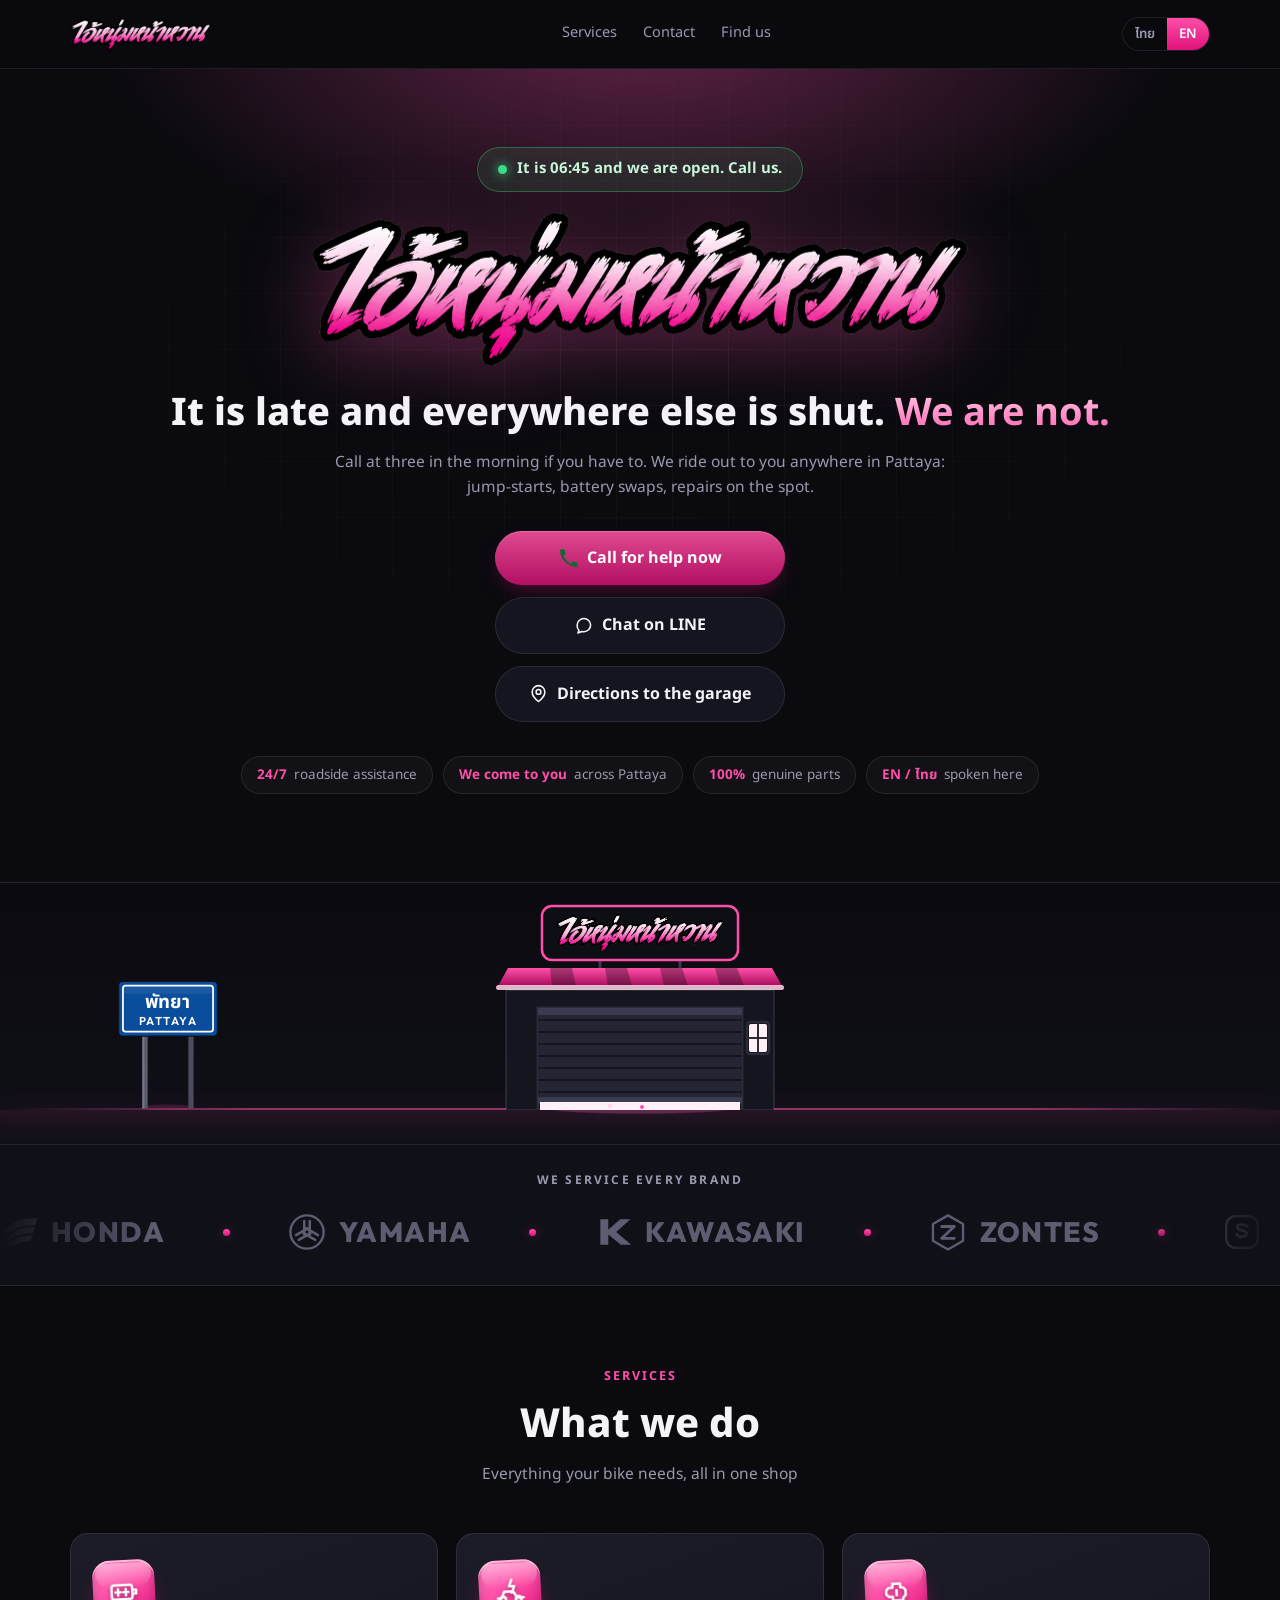
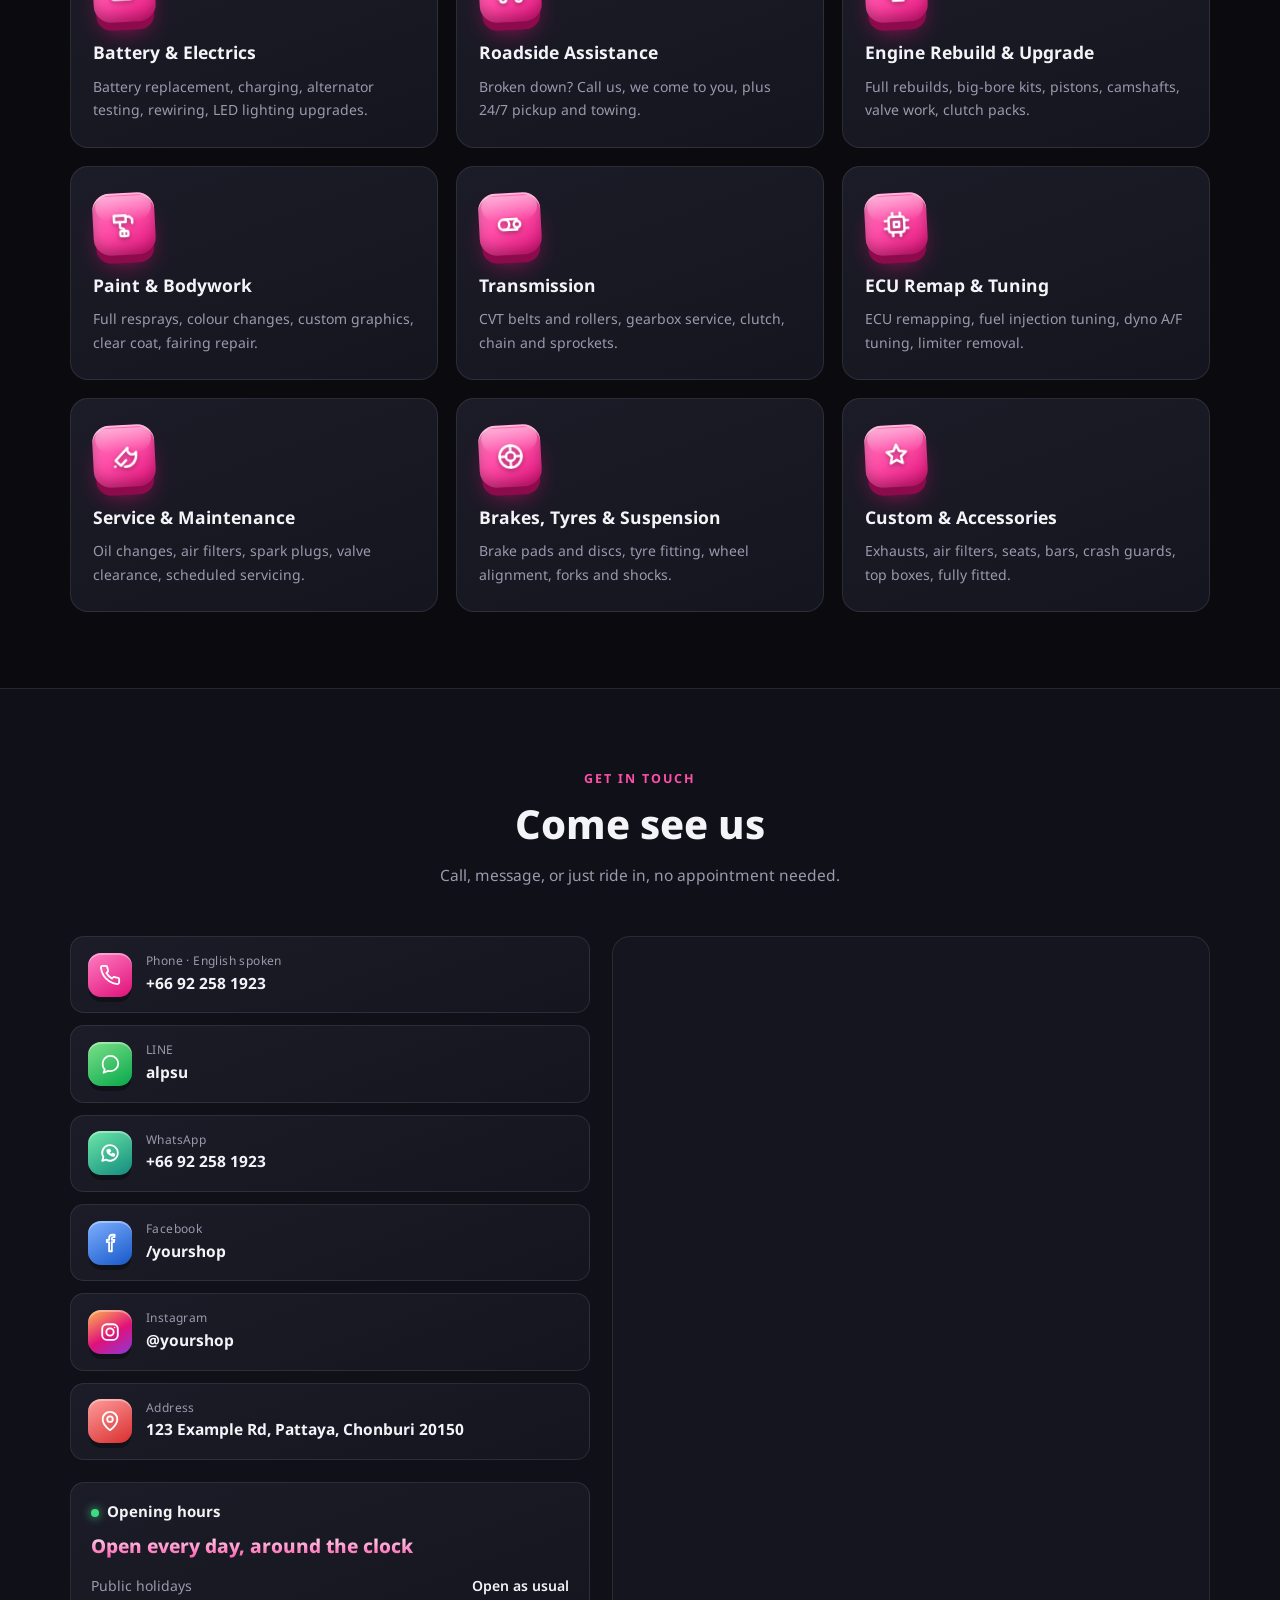
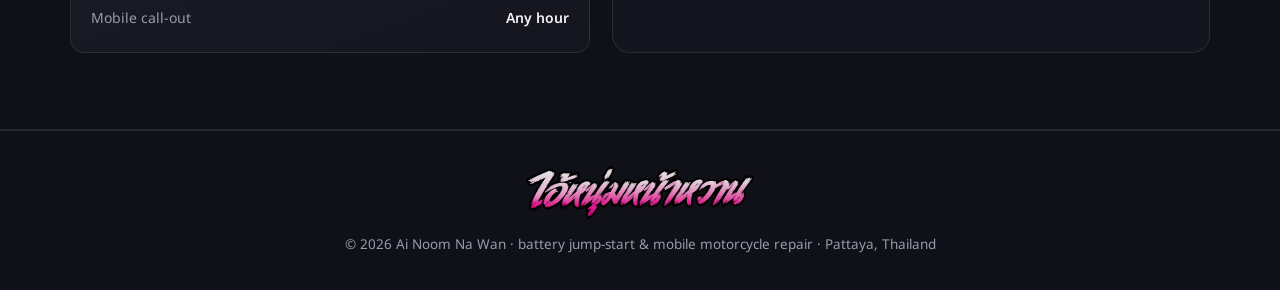
==== index.html @ a5539b98 "Match the two hero buttons and calm the pink At night the call button was 430px and the LINE button " ====
<!DOCTYPE html>
<html lang="th">
<head>
<meta charset="UTF-8" />
<meta name="viewport" content="width=device-width, initial-scale=1" />
<title>ไอ้หนุ่มหน้าหวาน | จั้มแบตเตอรี่ · ซ่อมมอเตอร์ไซค์นอกสถานที่ พัทยา</title>
<meta name="description" content="จั้มแบตเตอรี่ ซ่อมมอเตอร์ไซค์นอกสถานที่ พัทยา · เปลี่ยนแบต ช่วยเหลือฉุกเฉิน โอเวอร์ฮอลเครื่องยนต์ พ่นสี ระบบส่งกำลัง รีแมพ ECU" />
<meta name="theme-color" content="#0a0a0f" />

<!-- Link preview (LINE, Facebook, WhatsApp, Messenger). og:image must be an
     absolute URL, relative paths are ignored by every scraper. -->
<meta property="og:type" content="website" />
<meta property="og:site_name" content="ไอ้หนุ่มหน้าหวาน" />
<meta property="og:locale" content="th_TH" />
<meta property="og:locale:alternate" content="en_US" />
<meta property="og:url" content="https://pattayamotorservice.github.io/" />
<meta property="og:title" content="ไอ้หนุ่มหน้าหวาน · จั้มแบตเตอรี่ · ซ่อมมอเตอร์ไซค์นอกสถานที่ พัทยา" />
<meta property="og:description" content="แบตหมดกลางทาง? เราไปหาคุณถึงที่ ตลอด 24 ชม. จั้มแบตเตอรี่ ซ่อมเครื่อง พ่นสี ระบบส่งกำลัง รีแมพ ECU · ช่างมืออาชีพ อะไหล่แท้ ราคาตรงไปตรงมา" />
<meta property="og:image" content="https://pattayamotorservice.github.io/assets/og.png" />
<meta property="og:image:type" content="image/png" />
<meta property="og:image:width" content="1200" />
<meta property="og:image:height" content="630" />
<meta property="og:image:alt" content="ไอ้หนุ่มหน้าหวาน · จั้มแบตเตอรี่ ซ่อมมอเตอร์ไซค์นอกสถานที่ พัทยา" />

<meta name="twitter:card" content="summary_large_image" />
<meta name="twitter:title" content="ไอ้หนุ่มหน้าหวาน · จั้มแบตเตอรี่ · ซ่อมมอเตอร์ไซค์นอกสถานที่ พัทยา" />
<meta name="twitter:description" content="แบตหมดกลางทาง? เราไปหาคุณถึงที่ ตลอด 24 ชม. จั้มแบตเตอรี่ ซ่อมเครื่อง พ่นสี รีแมพ ECU" />
<meta name="twitter:image" content="https://pattayamotorservice.github.io/assets/og.png" />
<link rel="preconnect" href="https://fonts.googleapis.com" />
<link rel="preconnect" href="https://fonts.gstatic.com" crossorigin />
<link href="https://fonts.googleapis.com/css2?family=Noto+Sans+Thai:wght@400;600;800&family=Outfit:wght@400;600;800&display=swap" rel="stylesheet" />
<style>
  :root{
    --bg:#0a0a0f;
    --bg-2:#101018;
    --card:#15151f;
    --card-2:#1c1c28;
    --line:rgba(255,255,255,.09);
    --txt:#f4f4f8;
    --muted:#9a9aae;
    --pink-1:#ffd7ec;
    --pink-2:#ff4fa8;
    --pink-3:#e0117a;
    --pink-glow:rgba(255,79,168,.35);
    --r:18px;
    --max:1180px;
  }
  *{box-sizing:border-box;margin:0;padding:0}
  html{scroll-behavior:smooth}
  body{
    background:var(--bg);
    color:var(--txt);
    font-family:'Noto Sans Thai','Outfit',system-ui,sans-serif;
    line-height:1.65;
    -webkit-font-smoothing:antialiased;
    overflow-x:hidden;
  }
  .wrap{max-width:var(--max);margin:0 auto;padding:0 20px}
  a{color:inherit;text-decoration:none}
  img{max-width:100%;display:block}

  /* ---------- NAV ---------- */
  header{
    position:sticky;top:0;z-index:50;
    background:rgba(10,10,15,.78);
    backdrop-filter:blur(14px);
    border-bottom:1px solid var(--line);
  }
  .nav{display:flex;align-items:center;justify-content:space-between;gap:16px;height:68px}
  .nav-logo{display:flex;align-items:center;gap:10px;min-width:0}
  .nav-logo img{height:34px;width:auto}
  .nav-logo .fallback{
    font-weight:800;font-size:19px;letter-spacing:.5px;
    background:linear-gradient(180deg,var(--pink-1),var(--pink-3));
    -webkit-background-clip:text;background-clip:text;color:transparent;
    white-space:nowrap;
  }
  .nav-links{display:flex;align-items:center;gap:26px}
  .nav-links a{font-size:14.5px;color:var(--muted);transition:color .2s}
  .nav-links a:hover{color:var(--pink-2)}
  .lang{
    display:flex;border:1px solid var(--line);border-radius:999px;overflow:hidden;
    font-size:12.5px;font-weight:600;flex-shrink:0;
  }
  .lang button{
    background:none;border:0;color:var(--muted);padding:6px 12px;cursor:pointer;
    font-family:inherit;font-weight:600;transition:.2s;
  }
  .lang button.on{background:linear-gradient(180deg,var(--pink-2),var(--pink-3));color:#fff}
  @media(max-width:860px){.nav-links{display:none}}

  /* ---------- HERO ---------- */
  .hero{
    position:relative;overflow:hidden;
    padding:78px 0 88px;
    text-align:center;
  }
  .hero::before{
    content:"";position:absolute;inset:-20% -10% auto -10%;height:620px;
    background:radial-gradient(ellipse 50% 55% at 50% 20%,var(--pink-glow),transparent 70%);
    pointer-events:none;
  }
  .hero::after{
    content:"";position:absolute;inset:0;pointer-events:none;
    background-image:linear-gradient(var(--line) 1px,transparent 1px),linear-gradient(90deg,var(--line) 1px,transparent 1px);
    background-size:56px 56px;
    mask-image:radial-gradient(ellipse 70% 60% at 50% 35%,#000,transparent 75%);
    -webkit-mask-image:radial-gradient(ellipse 70% 60% at 50% 35%,#000,transparent 75%);
    opacity:.5;
  }
  .hero .wrap{position:relative;z-index:2}
  .hero-logo{max-width:min(660px,88vw);margin:0 auto 22px;filter:drop-shadow(0 14px 40px var(--pink-glow))}
  .hero-logo-fallback{
    font-size:clamp(38px,9vw,84px);font-weight:800;line-height:1.1;margin-bottom:18px;
    background:linear-gradient(180deg,var(--pink-1) 10%,var(--pink-2) 55%,var(--pink-3) 100%);
    -webkit-background-clip:text;background-clip:text;color:transparent;
  }
  /* Only shown between 19:00 and 07:00. It states the visitor's own clock time,
     which is the one fact that matters at 3am: everyone else is shut. */
  .livenow{
    display:none;align-items:center;gap:10px;justify-content:center;
    margin-bottom:18px;font-size:15px;font-weight:700;color:#c6f7d8;
    border:1px solid rgba(61,220,132,.34);background:rgba(61,220,132,.1);
    border-radius:999px;padding:9px 20px;
  }
  .is-night .livenow{display:inline-flex}
  /* stacked and matched, so call and LINE read as one pair rather than a
     giant button with a small one hanging off it */
  .is-night .cta-row{flex-direction:column;align-items:center}
  .is-night .cta-row .btn{
    width:100%;max-width:290px;padding:14px 22px;font-size:16px;
  }
  .is-night .cta-row .btn svg{width:19px;height:19px}
  .is-night .sub-more{display:none}
  .livenow i{
    width:9px;height:9px;border-radius:50%;background:#3ddc84;flex-shrink:0;
    box-shadow:0 0 11px #3ddc84;animation:live 1.9s ease-in-out infinite;
  }
  @keyframes live{0%,100%{opacity:1}50%{opacity:.3}}
  @media(prefers-reduced-motion:reduce){.livenow i{animation:none}}

  .tagline{
    font-size:clamp(23px,4vw,38px);color:var(--txt);font-weight:800;
    line-height:1.25;margin-bottom:12px;
  }
  .tagline b{
    background:linear-gradient(180deg,var(--pink-1),var(--pink-2));
    -webkit-background-clip:text;background-clip:text;color:transparent;
  }
  .sub{color:var(--muted);max-width:620px;margin:0 auto 30px;font-size:15.5px}
  .cta-row{display:flex;gap:12px;justify-content:center;flex-wrap:wrap}
  .btn{
    display:inline-flex;align-items:center;justify-content:center;gap:9px;
    padding:13px 24px;border-radius:999px;font-weight:700;font-size:15px;
    transition:transform .18s,box-shadow .18s;
  }
  .btn svg{width:18px;height:18px;flex-shrink:0}
  /* pulled back from the full brand pink so the button sits in the page
     instead of glaring out of it */
  .btn-primary{
    background:linear-gradient(180deg,#e04a90,#b21063);color:#fff;
    box-shadow:0 8px 22px -9px rgba(224,17,122,.5),inset 0 1px 0 rgba(255,255,255,.2);
  }
  .btn-primary:hover{transform:translateY(-2px);box-shadow:0 13px 30px -9px rgba(224,17,122,.55)}
  .btn-ghost{border:1px solid var(--line);background:var(--card);color:var(--txt)}
  .btn-ghost:hover{transform:translateY(-2px);border-color:var(--pink-2)}

  .strip{
    display:flex;gap:10px;justify-content:center;flex-wrap:wrap;
    margin-top:34px;
  }
  .chip{
    display:flex;align-items:center;gap:7px;
    border:1px solid var(--line);background:rgba(255,255,255,.03);
    border-radius:999px;padding:7px 15px;font-size:13.5px;color:var(--muted);
  }
  .chip b{color:var(--pink-2);font-weight:700}

  /* ---------- WORKSHOP SCENE ---------- */
  /* One 13s loop: broken scooter limps in slowly (0-5.5s) → shutter down, sparks
     fly (5.5-8.6s) → repaired scooter rides back out (8.8-12s) → beat → repeat. */
  .ride{
    position:relative;height:262px;overflow:hidden;
    background:linear-gradient(180deg,var(--bg),var(--bg-2));
    border-top:1px solid var(--line);
    --sc-w:230px;      /* scooter width  */
    --sc-bot:29px;     /* puts the tyres on the road line */
    --shop-w:300px;
    --sign-w:106px;
  }
  .ride::before{ /* road glow */
    content:"";position:absolute;left:0;right:0;bottom:34px;height:2px;
    background:linear-gradient(90deg,transparent,rgba(255,79,168,.55) 20%,rgba(255,79,168,.55) 80%,transparent);
    box-shadow:0 0 22px var(--pink-glow);
  }
  .ride::after{ /* asphalt haze under the road */
    content:"";position:absolute;left:0;right:0;bottom:0;height:34px;
    background:linear-gradient(180deg,rgba(255,79,168,.07),transparent);
  }

  .shop{
    position:absolute;left:50%;bottom:34px;width:var(--shop-w);
    transform:translateX(-50%);z-index:3;
  }
  /* Thai guide sign at the top of the road. Sits behind the scooters, so they
     ride past it the way you would pass a real one. */
  .roadsign{
    position:absolute;bottom:34px;left:9%;width:var(--sign-w);z-index:1;
  }
  .scoot{ /* translateX(0) == parked dead-centre, hidden behind the shopfront */
    position:absolute;left:50%;bottom:var(--sc-bot);width:var(--sc-w);
    margin-left:calc(var(--sc-w) / -2);z-index:2;will-change:transform;
  }
  .scoot-broken{animation:ride-in 13s linear infinite}
  .scoot-fixed {animation:ride-out 13s linear infinite}
  /* limps in and coasts to a stop inside, then is swapped out under the closed shutter */
  @keyframes ride-in{
    0%  {transform:translateX(-72vw);opacity:1;animation-timing-function:cubic-bezier(.25,.6,.4,1)}
    42% {transform:translateX(0);opacity:1}
    48% {transform:translateX(0);opacity:1}
    53% {transform:translateX(0);opacity:0}
    100%{transform:translateX(0);opacity:0}
  }
  @keyframes ride-out{
    0%,56%{transform:translateX(0);opacity:0}
    60%   {transform:translateX(0);opacity:1}
    68%   {transform:translateX(0);opacity:1;animation-timing-function:cubic-bezier(.5,0,.75,.5)}
    92%,100%{transform:translateX(72vw);opacity:1}
  }

  .bob{animation:bob .42s ease-in-out infinite alternate;transform-box:fill-box;transform-origin:center}
  @keyframes bob{from{transform:translateY(0)}to{transform:translateY(-2.5px)}}
  /* uneven hobble, one bad lurch per revolution, then a few smaller stumbles,
     so it never settles into a clean rhythm the way .bob does */
  .limp{animation:limp .66s ease-in-out infinite;transform-box:fill-box;transform-origin:center}
  @keyframes limp{
    0%  {transform:translate(0,0) rotate(0deg)}
    10% {transform:translate(1.5px,-5px) rotate(-2.8deg)}
    22% {transform:translate(-1px,2px)   rotate(1.6deg)}
    32% {transform:translate(.5px,-1px)  rotate(-.7deg)}
    44% {transform:translate(0,1px)      rotate(.5deg)}
    56% {transform:translate(1.5px,-4px) rotate(-2.2deg)}
    68% {transform:translate(-1.5px,2.5px) rotate(1.9deg)}
    80% {transform:translate(.5px,-1.5px)  rotate(-.9deg)}
    92% {transform:translate(-.5px,.5px) rotate(.4deg)}
    100%{transform:translate(0,0) rotate(0deg)}
  }

  .wheel{animation:spin .4s linear infinite;transform-box:fill-box;transform-origin:center}
  .wheel-lame{animation:spin 1.35s steps(7) infinite;transform-box:fill-box;transform-origin:center}
  @keyframes spin{to{transform:rotate(360deg)}}

  .speed line{animation:speed .35s linear infinite;stroke:var(--pink-2);stroke-linecap:round}
  .speed line:nth-child(2){animation-delay:.12s}
  .speed line:nth-child(3){animation-delay:.24s}
  @keyframes speed{
    0%  {opacity:0;transform:translateX(14px)}
    35% {opacity:.85}
    100%{opacity:0;transform:translateX(-26px)}
  }

  /* exhaust smoke puffs trailing behind */
  .smoke circle{
    animation:puff 1.5s ease-out infinite;
    transform-box:fill-box;transform-origin:center;opacity:0;
  }
  .smoke circle:nth-child(2){animation-delay:.25s}
  .smoke circle:nth-child(3){animation-delay:.5s}
  .smoke circle:nth-child(4){animation-delay:.75s}
  .smoke circle:nth-child(5){animation-delay:1s}
  .smoke circle:nth-child(6){animation-delay:1.25s}
  .smoke circle:nth-child(7){animation-delay:1.4s}
  @keyframes puff{
    0%  {opacity:.7;transform:translate(0,0) scale(.35)}
    55% {opacity:.4}
    100%{opacity:0;transform:translate(-62px,-24px) scale(2.6)}
  }
  /* black exhaust smoke, near-black fill with a lighter soot rim, otherwise it
     would vanish into the dark band. Delays are paired, so it coughs in bursts. */
  .smoke-black circle{
    animation:puff-black 1.3s ease-out infinite;
    transform-box:fill-box;transform-origin:center;opacity:0;
    vector-effect:non-scaling-stroke; /* keeps the rim thin as the puff swells */
  }
  .smoke-black circle:nth-child(2){animation-delay:.09s}
  .smoke-black circle:nth-child(3){animation-delay:.34s}
  .smoke-black circle:nth-child(4){animation-delay:.43s}
  .smoke-black circle:nth-child(5){animation-delay:.72s}
  .smoke-black circle:nth-child(6){animation-delay:.81s}
  .smoke-black circle:nth-child(7){animation-delay:1.05s}
  @keyframes puff-black{
    0%  {opacity:.95;transform:translate(0,0) scale(.3)}
    55% {opacity:.75}
    100%{opacity:0;transform:translate(-58px,-30px) scale(2.9)}
  }

  /* roller shutter: down while the work happens */
  .door{transform-box:fill-box;transform-origin:top;animation:door 13s linear infinite}
  @keyframes door{
    0%,39%   {transform:scaleY(0)}
    43%,64%  {transform:scaleY(1)}
    68%,100% {transform:scaleY(0)}
  }
  /* welding light leaking out while the shutter is down */
  .weld{animation:weld 13s linear infinite}
  @keyframes weld{
    0%,44%{opacity:0}
    45%{opacity:.95} 47%{opacity:.12} 49%{opacity:.85} 51%{opacity:.2}
    53%{opacity:1}   55%{opacity:.22} 57%{opacity:.8}  59%{opacity:.18}
    61%{opacity:.7}  63%,100%{opacity:0}
  }
  .spark{animation:spark .5s linear infinite;transform-box:fill-box;transform-origin:center}
  .spark:nth-child(3){animation-delay:.17s}
  .spark:nth-child(4){animation-delay:.34s}
  @keyframes spark{
    0%  {opacity:1;transform:translate(0,0) scale(1)}
    100%{opacity:0;transform:translate(-16px,-11px) scale(.3)}
  }
  /* neon shop sign: mostly lit, with the odd stutter a tired tube would have */
  .sign{animation:neon 3.6s linear infinite}
  @keyframes neon{
    0%,40%  {opacity:1;  filter:drop-shadow(0 0 9px rgba(255,79,168,.85))}
    42%     {opacity:.22;filter:drop-shadow(0 0 2px rgba(255,79,168,.2))}
    44%,52% {opacity:1;  filter:drop-shadow(0 0 9px rgba(255,79,168,.85))}
    54%     {opacity:.3; filter:drop-shadow(0 0 2px rgba(255,79,168,.25))}
    56%,85% {opacity:1;  filter:drop-shadow(0 0 9px rgba(255,79,168,.85))}
    87%     {opacity:.18;filter:drop-shadow(0 0 1px rgba(255,79,168,.15))}
    89%,100%{opacity:1;  filter:drop-shadow(0 0 9px rgba(255,79,168,.85))}
  }

  /* fresh-paint glints. The group gates them to the moment the finished bike
     appears; each star then blinks on its own offset so they never pulse in unison. */
  .sparkle{animation:sparkle-gate 13s linear infinite}
  @keyframes sparkle-gate{
    0%,58%{opacity:0}
    62%,90%{opacity:1}
    94%,100%{opacity:0}
  }
  .sparkle path{
    animation:twinkle .95s ease-in-out infinite;
    transform-box:fill-box;transform-origin:center;
  }
  .sparkle path:nth-child(2){animation-delay:.16s}
  .sparkle path:nth-child(3){animation-delay:.33s}
  .sparkle path:nth-child(4){animation-delay:.5s}
  .sparkle path:nth-child(5){animation-delay:.66s}
  .sparkle path:nth-child(6){animation-delay:.8s}
  @keyframes twinkle{
    0%,100%{opacity:.1;transform:scale(.35) rotate(-25deg)}
    45%    {opacity:1; transform:scale(1.15) rotate(0deg)}
  }

  @media(prefers-reduced-motion:reduce){
    .scoot-broken{display:none}
    .scoot-fixed{animation:none;transform:translateX(58%)}
    .bob,.limp,.wheel,.wheel-lame,.speed line,.smoke circle,.smoke-black circle,
    .spark,.sparkle,.sparkle path{animation:none}
    .sign{animation:none;filter:drop-shadow(0 0 9px rgba(255,79,168,.85))}
    .speed,.smoke,.smoke-black,.weld{display:none}
    .door{animation:none;transform:scaleY(0)}
  }
  /* Mobile: the hero was 679px tall, which pushed the workshop scene entirely
     below the fold. Tighten every vertical gap so the animation is on screen
     without scrolling. */
  @media(max-width:760px){
    .hero{padding:24px 0 20px}
    .hero-logo{max-width:min(660px,84vw);margin-bottom:9px}
    .hero-logo-fallback{margin-bottom:9px}
    .tagline{font-size:19px;line-height:1.28;margin-bottom:5px}
    .sub{font-size:13.5px;line-height:1.45;margin-bottom:13px}
    .sub-more{display:none}   /* garage line is desktop only, keeps the band in view */
    /* Two actions on one row is the whole hero. The badge already carries
       24/7 and the mobile-service promise, so the chip strip is redundant,
       and directions live in the map section further down. */
    .cta-row{gap:9px}   /* stays wrappable: nowrap would overflow a 360px phone */
    .btn{padding:12px 16px;font-size:14px;white-space:nowrap}
    .btn svg{width:16px;height:16px}
    .cta-row .btn:nth-child(3){display:none}
    .strip{display:none}
    .marquee-label{display:none}   /* the logos speak for themselves on a phone */
    .hero-badge{margin-bottom:10px;padding:5px 13px;font-size:11.5px;letter-spacing:.4px}

    .ride{height:192px;--sc-w:158px;--sc-bot:30px;--shop-w:206px;--sign-w:74px}
    .roadsign{left:14px}
    .marquee-sec{padding:18px 0 20px}
    .marquee-track{gap:40px}
  }

  /* Two service cards per row on a phone rather than one long column.
     Everything inside has to come down a size to survive a ~150px card. */
  @media(max-width:600px){
    .grid{grid-template-columns:repeat(2,1fr);gap:12px}
    .card{padding:18px 14px 16px;border-radius:14px}
    .ico{width:48px;height:48px;border-radius:13px;margin-bottom:13px}
    .ico svg{width:24px;height:24px}
    .ico::after{border-radius:11px 11px 18px 18px}
    .card h3{font-size:14.5px;line-height:1.32;margin-bottom:5px}
    .card p{font-size:12px;line-height:1.45}
    .sec-head{margin-bottom:30px}
  }

  /* ---------- BRAND MARQUEE ---------- */
  .marquee-sec{
    border-top:1px solid var(--line);border-bottom:1px solid var(--line);
    background:var(--bg-2);padding:26px 0 30px;overflow:hidden;
  }
  .marquee-label{
    text-align:center;font-size:12px;font-weight:700;letter-spacing:2.2px;
    text-transform:uppercase;color:var(--muted);margin-bottom:18px;
  }
  .marquee{
    overflow:hidden;
    mask-image:linear-gradient(90deg,transparent,#000 12%,#000 88%,transparent);
    -webkit-mask-image:linear-gradient(90deg,transparent,#000 12%,#000 88%,transparent);
  }
  .marquee-track{
    display:flex;align-items:center;gap:58px;width:max-content;
    animation:mq-scroll 30s linear infinite;
  }
  .marquee:hover .marquee-track{animation-play-state:paused}
  @keyframes mq-scroll{from{transform:translateX(0)}to{transform:translateX(-50%)}}
  .brand{
    display:flex;align-items:center;gap:13px;
    font-family:'Outfit',system-ui,sans-serif;
    font-size:clamp(19px,2.9vw,28px);font-weight:800;
    letter-spacing:1.4px;text-transform:uppercase;white-space:nowrap;
    color:#5d5d72;transition:color .25s,text-shadow .25s;
  }
  .brand:hover{color:var(--pink-2);text-shadow:0 0 22px var(--pink-glow)}
  .brand .bm{width:38px;height:38px;flex-shrink:0}      /* built-in emblem */
  .brand img{height:40px;width:auto;object-fit:contain} /* official file, if dropped in */
  .brand.has-img .bm,.brand.has-img .bt{display:none}
  .sep{width:7px;height:7px;border-radius:50%;flex-shrink:0;
    background:linear-gradient(180deg,var(--pink-2),var(--pink-3));
    box-shadow:0 0 12px var(--pink-glow);}
  @media(prefers-reduced-motion:reduce){
    .marquee-track{animation:none}
    .marquee{mask-image:none;-webkit-mask-image:none;overflow-x:auto}
  }

  /* ---------- SECTION ---------- */
  section{padding:76px 0}
  .sec-head{text-align:center;margin-bottom:46px}
  .eyebrow{
    display:inline-block;font-size:12.5px;font-weight:700;letter-spacing:2px;
    text-transform:uppercase;color:var(--pink-2);margin-bottom:12px;
  }
  h2{font-size:clamp(27px,4.2vw,40px);font-weight:800;line-height:1.25}
  .sec-head p{color:var(--muted);margin-top:12px;font-size:15.5px}

  /* ---------- SERVICE GRID ---------- */
  .grid{display:grid;grid-template-columns:repeat(3,1fr);gap:18px}
  @media(max-width:900px){.grid{grid-template-columns:repeat(2,1fr)}}

  .card{
    position:relative;
    background:linear-gradient(160deg,var(--card-2),var(--card));
    border:1px solid var(--line);
    border-radius:var(--r);
    padding:26px 22px 24px;
    transition:transform .22s,border-color .22s,box-shadow .22s;
    overflow:hidden;
  }
  .card::before{
    content:"";position:absolute;inset:0;border-radius:var(--r);
    background:radial-gradient(circle 260px at 50% -20%,rgba(255,79,168,.16),transparent 70%);
    opacity:0;transition:opacity .25s;pointer-events:none;
  }
  .card:hover{transform:translateY(-5px);border-color:rgba(255,79,168,.4);box-shadow:0 20px 45px -22px var(--pink-glow)}
  .card:hover::before{opacity:1}
  .card h3{font-size:17.5px;font-weight:700;margin-bottom:7px;position:relative}
  .card p{font-size:14px;color:var(--muted);position:relative}

  /* ---- pseudo-3D icon tile ---- */
  .ico{
    position:relative;width:62px;height:62px;margin-bottom:18px;
    border-radius:17px;
    background:linear-gradient(150deg,#ff7ec2 0%,var(--pink-2) 45%,var(--pink-3) 100%);
    box-shadow:
      0 10px 0 -2px #8d0a4d,             /* extrusion */
      0 16px 26px -10px rgba(224,17,122,.75),
      inset 0 2px 0 rgba(255,255,255,.55),
      inset 0 -6px 12px rgba(0,0,0,.25);
    display:grid;place-items:center;
    transform:rotate(-3deg);
    transition:transform .25s;
  }
  .card:hover .ico{transform:rotate(0deg) translateY(-3px)}
  .ico::after{ /* glossy top highlight */
    content:"";position:absolute;inset:3px 3px 55% 3px;border-radius:14px 14px 22px 22px;
    background:linear-gradient(180deg,rgba(255,255,255,.42),rgba(255,255,255,0));
    pointer-events:none;
  }
  .ico svg{width:31px;height:31px;stroke:#fff;stroke-width:1.9;fill:none;
    stroke-linecap:round;stroke-linejoin:round;position:relative;z-index:1;
    filter:drop-shadow(0 2px 2px rgba(0,0,0,.35));}

  /* ---------- CONTACT ---------- */
  .contact-wrap{display:grid;grid-template-columns:1fr 1.15fr;gap:22px;align-items:stretch}
  @media(max-width:900px){.contact-wrap{grid-template-columns:1fr}}

  .ch-list{display:flex;flex-direction:column;gap:12px}
  .ch{
    display:flex;align-items:center;gap:14px;
    background:linear-gradient(160deg,var(--card-2),var(--card));
    border:1px solid var(--line);border-radius:14px;padding:15px 17px;
    transition:transform .2s,border-color .2s;
  }
  .ch:hover{transform:translateX(4px);border-color:rgba(255,79,168,.45)}
  .ch-ico{
    width:44px;height:44px;border-radius:13px;flex-shrink:0;display:grid;place-items:center;
    box-shadow:0 6px 0 -1px rgba(0,0,0,.35),inset 0 2px 0 rgba(255,255,255,.35);
  }
  .ch-ico svg{width:22px;height:22px;stroke:#fff;stroke-width:2;fill:none;stroke-linecap:round;stroke-linejoin:round}
  /* Thailand runs on LINE, not WhatsApp, and a wa.me link to a number that is
     not registered just errors out. So the card is Thai-side hidden. */
  html[lang="th"] .ch-wa-row{display:none}
  .ch-tel{background:linear-gradient(150deg,#ff7ec2,var(--pink-3))}
  .ch-line{background:linear-gradient(150deg,#7ee08a,#06a84a)}
  .ch-wa{background:linear-gradient(150deg,#6ee7a8,#128c7e)}
  .ch-fb{background:linear-gradient(150deg,#7fb0ff,#1657c8)}
  .ch-ig{background:linear-gradient(150deg,#ffb84f,#e0117a 55%,#8a3ad8)}
  .ch-map{background:linear-gradient(150deg,#ff9d9d,#d92e2e)}
  .ch-txt{min-width:0}
  .ch-txt .k{font-size:12px;color:var(--muted);letter-spacing:.4px}
  .ch-txt .v{font-size:15.5px;font-weight:700;word-break:break-word}

  .map-box{
    border:1px solid var(--line);border-radius:var(--r);overflow:hidden;
    min-height:400px;background:var(--card);position:relative;
  }
  .map-box iframe{width:100%;height:100%;min-height:400px;border:0;filter:grayscale(.25) contrast(1.05)}

  .hours{
    margin-top:22px;background:linear-gradient(160deg,var(--card-2),var(--card));
    border:1px solid var(--line);border-radius:14px;padding:18px 20px;
  }
  .hours h4{font-size:15px;font-weight:700;margin-bottom:10px;display:flex;align-items:center;gap:8px}
  .hours h4 .dot{width:8px;height:8px;border-radius:50%;flex-shrink:0;
    background:#3ddc84;box-shadow:0 0 10px #3ddc84}
  .hours-big{
    font-size:19px;font-weight:800;line-height:1.3;margin:2px 0 11px;
    background:linear-gradient(180deg,var(--pink-1),var(--pink-2));
    -webkit-background-clip:text;background-clip:text;color:transparent;
  }
  .hours-row{display:flex;justify-content:space-between;gap:14px;font-size:14px;color:var(--muted);padding:4px 0}
  .hours-row b{color:var(--txt);font-weight:600}

  /* ---------- FOOTER ---------- */
  footer{border-top:1px solid var(--line);padding:34px 0;text-align:center;background:var(--bg-2)}
  footer .fl{max-width:230px;margin:0 auto 14px;opacity:.9}
  footer p{color:var(--muted);font-size:13.5px}

  /* floating call button (mobile) */
  .fab{
    position:fixed;right:16px;bottom:16px;z-index:60;display:none;
    width:56px;height:56px;border-radius:50%;
    background:linear-gradient(180deg,var(--pink-2),var(--pink-3));
    box-shadow:0 10px 26px -6px var(--pink-glow),inset 0 1px 0 rgba(255,255,255,.35);
    place-items:center;
  }
  .fab svg{width:24px;height:24px;stroke:#fff;stroke-width:2;fill:none;stroke-linecap:round;stroke-linejoin:round}
  @media(max-width:860px){.fab{display:grid}}

  /* reveal */
  .rv{opacity:0;transform:translateY(22px);transition:opacity .6s ease,transform .6s ease}
  .rv.in{opacity:1;transform:none}
  @media(prefers-reduced-motion:reduce){.rv{opacity:1;transform:none;transition:none}}
</style>
</head>
<body>

<!-- ============ NAV ============ -->
<header>
  <div class="wrap nav">
    <a class="nav-logo" href="#top">
      <img src="assets/logo.png" alt="Logo" onerror="this.style.display='none';this.nextElementSibling.style.display='block'" />
      <span class="fallback" style="display:none">ไอ้หนุ่มหน้าหวาน</span>
    </a>
    <nav class="nav-links">
      <a href="#services" data-th="บริการของเรา" data-en="Services">บริการของเรา</a>
      <a href="#contact"  data-th="ติดต่อเรา"   data-en="Contact">ติดต่อเรา</a>
      <a href="#map"      data-th="แผนที่"      data-en="Find us">แผนที่</a>
    </nav>
    <div class="lang">
      <button id="btn-th" class="on" onclick="setLang('th')">ไทย</button>
      <button id="btn-en" onclick="setLang('en')">EN</button>
    </div>
  </div>
</header>

<!-- ============ HERO ============ -->
<div class="hero" id="top">
  <div class="wrap">
    <div class="livenow"><i></i><span id="livenow-txt"></span></div>

    <img class="hero-logo" src="assets/logo.png" alt="Shop logo"
         onerror="this.style.display='none';document.getElementById('logo-fb').style.display='block'" />
    <div class="hero-logo-fallback" id="logo-fb" style="display:none">ไอ้หนุ่มหน้าหวาน</div>

    <p class="tagline"
       data-th="แบตหมด? รถเสียกลางทาง? <b>อย่าเข็น เราไปหาคุณเอง</b>"
       data-en="Dead battery? Broken down? <b>Don't push it, we come to you</b>"
       data-th-night="ดึกแล้ว ร้านอื่นปิดหมด <b>แต่เราไม่ปิด</b>"
       data-en-night="It is late and everywhere else is shut. <b>We are not.</b>">
       แบตหมด? รถเสียกลางทาง? <b>อย่าเข็น เราไปหาคุณเอง</b></p>

    <p class="sub"><span
       data-th="บริการนอกสถานที่ทั่วพัทยา จั้มแบตเตอรี่ เปลี่ยนแบต ซ่อมเครื่องถึงที่"
       data-en="Mobile service across Pattaya: battery jump-starts, battery swaps and on-the-spot repairs."
       data-th-night="ตีสามก็โทรได้ เราออกไปหาคุณทั่วพัทยา จั้มแบตเตอรี่ เปลี่ยนแบต ซ่อมถึงที่"
       data-en-night="Call at three in the morning if you have to. We ride out to you anywhere in Pattaya: jump-starts, battery swaps, repairs on the spot."
       >บริการนอกสถานที่ทั่วพัทยา จั้มแบตเตอรี่ เปลี่ยนแบต ซ่อมเครื่องถึงที่</span><span class="sub-more"
       data-th=" · หรือขับเข้ามาที่อู่เราก็ได้ งานหนักทำที่อู่ ตั้งแต่ยกเครื่อง พ่นสี ไปจนถึงรีแมพ ECU"
       data-en=" Or ride into our garage for the heavy work, from engine rebuilds and paint to ECU remapping."
       > · หรือขับเข้ามาที่อู่เราก็ได้ งานหนักทำที่อู่ ตั้งแต่ยกเครื่อง พ่นสี ไปจนถึงรีแมพ ECU</span></p>

    <div class="cta-row">
      <a class="btn btn-primary" href="tel:+66928237281"
         data-href-th="tel:+66928237281" data-href-en="tel:+66922581923">
        <svg viewBox="0 0 24 24" fill="#0c6b34"><path d="M7.4 11.3c1.6 3.1 4.2 5.7 7.3 7.3l2.4-2.4c.3-.3.8-.4 1.2-.3 1.3.4 2.6.7 4 .7.6 0 1.1.5 1.1 1.1v3.9c0 .6-.5 1.1-1.1 1.1C11.1 22.7 1.3 12.9 1.3 1.7 1.3 1.1 1.8.6 2.4.6h3.9c.6 0 1.1.5 1.1 1.1 0 1.4.2 2.7.7 4 .1.4 0 .9-.3 1.2L5.4 9.3Z"/></svg>
        <span data-th="โทรเรียกช่างด่วน" data-en="Call for help now">โทรเรียกช่างด่วน</span>
      </a>
      <a class="btn btn-ghost" href="https://line.me/ti/p/X2dEWk382U" target="_blank" rel="noopener"
         data-href-th="https://line.me/ti/p/X2dEWk382U" data-href-en="https://line.me/ti/p/~alpsu">
        <svg viewBox="0 0 24 24" fill="none" stroke="currentColor" stroke-width="2" stroke-linecap="round" stroke-linejoin="round"><path d="M21 11.5a8.4 8.4 0 0 1-8.5 8.3 9.6 9.6 0 0 1-2.5-.3L5 21.5l1.2-3.5A8.2 8.2 0 0 1 4 11.5C4 6.9 7.8 3.2 12.5 3.2S21 6.9 21 11.5Z"/></svg>
        <span data-th="แชทผ่าน LINE" data-en="Chat on LINE">แชทผ่าน LINE</span>
      </a>
      <a class="btn btn-ghost" href="#map">
        <svg viewBox="0 0 24 24" fill="none" stroke="currentColor" stroke-width="2" stroke-linecap="round" stroke-linejoin="round"><path d="M20 10c0 6-8 12-8 12s-8-6-8-12a8 8 0 1 1 16 0Z"/><circle cx="12" cy="10" r="3"/></svg>
        <span data-th="เส้นทางไปอู่" data-en="Directions to the garage">เส้นทางไปอู่</span>
      </a>
    </div>

    <div class="strip">
      <div class="chip"><b>24/7</b><span data-th="ช่วยเหลือฉุกเฉิน" data-en="roadside assistance">ช่วยเหลือฉุกเฉิน</span></div>
      <div class="chip"><b data-th="ถึงที่คุณ" data-en="We come to you">ถึงที่คุณ</b><span data-th="ทั่วพัทยา" data-en="across Pattaya">ทั่วพัทยา</span></div>
      <div class="chip"><b>100%</b><span data-th="อะไหล่แท้" data-en="genuine parts">อะไหล่แท้</span></div>
      <div class="chip"><b>EN / ไทย</b><span data-th="พูดได้ทั้งสองภาษา" data-en="spoken here">พูดได้ทั้งสองภาษา</span></div>
    </div>
  </div>
</div>

<!-- ============ RIDING BIKE ============ -->
<div class="ride" aria-hidden="true">

  <svg width="0" height="0" style="position:absolute" xmlns="http://www.w3.org/2000/svg">
    <defs>
      <linearGradient id="bikePink" x1="0" y1="0" x2="0" y2="1">
        <stop offset="0%"   stop-color="#ffd7ec"/>
        <stop offset="45%"  stop-color="#ff4fa8"/>
        <stop offset="100%" stop-color="#c8106e"/>
      </linearGradient>
      <linearGradient id="helmetPink" x1="0" y1="0" x2="0" y2="1">
        <stop offset="0%"   stop-color="#ffe3f2"/>
        <stop offset="100%" stop-color="#e0117a"/>
      </linearGradient>
      <linearGradient id="awn" x1="0" y1="0" x2="0" y2="1">
        <stop offset="0%"   stop-color="#ff4fa8"/>
        <stop offset="100%" stop-color="#a80c5c"/>
      </linearGradient>
    </defs>
  </svg>

  <!-- ======== Thai place-name sign: blue panel, white keyline, Thai over
       roman, on twin posts. Same layout the real ones use. ======== -->
  <svg class="roadsign" viewBox="0 0 120 152" fill="none" xmlns="http://www.w3.org/2000/svg">
    <ellipse cx="60" cy="149" rx="30" ry="3.5" fill="#ff4fa8" opacity=".16"/>
    <rect x="31" y="60" width="6" height="90" rx="1.5" fill="#5a5a6e"/>
    <rect x="83" y="60" width="6" height="90" rx="1.5" fill="#4b4b5d"/>
    <rect x="31" y="60" width="2.2" height="90" fill="#767689"/>

    <rect x="4" y="6" width="112" height="62" rx="5" fill="#0a4d9c"/>
    <rect x="4" y="6" width="112" height="62" rx="5" fill="none" stroke="#12121a" stroke-width="1.5"/>
    <rect x="9" y="11" width="102" height="52" rx="3" fill="none" stroke="#ffffff" stroke-width="2"/>
    <path d="M9 11h102v9H9z" fill="#ffffff" opacity=".07"/>

    <text x="60" y="36" text-anchor="middle" fill="#ffffff"
          font-family="'Noto Sans Thai',sans-serif" font-size="21" font-weight="700">พัทยา</text>
    <text x="60" y="55" text-anchor="middle" fill="#ffffff"
          font-family="Outfit,sans-serif" font-size="13" font-weight="600" letter-spacing="1.6">PATTAYA</text>
  </svg>

  <!-- ======== 1. limps in: dead battery, no fender, coughing smoke ======== -->
  <svg class="scoot scoot-broken" viewBox="0 0 240 140" fill="none" xmlns="http://www.w3.org/2000/svg">
    <g class="smoke-black" fill="#2c2c37" stroke="#5c5c76" stroke-width="2">
      <circle cx="38" cy="112" r="12"/>
      <circle cx="33" cy="106" r="10"/>
      <circle cx="42" cy="117" r="9"/>
      <circle cx="30" cy="112" r="11.5"/>
      <circle cx="37" cy="107" r="9.5"/>
      <circle cx="35" cy="116" r="10.5"/>
      <circle cx="40" cy="109" r="8.5"/>
    </g>

    <g class="limp">
      <ellipse cx="120" cy="134" rx="86" ry="4" fill="#8d8494" opacity=".14"/>

      <circle cx="54" cy="107" r="23" stroke="#2c2c3b" stroke-width="9"/>
      <g class="wheel-lame">
        <circle cx="54" cy="107" r="14" stroke="#6d6d84" stroke-width="3"/>
        <g stroke="#5a5a70" stroke-width="3" stroke-linecap="round">
          <line x1="54" y1="107" x2="54" y2="94"/>
          <line x1="54" y1="107" x2="66.4" y2="111"/>
          <line x1="54" y1="107" x2="61.6" y2="117.5"/>
          <line x1="54" y1="107" x2="46.4" y2="117.5"/>
          <line x1="54" y1="107" x2="41.6" y2="111"/>
        </g>
        <circle cx="54" cy="107" r="3.6" fill="#6d6d84"/>
      </g>

      <circle cx="190" cy="107" r="23" stroke="#2c2c3b" stroke-width="9"/>
      <g class="wheel-lame">
        <circle cx="190" cy="107" r="14" stroke="#6d6d84" stroke-width="3"/>
        <g stroke="#5a5a70" stroke-width="3" stroke-linecap="round">
          <line x1="190" y1="107" x2="190" y2="94"/>
          <line x1="190" y1="107" x2="202.4" y2="111"/>
          <line x1="190" y1="107" x2="197.6" y2="117.5"/>
          <line x1="190" y1="107" x2="182.4" y2="117.5"/>
          <line x1="190" y1="107" x2="177.6" y2="111"/>
        </g>
        <circle cx="190" cy="107" r="3.6" fill="#6d6d84"/>
      </g>

      <path d="M60 112 C62 92 92 88 112 97 L114 112 Z" fill="#22222e"/>
      <!-- rear shock has given up, so the tail sits low -->
      <path d="M64 106 L86 90" stroke="#44445a" stroke-width="5" stroke-linecap="round"/>
      <!-- exhaust hanging off its bracket -->
      <path d="M64 122 L114 109" stroke="#2c2c39" stroke-width="7" stroke-linecap="round"/>
      <circle cx="63" cy="122" r="4" fill="#3d3d4e"/>

      <path d="M190 107 L180 64" stroke="#44445a" stroke-width="6" stroke-linecap="round"/>
      <!-- front fender: gone -->

      <path d="M38 94 C31 81, 36 66, 55 62 L98 58 L120 70 L121 96 L100 104 L56 104 Z" fill="#4a4a5c"/>
      <path d="M34 69 L54 62" stroke="#3b3b4c" stroke-width="3.5" stroke-linecap="round"/>
      <path d="M48 64 L80 56 L84 65 L122 62 L127 73 L52 76 Z" fill="#1a1a24"/>
      <path d="M104 100 L154 100 L157 109 L102 109 Z" fill="#20202c"/>
      <path d="M157 101 L161 78 C163 62, 171 52, 181 46 L194 52 L201 68 L197 88 L182 97 L167 101 Z"
            fill="#4a4a5c"/>
      <!-- windscreen cracked, headlight dead -->
      <path d="M181 46 L192 32 L201 42 L197 54 Z" fill="#ffffff" opacity=".08"/>
      <path d="M190 61 L201 69 L197 79 L187 73 Z" fill="#2a2a36"/>
      <path d="M190 65 L198 76 M197 66 L191 77" stroke="#5a5a70" stroke-width="1.6"/>

      <!-- bent bars, mirror hanging down -->
      <path d="M170 46 L192 47" stroke="#22222f" stroke-width="6" stroke-linecap="round"/>
      <path d="M190 47 L199 58" stroke="#3b3b4c" stroke-width="3" stroke-linecap="round"/>
      <ellipse cx="201" cy="61" rx="5.5" ry="3.5" fill="#44445a" transform="rotate(40 201 61)"/>

      <!-- rider slumped over the bars -->
      <path d="M126 100 L146 84 L100 70" stroke="#3a3a52" stroke-width="12"
            stroke-linecap="round" stroke-linejoin="round"/>
      <path d="M118 102 L131 99" stroke="#14141d" stroke-width="7" stroke-linecap="round"/>
      <path d="M100 70 L112 48" stroke="#3a3a52" stroke-width="17" stroke-linecap="round"/>
      <path d="M111 49 L119 41" stroke="#3a3a52" stroke-width="10" stroke-linecap="round"/>
      <path d="M112 51 L141 59 L170 46" stroke="#22222f" stroke-width="8"
            stroke-linecap="round" stroke-linejoin="round"/>
      <circle cx="172" cy="46" r="4.5" fill="#5a5a70"/>
      <g transform="rotate(16 123 34)">
        <rect x="109" y="20" width="29" height="28" rx="13.5" fill="#6a6a80"/>
        <path d="M129 25 C138 28 140 35 138 43 L128 44 Z" fill="#12121a" opacity=".9"/>
      </g>
    </g>
  </svg>

  <!-- ======== 2. rides back out: sorted, shiny, running clean ======== -->
  <svg class="scoot scoot-fixed" viewBox="0 0 240 140" fill="none" xmlns="http://www.w3.org/2000/svg">

    <!-- speed lines trailing behind -->
    <g class="speed" stroke-width="3" opacity=".85">
      <line x1="2" y1="52" x2="30" y2="52"/>
      <line x1="0" y1="70" x2="24" y2="70"/>
      <line x1="6" y1="86" x2="28" y2="86"/>
    </g>

    <!-- exhaust smoke -->
    <g class="smoke" fill="#dccbda">
      <circle cx="38" cy="112" r="10"/>
      <circle cx="35" cy="107" r="8.5"/>
      <circle cx="40" cy="116" r="8"/>
      <circle cx="33" cy="113" r="9.5"/>
      <circle cx="37" cy="109" r="7.5"/>
      <circle cx="36" cy="115" r="9"/>
    </g>

    <g class="bob">
      <ellipse cx="120" cy="134" rx="92" ry="4.5" fill="#ff4fa8" opacity=".2"/>

      <!-- ---- 14in wheels on five-spoke alloys ---- -->
      <circle cx="54" cy="107" r="23" stroke="#2c2c3b" stroke-width="9"/>
      <g class="wheel">
        <circle cx="54" cy="107" r="14" stroke="url(#bikePink)" stroke-width="3"/>
        <g stroke="#7d7d94" stroke-width="3" stroke-linecap="round">
          <line x1="54" y1="107" x2="54" y2="94"/>
          <line x1="54" y1="107" x2="66.4" y2="111"/>
          <line x1="54" y1="107" x2="61.6" y2="117.5"/>
          <line x1="54" y1="107" x2="46.4" y2="117.5"/>
          <line x1="54" y1="107" x2="41.6" y2="111"/>
        </g>
        <circle cx="54" cy="107" r="3.6" fill="#ff4fa8"/>
      </g>

      <circle cx="190" cy="107" r="23" stroke="#2c2c3b" stroke-width="9"/>
      <g class="wheel">
        <circle cx="190" cy="107" r="14" stroke="url(#bikePink)" stroke-width="3"/>
        <g stroke="#7d7d94" stroke-width="3" stroke-linecap="round">
          <line x1="190" y1="107" x2="190" y2="94"/>
          <line x1="190" y1="107" x2="202.4" y2="111"/>
          <line x1="190" y1="107" x2="197.6" y2="117.5"/>
          <line x1="190" y1="107" x2="182.4" y2="117.5"/>
          <line x1="190" y1="107" x2="177.6" y2="111"/>
        </g>
        <circle cx="190" cy="107" r="3.6" fill="#ff4fa8"/>
      </g>

      <!-- ---- CVT case, exposed rear shock, exhaust ---- -->
      <path d="M60 112 C62 92 92 88 112 97 L114 112 Z" fill="#22222e"/>
      <path d="M64 104 L88 82" stroke="#4a4a5c" stroke-width="5" stroke-linecap="round"/>
      <g stroke="#6f6f88" stroke-width="2.4" stroke-linecap="round">
        <line x1="68" y1="102" x2="74" y2="98"/>
        <line x1="72" y1="98" x2="78" y2="94"/>
        <line x1="76" y1="94" x2="82" y2="90"/>
      </g>
      <path d="M68 116 L114 109" stroke="#2c2c39" stroke-width="7" stroke-linecap="round"/>
      <circle cx="67" cy="116" r="4" fill="#3d3d4e"/>

      <!-- ---- front fork + hugging fender ---- -->
      <path d="M190 107 L180 64" stroke="#54546e" stroke-width="6" stroke-linecap="round"/>
      <path d="M170 95 C173 79 185 73 202 77" stroke="url(#bikePink)"
            stroke-width="4.5" stroke-linecap="round"/>

      <!-- ---- bodywork: long tail, stepped seat, flat board, sharp shield ---- -->
      <path d="M38 94 C31 81, 36 66, 55 62 L98 58 L120 70 L121 96 L100 104 L56 104 Z"
            fill="url(#bikePink)"/>
      <path d="M34 69 L54 62" stroke="#4a4a5c" stroke-width="3.5" stroke-linecap="round"/>
      <path d="M48 64 L80 56 L84 65 L122 62 L127 73 L52 76 Z" fill="#1a1a24"/>
      <path d="M104 100 L154 100 L157 109 L102 109 Z" fill="#20202c"/>
      <path d="M157 101 L161 78 C163 62, 171 52, 181 46 L194 52 L201 68 L197 88 L182 97 L167 101 Z"
            fill="url(#bikePink)"/>
      <path d="M181 46 L192 32 L201 42 L197 54 Z" fill="#ffffff" opacity=".28"/>
      <path d="M190 61 L201 69 L197 79 L187 73 Z" fill="#fff3fa" opacity=".95"/>

      <!-- fresh paint, straight out of the booth -->
      <path d="M54 66 C60 62 72 60 97 60 L103 63 C76 63 62 65 58 71 Z" fill="#fff" opacity=".26"/>
      <path d="M164 80 C166 65 173 55 182 50 L186 53 C177 58 170 68 168 81 Z" fill="#fff" opacity=".22"/>

      <!-- ---- bar, mirror ---- -->
      <path d="M170 46 L193 41" stroke="#22222f" stroke-width="6" stroke-linecap="round"/>
      <path d="M189 42 L197 27" stroke="#3b3b4c" stroke-width="3" stroke-linecap="round"/>
      <ellipse cx="199" cy="25" rx="5.5" ry="3.5" fill="#54546e"
               transform="rotate(-25 199 25)"/>

      <!-- ---- rider ---- -->
      <path d="M126 100 L146 84 L100 66" stroke="#3a3a52" stroke-width="12"
            stroke-linecap="round" stroke-linejoin="round"/>
      <path d="M118 102 L131 99" stroke="#14141d" stroke-width="7" stroke-linecap="round"/>
      <path d="M100 66 L110 42" stroke="#3a3a52" stroke-width="17" stroke-linecap="round"/>
      <path d="M103 62 L111 45" stroke="url(#bikePink)" stroke-width="3.5" stroke-linecap="round"/>
      <path d="M109 43 L116 34" stroke="#3a3a52" stroke-width="10" stroke-linecap="round"/>
      <path d="M110 45 L140 56 L170 46" stroke="#22222f" stroke-width="8"
            stroke-linecap="round" stroke-linejoin="round"/>
      <circle cx="172" cy="46" r="4.5" fill="#ff4fa8"/>
      <g transform="rotate(8 120 27)">
        <rect x="106" y="13" width="29" height="28" rx="13.5" fill="url(#helmetPink)"/>
        <path d="M126 18 C135 21 137 28 135 36 L125 37 Z" fill="#12121a" opacity=".9"/>
        <path d="M111 20 L124 16" stroke="#ffffff" stroke-width="2.5"
              stroke-linecap="round" opacity=".6"/>
      </g>
    </g>

    <!-- glints, painted last so they sit on top of the bodywork -->
    <g class="sparkle" fill="#fffafd">
      <path d="M56 60.5 L57.5 64.5 L61.5 66 L57.5 67.5 L56 71.5 L54.5 67.5 L50.5 66 L54.5 64.5 Z"/>
      <path d="M98 54.5 L99.5 58.5 L103.5 60 L99.5 61.5 L98 65.5 L96.5 61.5 L92.5 60 L96.5 58.5 Z"/>
      <path d="M170 40.5 L171.5 44.5 L175.5 46 L171.5 47.5 L170 51.5 L168.5 47.5 L164.5 46 L168.5 44.5 Z"/>
      <path d="M184 64.5 L185.5 68.5 L189.5 70 L185.5 71.5 L184 75.5 L182.5 71.5 L178.5 70 L182.5 68.5 Z"/>
      <path d="M78 90.5 L79.5 94.5 L83.5 96 L79.5 97.5 L78 101.5 L76.5 97.5 L72.5 96 L76.5 94.5 Z"/>
      <path d="M146 92.5 L147.5 96.5 L151.5 98 L147.5 99.5 L146 103.5 L144.5 99.5 L140.5 98 L144.5 96.5 Z"/>
    </g>
  </svg>

  <!-- ======== 3. the workshop itself ======== -->
  <svg class="shop" viewBox="0 -28 300 208" fill="none" xmlns="http://www.w3.org/2000/svg">
    <!-- hanging sign: the shop logo in a flickering neon frame -->
    <path d="M110 30 V42 M190 30 V42" stroke="#3b3b4c" stroke-width="3"/>
    <g class="sign">
      <rect x="52" y="-24" width="196" height="54" rx="10" fill="#0e0e15"
            stroke="#ff4fa8" stroke-width="2.5"/>
      <image href="assets/logo.png" x="65" y="-17.5" width="170" height="41"
             preserveAspectRatio="xMidYMid meet"/>
    </g>

    <!-- awning -->
    <path d="M8 56 L292 56 L282 38 L18 38 Z" fill="url(#awn)"/>
    <g fill="#0d0d14" opacity=".33">
      <path d="M62 56 L86 56 L82 38 L60 38 Z"/>
      <path d="M118 56 L142 56 L137 38 L115 38 Z"/>
      <path d="M174 56 L198 56 L192 38 L170 38 Z"/>
      <path d="M230 56 L254 56 L247 38 L225 38 Z"/>
    </g>
    <rect x="6" y="55" width="288" height="5" rx="2.5" fill="#ffd7ec" opacity=".85"/>

    <!-- facade: evenodd punches the doorway out, so a bike parked behind shows through -->
    <path fill="#15151f" fill-rule="evenodd"
          d="M16 60H284V180H16Z M48 78H252V180H48Z"/>
    <rect x="16" y="60" width="268" height="120" fill="none"
          stroke="rgba(255,255,255,.09)" stroke-width="2"/>

    <!-- doorway: dim glass, so the bike inside reads as parked in a dark garage
         (the surrounding facade is opaque and hides the ends that stick out) -->
    <rect x="48" y="78" width="204" height="102" fill="#08080c" opacity=".38"/>
    <rect x="48" y="78" width="204" height="102" stroke="#2b2b3a" stroke-width="3"/>

    <!-- roller shutter -->
    <g class="door">
      <rect x="48" y="78" width="204" height="96" fill="#242433"/>
      <g stroke="#15151f" stroke-width="2">
        <path d="M48 90h204M48 102h204M48 114h204M48 126h204M48 138h204M48 150h204M48 162h204"/>
      </g>
      <rect x="48" y="78" width="204" height="7" fill="#3a3a52"/>
      <rect x="48" y="167" width="204" height="7" fill="#3a3a52"/>
    </g>

    <!-- welding flashes leaking out while the shutter is down -->
    <g class="weld">
      <rect x="50" y="172" width="200" height="8" fill="#fff0f8"/>
      <circle class="spark" cx="120" cy="176" r="2.4" fill="#ffd7ec"/>
      <circle class="spark" cx="152" cy="177" r="2"   fill="#ff4fa8"/>
      <circle class="spark" cx="182" cy="175" r="2.6" fill="#fff0f8"/>
      <rect x="259" y="94" width="18" height="28" rx="2" fill="#fff0f8"/>
    </g>

    <!-- window -->
    <rect x="257" y="92" width="22" height="32" rx="3" fill="none"
          stroke="#2b2b3a" stroke-width="2.5"/>
    <path d="M268 92 V124 M257 108 H279" stroke="#2b2b3a" stroke-width="2"/>
  </svg>
</div>

<!-- ============ BRAND MARQUEE ============ -->

<!-- emblem shapes, defined once and reused by <use> below -->
<svg style="display:none" xmlns="http://www.w3.org/2000/svg">
  <symbol id="bm-honda" viewBox="0 0 48 48">
    <g fill="currentColor">
      <path d="M1 27C11 13 27 5 47 7l-3 9C29 15 16 20 7 30Z"/>
      <path d="M4 35C14 23 28 16 44 18l-3 8C29 25 18 29 10 37Z"/>
      <path d="M8 42C17 32 28 27 41 29l-3 7c-9-1-17 2-24 8Z"/>
    </g>
  </symbol>
  <symbol id="bm-yamaha" viewBox="0 0 48 48">
    <circle cx="24" cy="24" r="21" fill="none" stroke="currentColor" stroke-width="3"/>
    <g fill="none" stroke="currentColor" stroke-width="3.2" stroke-linecap="round">
      <g><path d="M20.5 27V10"/><path d="M27.5 27V10"/></g>
      <g transform="rotate(120 24 24)"><path d="M20.5 27V10"/><path d="M27.5 27V10"/></g>
      <g transform="rotate(240 24 24)"><path d="M20.5 27V10"/><path d="M27.5 27V10"/></g>
    </g>
  </symbol>
  <symbol id="bm-kawasaki" viewBox="0 0 48 48">
    <path fill="currentColor" d="M8 8h10v13L33 8h13L28 24l19 16H34L18 27v13H8Z"/>
  </symbol>
  <symbol id="bm-zontes" viewBox="0 0 48 48">
    <path d="M24 3 43 14v21L24 46 5 35V14Z" fill="none" stroke="currentColor" stroke-width="3"
          stroke-linejoin="round"/>
    <path d="M16 17h16L16 32h16" fill="none" stroke="currentColor" stroke-width="3.6"
          stroke-linecap="round" stroke-linejoin="round"/>
  </symbol>
  <symbol id="bm-sym" viewBox="0 0 48 48">
    <rect x="4" y="4" width="40" height="40" rx="12" fill="none" stroke="currentColor" stroke-width="3"/>
    <path d="M31 17c-3-3-13-4-13 1s12 3 12 8-10 5-13 1" fill="none" stroke="currentColor"
          stroke-width="3.4" stroke-linecap="round"/>
  </symbol>
  <symbol id="bm-vespa" viewBox="0 0 48 48">
    <path d="M24 4 42 11v16c0 10-8 15-18 18C14 42 6 37 6 27V11Z" fill="none"
          stroke="currentColor" stroke-width="3" stroke-linejoin="round"/>
    <path d="M16 17 24 33 32 17" fill="none" stroke="currentColor" stroke-width="4"
          stroke-linecap="round" stroke-linejoin="round"/>
  </symbol>
</svg>

<div class="marquee-sec">
  <div class="marquee-label" data-th="เราดูแลทุกยี่ห้อ" data-en="We service every brand">เราดูแลทุกยี่ห้อ</div>
  <div class="marquee">
    <div class="marquee-track" id="mq-track">
      <!-- half A -->
      <span class="brand"><img src="assets/brands/honda.png"    alt="" onerror="this.remove()" onload="this.parentNode.classList.add('has-img')"><svg class="bm"><use href="#bm-honda"/></svg><span class="bt">Honda</span></span><span class="sep"></span>
      <span class="brand"><img src="assets/brands/yamaha.png"   alt="" onerror="this.remove()" onload="this.parentNode.classList.add('has-img')"><svg class="bm"><use href="#bm-yamaha"/></svg><span class="bt">Yamaha</span></span><span class="sep"></span>
      <span class="brand"><img src="assets/brands/kawasaki.png" alt="" onerror="this.remove()" onload="this.parentNode.classList.add('has-img')"><svg class="bm"><use href="#bm-kawasaki"/></svg><span class="bt">Kawasaki</span></span><span class="sep"></span>
      <span class="brand"><img src="assets/brands/zontes.png"   alt="" onerror="this.remove()" onload="this.parentNode.classList.add('has-img')"><svg class="bm"><use href="#bm-zontes"/></svg><span class="bt">Zontes</span></span><span class="sep"></span>
      <span class="brand"><img src="assets/brands/sym.png"      alt="" onerror="this.remove()" onload="this.parentNode.classList.add('has-img')"><svg class="bm"><use href="#bm-sym"/></svg><span class="bt">SYM</span></span><span class="sep"></span>
      <span class="brand"><img src="assets/brands/vespa.png"    alt="" onerror="this.remove()" onload="this.parentNode.classList.add('has-img')"><svg class="bm"><use href="#bm-vespa"/></svg><span class="bt">Vespa</span></span><span class="sep"></span>
      <!-- half B (identical, keeps the -50% loop seamless) -->
      <span class="brand"><img src="assets/brands/honda.png"    alt="" onerror="this.remove()" onload="this.parentNode.classList.add('has-img')"><svg class="bm"><use href="#bm-honda"/></svg><span class="bt">Honda</span></span><span class="sep"></span>
      <span class="brand"><img src="assets/brands/yamaha.png"   alt="" onerror="this.remove()" onload="this.parentNode.classList.add('has-img')"><svg class="bm"><use href="#bm-yamaha"/></svg><span class="bt">Yamaha</span></span><span class="sep"></span>
      <span class="brand"><img src="assets/brands/kawasaki.png" alt="" onerror="this.remove()" onload="this.parentNode.classList.add('has-img')"><svg class="bm"><use href="#bm-kawasaki"/></svg><span class="bt">Kawasaki</span></span><span class="sep"></span>
      <span class="brand"><img src="assets/brands/zontes.png"   alt="" onerror="this.remove()" onload="this.parentNode.classList.add('has-img')"><svg class="bm"><use href="#bm-zontes"/></svg><span class="bt">Zontes</span></span><span class="sep"></span>
      <span class="brand"><img src="assets/brands/sym.png"      alt="" onerror="this.remove()" onload="this.parentNode.classList.add('has-img')"><svg class="bm"><use href="#bm-sym"/></svg><span class="bt">SYM</span></span><span class="sep"></span>
      <span class="brand"><img src="assets/brands/vespa.png"    alt="" onerror="this.remove()" onload="this.parentNode.classList.add('has-img')"><svg class="bm"><use href="#bm-vespa"/></svg><span class="bt">Vespa</span></span><span class="sep"></span>
    </div>
  </div>
</div>

<!-- ============ SERVICES ============ -->
<section id="services">
  <div class="wrap">
    <div class="sec-head rv">
      <span class="eyebrow" data-th="บริการ" data-en="Services">บริการ</span>
      <h2 data-th="งานที่เรารับทำ" data-en="What we do">งานที่เรารับทำ</h2>
      <p data-th="ทุกอย่างที่มอเตอร์ไซค์ของคุณต้องการ · ในร้านเดียว" data-en="Everything your bike needs, all in one shop">ทุกอย่างที่มอเตอร์ไซค์ของคุณต้องการ · ในร้านเดียว</p>
    </div>

    <div class="grid">

      <!-- Battery -->
      <div class="card rv">
        <div class="ico"><svg viewBox="0 0 24 24"><rect x="2" y="7" width="16" height="11" rx="2"/><path d="M18 11h3v3h-3"/><path d="M7 10v5M5 12.5h4M13 10v5M11 12.5h4"/></svg></div>
        <h3 data-th="แบตเตอรี่ &amp; ระบบไฟ" data-en="Battery &amp; Electrics">แบตเตอรี่ &amp; ระบบไฟ</h3>
        <p data-th="เปลี่ยนแบต ชาร์จ ตรวจไดชาร์จ เดินสายไฟใหม่ ไฟหน้า-ไฟท้าย LED" data-en="Battery replacement, charging, alternator testing, rewiring, LED lighting upgrades.">เปลี่ยนแบต ชาร์จ ตรวจไดชาร์จ เดินสายไฟใหม่ ไฟหน้า-ไฟท้าย LED</p>
      </div>

      <!-- Roadside -->
      <div class="card rv">
        <div class="ico"><svg viewBox="0 0 24 24"><path d="M2 17h3l2-5h7l3 5h5"/><circle cx="6" cy="18" r="2.2"/><circle cx="18" cy="18" r="2.2"/><path d="M13 3l-2 5h4l-2 5"/></svg></div>
        <h3 data-th="ช่วยเหลือฉุกเฉินริมทาง" data-en="Roadside Assistance">ช่วยเหลือฉุกเฉินริมทาง</h3>
        <p data-th="รถเสียกลางทาง โทรหาเรา · ออกไปช่วยถึงที่ พร้อมรถลากตลอด 24 ชม." data-en="Broken down? Call us, we come to you, plus 24/7 pickup and towing.">รถเสียกลางทาง โทรหาเรา · ออกไปช่วยถึงที่ พร้อมรถลากตลอด 24 ชม.</p>
      </div>

      <!-- Engine -->
      <div class="card rv">
        <div class="ico"><svg viewBox="0 0 24 24"><path d="M6 9h3V6h6v3h2l2 2v4l-2 2v2H9v-3H6l-2-2v-3l2-2Z"/><path d="M12 11v4"/></svg></div>
        <h3 data-th="โอเวอร์ฮอล &amp; อัพเกรดเครื่อง" data-en="Engine Rebuild &amp; Upgrade">โอเวอร์ฮอล &amp; อัพเกรดเครื่อง</h3>
        <p data-th="ยกเครื่อง เปลี่ยนลูกสูบ โมดิฟายเพิ่มซีซี แคมชาฟท์ วาล์ว ชุดคลัตช์" data-en="Full rebuilds, big-bore kits, pistons, camshafts, valve work, clutch packs.">ยกเครื่อง เปลี่ยนลูกสูบ โมดิฟายเพิ่มซีซี แคมชาฟท์ วาล์ว ชุดคลัตช์</p>
      </div>

      <!-- Paint -->
      <div class="card rv">
        <div class="ico"><svg viewBox="0 0 24 24"><path d="M4 5h9v5H4z"/><path d="M13 6h3l2 2v3"/><path d="M8.5 10v3.5A1.5 1.5 0 0 0 10 15h0a1.5 1.5 0 0 1 1.5 1.5V21"/><rect x="8.5" y="17" width="6" height="4" rx="1"/></svg></div>
        <h3 data-th="พ่นสี &amp; งานบอดี้" data-en="Paint &amp; Bodywork">พ่นสี &amp; งานบอดี้</h3>
        <p data-th="พ่นสีทั้งคัน เปลี่ยนสี แต่งลาย เคลียร์โค้ท ซ่อมแฟริ่งแตก" data-en="Full resprays, colour changes, custom graphics, clear coat, fairing repair.">พ่นสีทั้งคัน เปลี่ยนสี แต่งลาย เคลียร์โค้ท ซ่อมแฟริ่งแตก</p>
      </div>

      <!-- Transmission -->
      <div class="card rv">
        <div class="ico"><svg viewBox="0 0 24 24"><circle cx="7" cy="12" r="4"/><circle cx="17" cy="12" r="2.5"/><path d="M7 8h10M7 16h10"/></svg></div>
        <h3 data-th="ระบบส่งกำลัง / เกียร์" data-en="Transmission">ระบบส่งกำลัง / เกียร์</h3>
        <p data-th="ชุดสายพาน CVT เม็ดตุ้มถ่วง ชุดเกียร์ คลัตช์ โซ่-สเตอร์" data-en="CVT belts and rollers, gearbox service, clutch, chain and sprockets.">ชุดสายพาน CVT เม็ดตุ้มถ่วง ชุดเกียร์ คลัตช์ โซ่-สเตอร์</p>
      </div>

      <!-- Remap -->
      <div class="card rv">
        <div class="ico"><svg viewBox="0 0 24 24"><rect x="6" y="6" width="12" height="12" rx="2"/><path d="M10 10h4v4h-4z"/><path d="M9 3v3M15 3v3M9 18v3M15 18v3M3 9h3M3 15h3M18 9h3M18 15h3"/></svg></div>
        <h3 data-th="รีแมพ ECU &amp; จูนนิ่ง" data-en="ECU Remap &amp; Tuning">รีแมพ ECU &amp; จูนนิ่ง</h3>
        <p data-th="จูนกล่อง ECU จูนหัวฉีด ปรับ A/F บนไดโน ปลดลิมิเตอร์ กล่องแต่ง" data-en="ECU remapping, fuel injection tuning, dyno A/F tuning, limiter removal.">จูนกล่อง ECU จูนหัวฉีด ปรับ A/F บนไดโน ปลดลิมิเตอร์ กล่องแต่ง</p>
      </div>

      <!-- Service -->
      <div class="card rv">
        <div class="ico"><svg viewBox="0 0 24 24"><path d="M14.5 5.5a4 4 0 0 0 5 5L21 9v2.5a8.5 8.5 0 0 1-8.5 8.5H12"/><path d="M14.5 5.5 9 11l-4 4 4 4 4-4"/><path d="M4.5 19.5h.01"/></svg></div>
        <h3 data-th="เช็คระยะ &amp; บำรุงรักษา" data-en="Service &amp; Maintenance">เช็คระยะ &amp; บำรุงรักษา</h3>
        <p data-th="เปลี่ยนถ่ายน้ำมันเครื่อง กรองอากาศ หัวเทียน ตั้งวาล์ว เช็คตามระยะ" data-en="Oil changes, air filters, spark plugs, valve clearance, scheduled servicing.">เปลี่ยนถ่ายน้ำมันเครื่อง กรองอากาศ หัวเทียน ตั้งวาล์ว เช็คตามระยะ</p>
      </div>

      <!-- Brakes / tyres -->
      <div class="card rv">
        <div class="ico"><svg viewBox="0 0 24 24"><circle cx="12" cy="12" r="8.5"/><circle cx="12" cy="12" r="3.5"/><path d="M12 3.5v5M12 15.5v5M3.5 12h5M15.5 12h5"/></svg></div>
        <h3 data-th="เบรก ยาง &amp; ช่วงล่าง" data-en="Brakes, Tyres &amp; Suspension">เบรก ยาง &amp; ช่วงล่าง</h3>
        <p data-th="ผ้าเบรก จานเบรก เปลี่ยนยาง ตั้งศูนย์ล้อ โช้คหน้า-หลัง ลูกปืน" data-en="Brake pads and discs, tyre fitting, wheel alignment, forks and shocks.">ผ้าเบรก จานเบรก เปลี่ยนยาง ตั้งศูนย์ล้อ โช้คหน้า-หลัง ลูกปืน</p>
      </div>

      <!-- Custom / accessories -->
      <div class="card rv">
        <div class="ico"><svg viewBox="0 0 24 24"><path d="M12 3l2.2 4.8 5.3.6-4 3.6 1.1 5.2L12 14.6 7.4 17.2l1.1-5.2-4-3.6 5.3-.6L12 3Z"/></svg></div>
        <h3 data-th="แต่งรถ &amp; อุปกรณ์เสริม" data-en="Custom &amp; Accessories">แต่งรถ &amp; อุปกรณ์เสริม</h3>
        <p data-th="ท่อแต่ง กรองแต่ง เบาะ แฮนด์ กันล้ม กล่องท้าย ติดตั้งครบวงจร" data-en="Exhausts, air filters, seats, bars, crash guards, top boxes, fully fitted.">ท่อแต่ง กรองแต่ง เบาะ แฮนด์ กันล้ม กล่องท้าย ติดตั้งครบวงจร</p>
      </div>

    </div>
  </div>
</section>

<!-- ============ CONTACT + MAP ============ -->
<section id="contact" style="background:var(--bg-2);border-top:1px solid var(--line);border-bottom:1px solid var(--line)">
  <div class="wrap">
    <div class="sec-head rv">
      <span class="eyebrow" data-th="ติดต่อ" data-en="Get in touch">ติดต่อ</span>
      <h2 data-th="แวะมาหาเราได้เลย" data-en="Come see us">แวะมาหาเราได้เลย</h2>
      <p data-th="โทร แชท หรือขับมาที่ร้านได้เลย · ไม่ต้องนัดล่วงหน้า" data-en="Call, message, or just ride in, no appointment needed.">โทร แชท หรือขับมาที่ร้านได้เลย · ไม่ต้องนัดล่วงหน้า</p>
    </div>

    <div class="contact-wrap">
      <div>
        <div class="ch-list rv">
          <a class="ch" href="tel:+66928237281"
             data-href-th="tel:+66928237281" data-href-en="tel:+66922581923">
            <div class="ch-ico ch-tel"><svg viewBox="0 0 24 24"><path d="M22 16.9v3a2 2 0 0 1-2.2 2 19.8 19.8 0 0 1-8.6-3.1 19.5 19.5 0 0 1-6-6A19.8 19.8 0 0 1 2.1 4.2 2 2 0 0 1 4.1 2h3a2 2 0 0 1 2 1.7c.1 1 .4 2 .7 2.9a2 2 0 0 1-.5 2.1L8.1 9.9a16 16 0 0 0 6 6l1.2-1.2a2 2 0 0 1 2.1-.5c.9.3 1.9.6 2.9.7a2 2 0 0 1 1.7 2Z"/></svg></div>
            <div class="ch-txt">
              <div class="k" data-th="โทรศัพท์ · พูดภาษาไทย" data-en="Phone · English spoken">โทรศัพท์ · พูดภาษาไทย</div>
              <div class="v" data-th="092 823 7281" data-en="+66 92 258 1923">092 823 7281</div>
            </div>
          </a>

          <a class="ch" href="https://line.me/ti/p/X2dEWk382U" target="_blank" rel="noopener"
             data-href-th="https://line.me/ti/p/X2dEWk382U" data-href-en="https://line.me/ti/p/~alpsu">
            <div class="ch-ico ch-line"><svg viewBox="0 0 24 24"><path d="M21 11.5a8.4 8.4 0 0 1-8.5 8.3 9.6 9.6 0 0 1-2.5-.3L5 21.5l1.2-3.5A8.2 8.2 0 0 1 4 11.5C4 6.9 7.8 3.2 12.5 3.2S21 6.9 21 11.5Z"/></svg></div>
            <div class="ch-txt">
              <div class="k">LINE</div>
              <div class="v" data-th="เพิ่มเพื่อน" data-en="alpsu">เพิ่มเพื่อน</div>
            </div>
          </a>

          <a class="ch ch-wa-row" href="https://wa.me/66928237281" target="_blank" rel="noopener"
             data-href-th="https://wa.me/66928237281" data-href-en="https://wa.me/66922581923">
            <div class="ch-ico ch-wa"><svg viewBox="0 0 24 24"><path d="M20.5 11.8A8.5 8.5 0 0 1 7.7 19.2L3.5 20.5l1.3-4.1a8.5 8.5 0 1 1 15.7-4.6Z"/><path d="M9 9.2c.3 2.4 2.4 4.5 4.8 4.8l1-1.3 1.9.8-.4 1.6c-2.9.5-6.9-3.5-6.4-6.4l1.6-.4.8 1.9L9 9.2Z"/></svg></div>
            <div class="ch-txt">
              <div class="k">WhatsApp</div>
              <div class="v" data-th="092 823 7281" data-en="+66 92 258 1923">092 823 7281</div>
            </div>
          </a>

          <a class="ch" href="https://facebook.com/yourshop" target="_blank" rel="noopener">
            <div class="ch-ico ch-fb"><svg viewBox="0 0 24 24"><path d="M14 8.5V7a1.5 1.5 0 0 1 1.5-1.5H17V3h-2.2A4 4 0 0 0 11 7v1.5H8.5V11H11v10h3V11h2.3l.5-2.5H14Z"/></svg></div>
            <div class="ch-txt"><div class="k">Facebook</div><div class="v">/yourshop</div></div>
          </a>

          <a class="ch" href="https://instagram.com/yourshop" target="_blank" rel="noopener">
            <div class="ch-ico ch-ig"><svg viewBox="0 0 24 24"><rect x="3.5" y="3.5" width="17" height="17" rx="5"/><circle cx="12" cy="12" r="4"/><circle cx="17" cy="7" r=".8" fill="#fff" stroke="none"/></svg></div>
            <div class="ch-txt"><div class="k">Instagram</div><div class="v">@yourshop</div></div>
          </a>

          <a class="ch" href="https://maps.google.com/?q=YOUR+SHOP+NAME+Pattaya" target="_blank" rel="noopener">
            <div class="ch-ico ch-map"><svg viewBox="0 0 24 24"><path d="M20 10c0 6-8 12-8 12s-8-6-8-12a8 8 0 1 1 16 0Z"/><circle cx="12" cy="10" r="3"/></svg></div>
            <div class="ch-txt"><div class="k" data-th="ที่อยู่" data-en="Address">ที่อยู่</div><div class="v" data-th="123 ถนนตัวอย่าง พัทยา ชลบุรี 20150" data-en="123 Example Rd, Pattaya, Chonburi 20150">123 ถนนตัวอย่าง พัทยา ชลบุรี 20150</div></div>
          </a>
        </div>

        <div class="hours rv">
          <h4><span class="dot"></span><span data-th="เวลาทำการ" data-en="Opening hours">เวลาทำการ</span></h4>
          <div class="hours-big"
               data-th="เปิดทุกวัน ตลอด 24 ชั่วโมง"
               data-en="Open every day, around the clock">เปิดทุกวัน ตลอด 24 ชั่วโมง</div>
          <div class="hours-row"><span data-th="วันหยุดนักขัตฤกษ์" data-en="Public holidays">วันหยุดนักขัตฤกษ์</span><b data-th="เปิดปกติ" data-en="Open as usual">เปิดปกติ</b></div>
          <div class="hours-row"><span data-th="ออกนอกสถานที่" data-en="Mobile call-out">ออกนอกสถานที่</span><b data-th="ตลอด 24 ชม." data-en="Any hour">ตลอด 24 ชม.</b></div>
        </div>
      </div>

      <div class="map-box rv" id="map">
        <iframe
          src="https://www.google.com/maps?q=Pattaya%20Chonburi%20Thailand&output=embed"
          loading="lazy" referrerpolicy="no-referrer-when-downgrade"
          title="Shop location"></iframe>
      </div>
    </div>
  </div>
</section>

<!-- ============ FOOTER ============ -->
<footer>
  <div class="wrap">
    <img class="fl" src="assets/logo.png" alt="" onerror="this.style.display='none'" />
    <p data-th="© 2026 ไอ้หนุ่มหน้าหวาน · จั้มแบตเตอรี่ · ซ่อมมอเตอร์ไซค์นอกสถานที่ · พัทยา ประเทศไทย"
       data-en="© 2026 Ai Noom Na Wan · battery jump-start &amp; mobile motorcycle repair · Pattaya, Thailand">© 2026 ไอ้หนุ่มหน้าหวาน · จั้มแบตเตอรี่ · ซ่อมมอเตอร์ไซค์นอกสถานที่ · พัทยา ประเทศไทย</p>
  </div>
</footer>

<a class="fab" href="tel:+66928237281" aria-label="Call"
   data-href-th="tel:+66928237281" data-href-en="tel:+66922581923">
  <svg viewBox="0 0 24 24"><path d="M22 16.9v3a2 2 0 0 1-2.2 2 19.8 19.8 0 0 1-8.6-3.1 19.5 19.5 0 0 1-6-6A19.8 19.8 0 0 1 2.1 4.2 2 2 0 0 1 4.1 2h3a2 2 0 0 1 2 1.7c.1 1 .4 2 .7 2.9a2 2 0 0 1-.5 2.1L8.1 9.9a16 16 0 0 0 6 6l1.2-1.2a2 2 0 0 1 2.1-.5c.9.3 1.9.6 2.9.7a2 2 0 0 1 1.7 2Z"/></svg>
</a>

<script>
  /* 19:00 to 07:00 counts as night. Set before any copy is written, because
     copy lookups fall back through the night variant first.
     ?night and ?day force either mode, so the night page can be checked at
     any hour without waiting for it to get dark. */
  (function(){
    var q = location.search;
    if (/[?&]day(=|&|$)/.test(q)) return;
    var h = new Date().getHours();
    if (/[?&]night(=|&|$)/.test(q) || h >= 19 || h < 7) {
      document.documentElement.classList.add('is-night');
    }
  })();

  function isNight(){ return document.documentElement.classList.contains('is-night'); }

  function paintLive(){
    var el = document.getElementById('livenow-txt');
    if (!el || !isNight()) return;
    var d = new Date();
    var hh = ('0' + d.getHours()).slice(-2), mm = ('0' + d.getMinutes()).slice(-2);
    el.textContent = document.documentElement.lang === 'th'
      ? 'ตอนนี้ ' + hh + ':' + mm + ' น. เราเปิดอยู่ โทรได้เลย'
      : 'It is ' + hh + ':' + mm + ' and we are open. Call us.';
  }

  function setLang(l, remember){
    document.documentElement.lang = l;
    var night = isNight();
    document.querySelectorAll('[data-th]').forEach(function(el){
      var v = night ? el.getAttribute('data-' + l + '-night') : null;
      if (v === null) v = el.getAttribute('data-' + l);
      if (v !== null) el.innerHTML = v;
    });
    // Thai and English calls go to different people, so the links themselves
    // have to switch with the language, not just the text.
    document.querySelectorAll('[data-href-th]').forEach(function(el){
      var h = el.getAttribute('data-href-' + l);
      if (h !== null) el.setAttribute('href', h);
    });
    document.getElementById('btn-th').classList.toggle('on', l === 'th');
    document.getElementById('btn-en').classList.toggle('on', l === 'en');
    paintLive();
    /* only an explicit click is remembered, so auto-detection never sticks */
    if (remember !== false) { try { localStorage.setItem('lang', l); } catch (e) {} }
  }
  /* Thai stays the default. But a visitor whose browser is not Thai is almost
     certainly a foreigner, and the Thai and English numbers ring different
     people, so send them to English on their first visit. An explicit click is
     stored and always wins over detection. */
  (function(){
    var saved = null;
    try { saved = localStorage.getItem('lang'); } catch (e) {}
    if (saved === 'en' || saved === 'th') {
      if (saved === 'en') setLang('en');
      return;
    }
    var langs = (navigator.languages && navigator.languages.length)
      ? navigator.languages : [navigator.language || ''];
    var wantsThai = langs.some(function(x){
      return String(x).toLowerCase().indexOf('th') === 0;
    });
    if (!wantsThai) setLang('en', false);
    else setLang('th', false);   /* paints the clock even when Thai is the default */
  })();

  /* keep the clock honest for anyone who leaves the page open */
  setInterval(paintLive, 30000);

  var io = new IntersectionObserver(function(entries){
    entries.forEach(function(e){ if (e.isIntersecting){ e.target.classList.add('in'); io.unobserve(e.target); } });
  }, { threshold: 0.12 });
  document.querySelectorAll('.rv').forEach(function(el, i){
    el.style.transitionDelay = (i % 3) * 0.08 + 's';
    io.observe(el);
  });
</script>
</body>
</html>
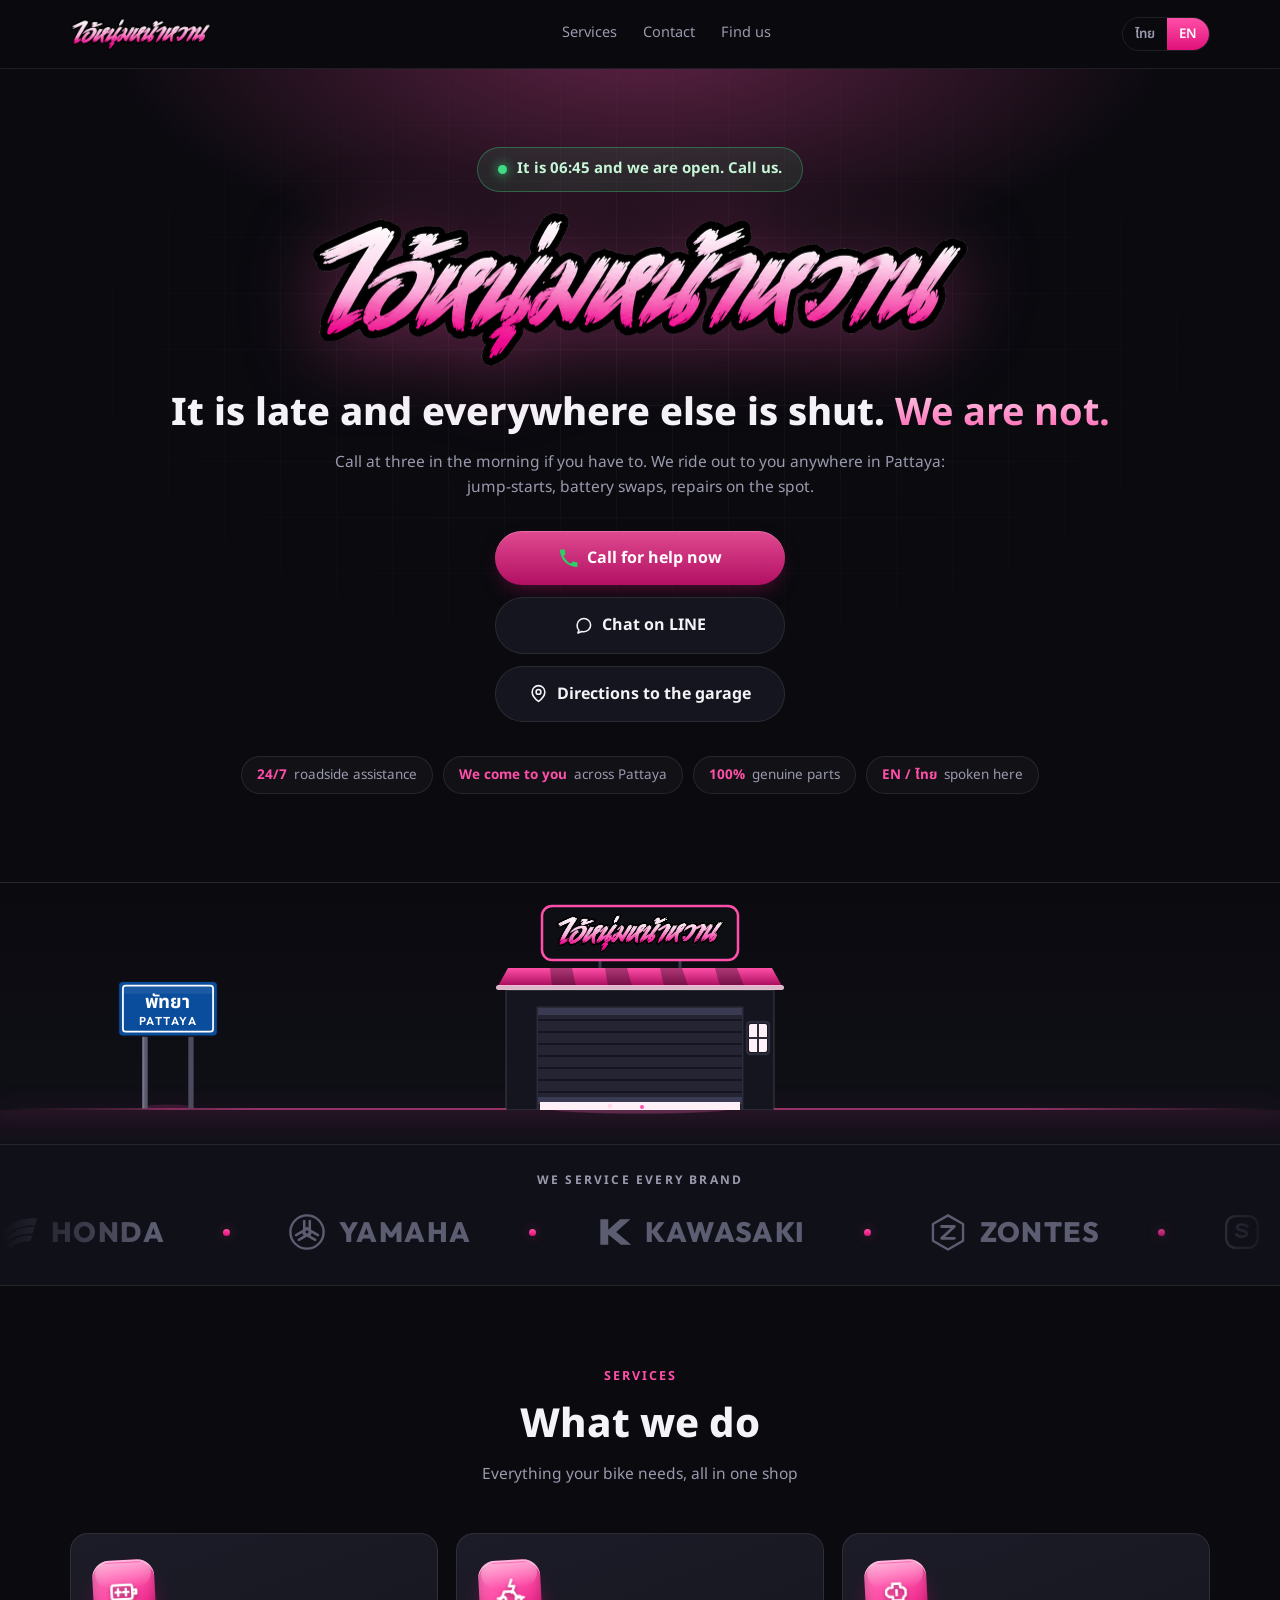
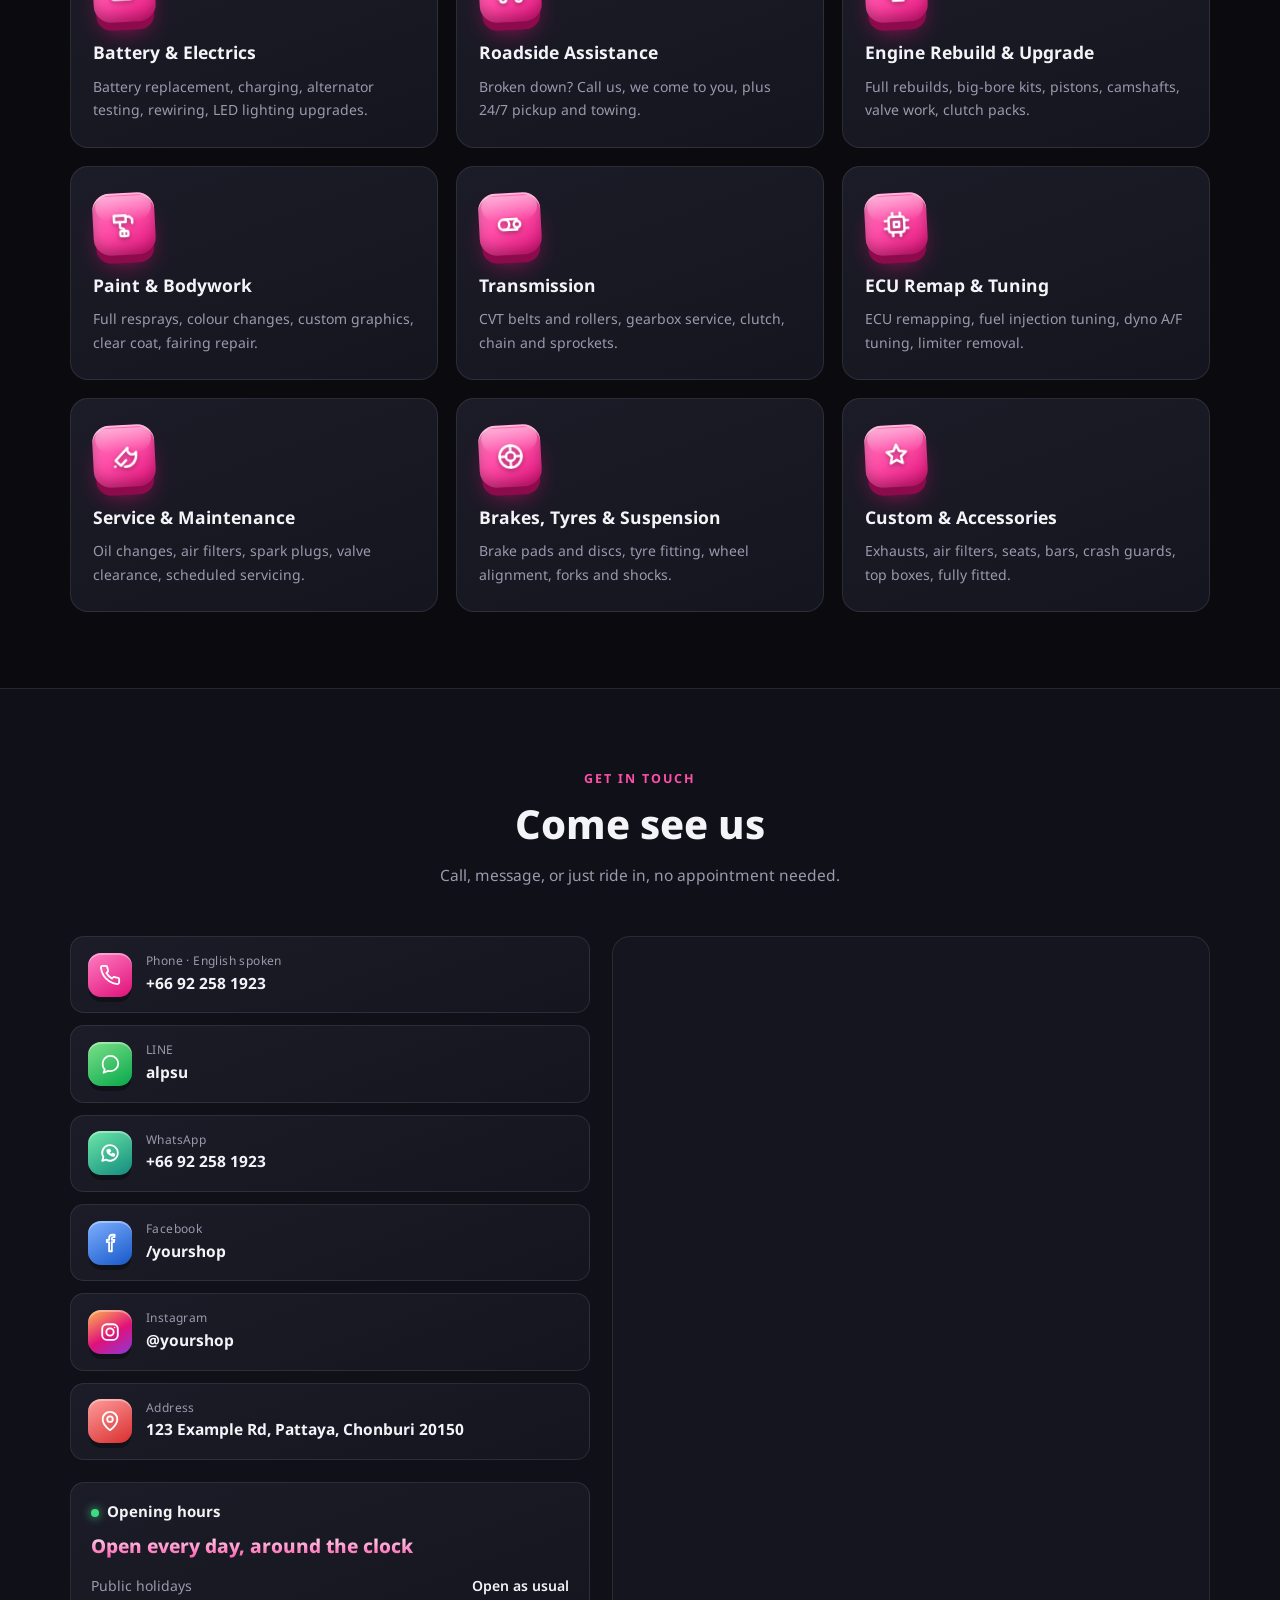
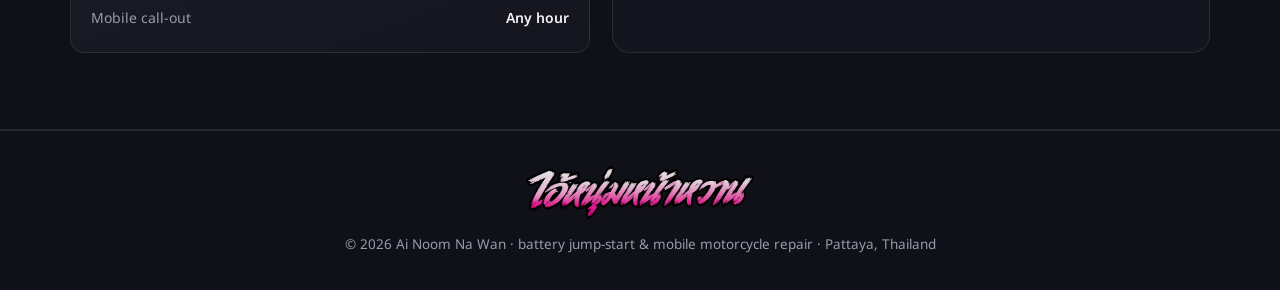
==== commit 41cabfec: "Brighten the phone glyph Dark green on the calmed pink sat too close in value and read as a smudge. " ====
--- a/index.html
+++ b/index.html
@@ -618,7 +618,7 @@
     <div class="cta-row">
       <a class="btn btn-primary" href="tel:+66928237281"
          data-href-th="tel:+66928237281" data-href-en="tel:+66922581923">
-        <svg viewBox="0 0 24 24" fill="#0c6b34"><path d="M7.4 11.3c1.6 3.1 4.2 5.7 7.3 7.3l2.4-2.4c.3-.3.8-.4 1.2-.3 1.3.4 2.6.7 4 .7.6 0 1.1.5 1.1 1.1v3.9c0 .6-.5 1.1-1.1 1.1C11.1 22.7 1.3 12.9 1.3 1.7 1.3 1.1 1.8.6 2.4.6h3.9c.6 0 1.1.5 1.1 1.1 0 1.4.2 2.7.7 4 .1.4 0 .9-.3 1.2L5.4 9.3Z"/></svg>
+        <svg viewBox="0 0 24 24" fill="#25d366"><path d="M7.4 11.3c1.6 3.1 4.2 5.7 7.3 7.3l2.4-2.4c.3-.3.8-.4 1.2-.3 1.3.4 2.6.7 4 .7.6 0 1.1.5 1.1 1.1v3.9c0 .6-.5 1.1-1.1 1.1C11.1 22.7 1.3 12.9 1.3 1.7 1.3 1.1 1.8.6 2.4.6h3.9c.6 0 1.1.5 1.1 1.1 0 1.4.2 2.7.7 4 .1.4 0 .9-.3 1.2L5.4 9.3Z"/></svg>
         <span data-th="โทรเรียกช่างด่วน" data-en="Call for help now">โทรเรียกช่างด่วน</span>
       </a>
       <a class="btn btn-ghost" href="https://line.me/ti/p/X2dEWk382U" target="_blank" rel="noopener"
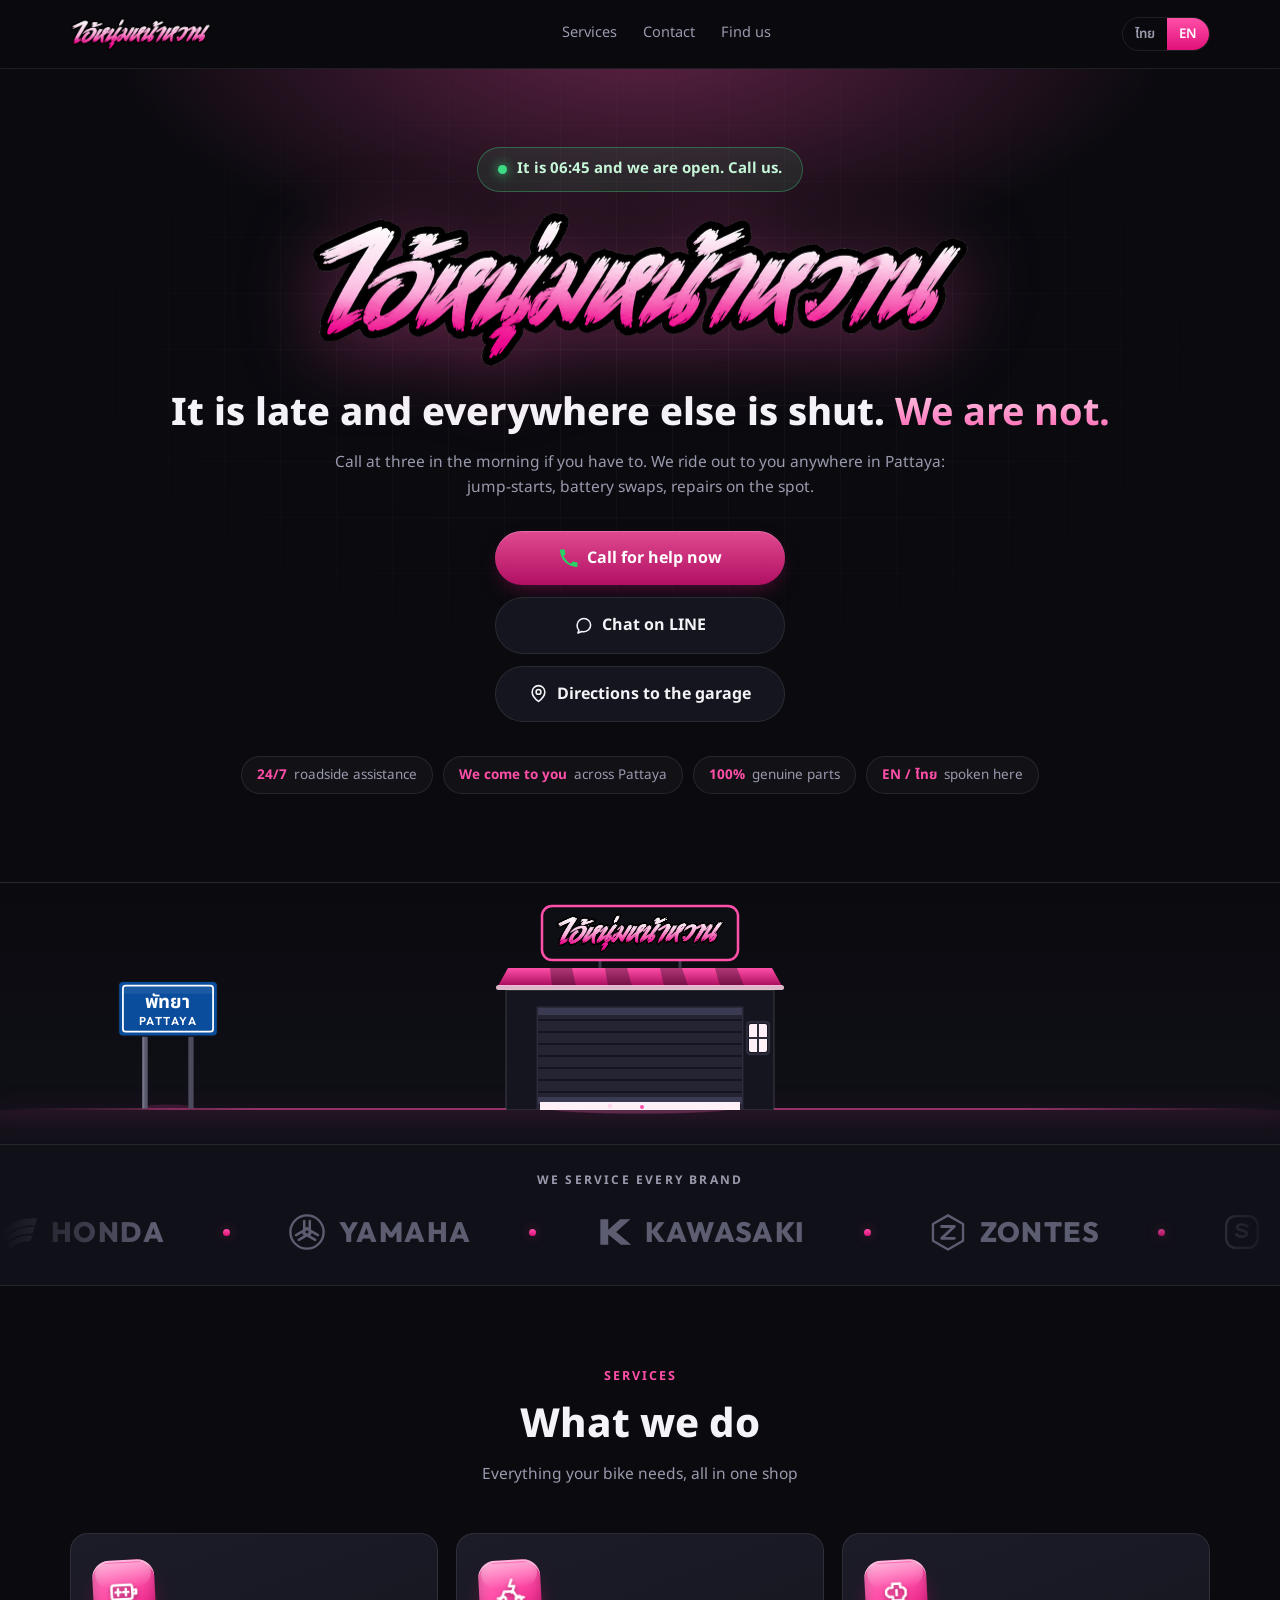
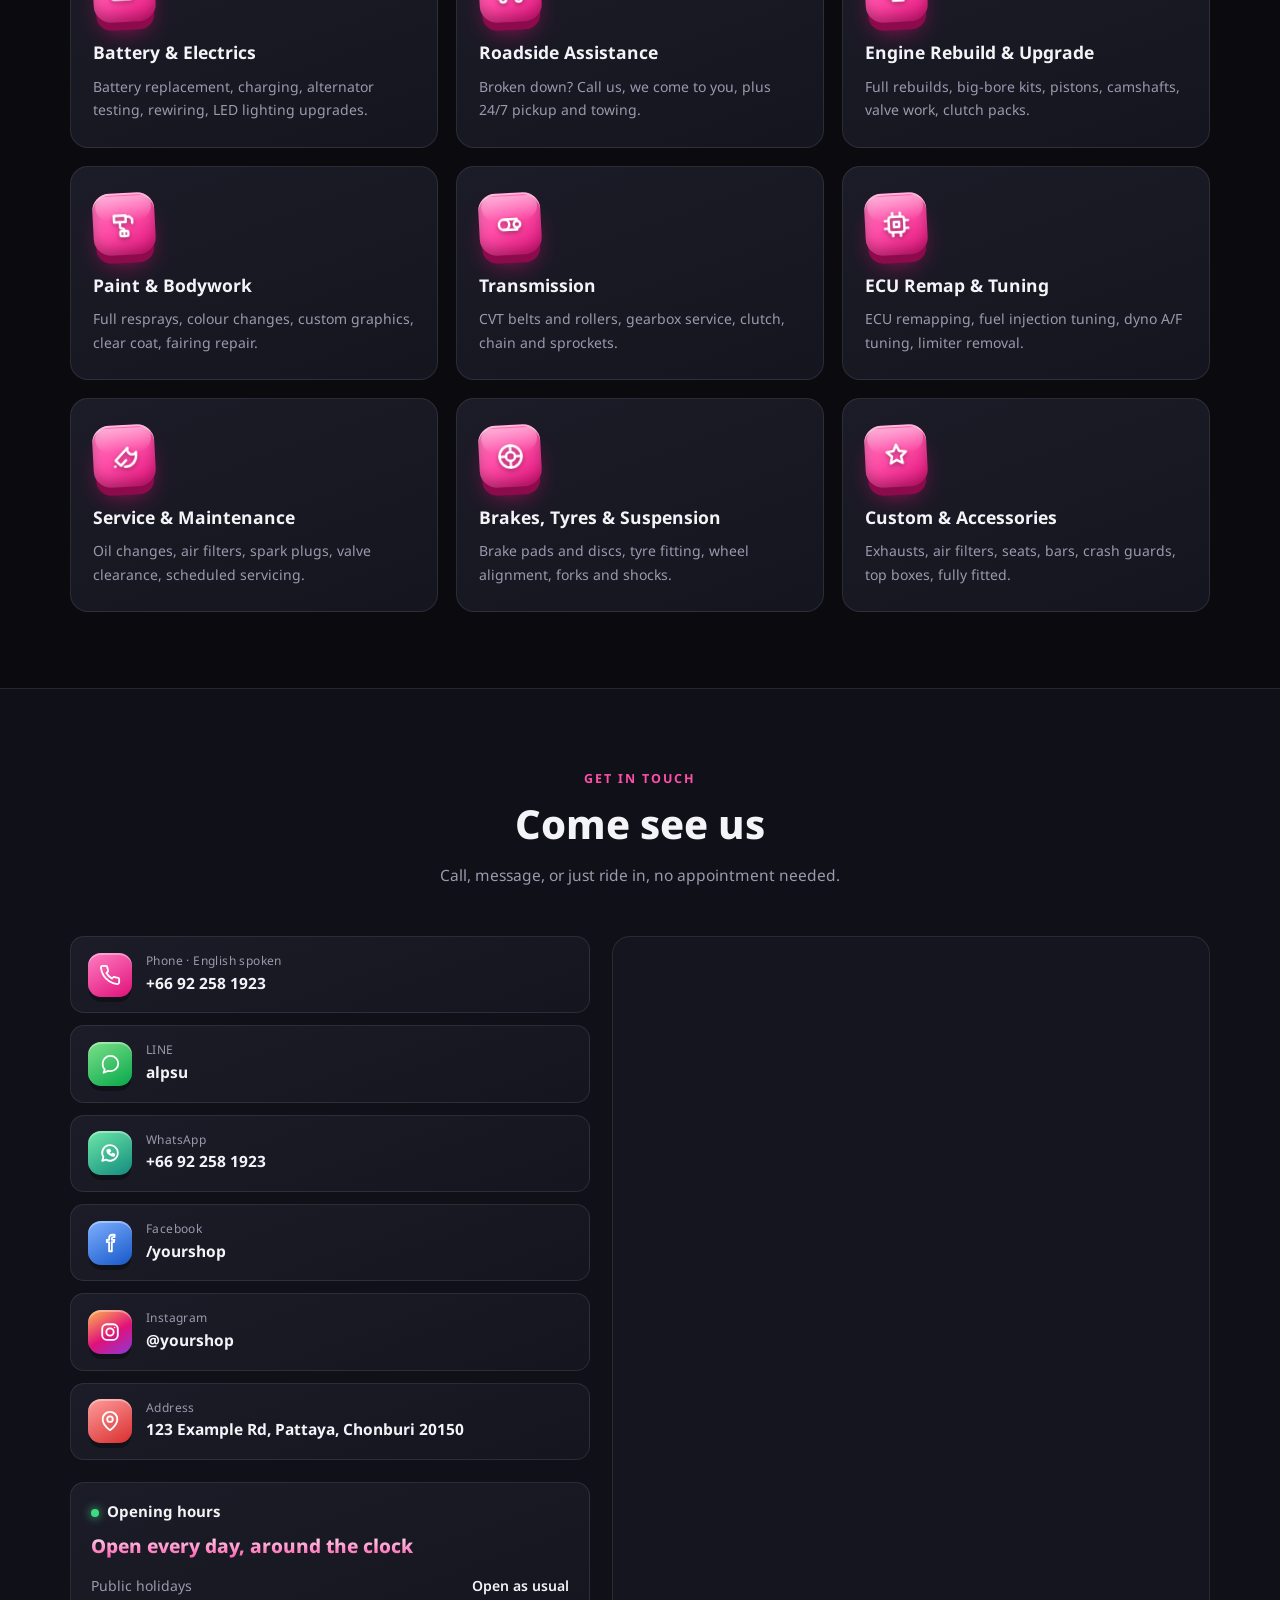
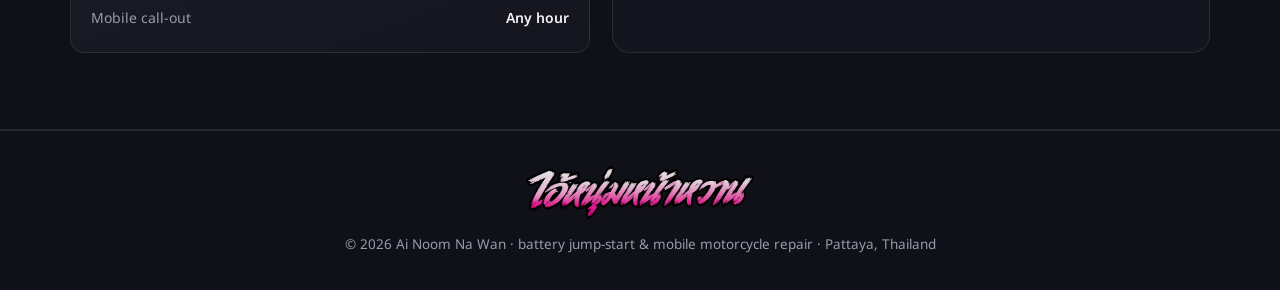
==== commit df4c8aea: "Fix the SEO items that were real An audit turned up a mix of genuine findings and false ones. These " ====
--- a/index.html
+++ b/index.html
@@ -3,7 +3,8 @@
 <head>
 <meta charset="UTF-8" />
 <meta name="viewport" content="width=device-width, initial-scale=1" />
-<title>ไอ้หนุ่มหน้าหวาน | จั้มแบตเตอรี่ · ซ่อมมอเตอร์ไซค์นอกสถานที่ พัทยา</title>
+<title>ซ่อมมอเตอร์ไซค์นอกสถานที่ พัทยา 24 ชม. | ไอ้หนุ่มหน้าหวาน</title>
+<link rel="canonical" href="https://pattayamotorservice.github.io/" />
 <meta name="description" content="จั้มแบตเตอรี่ ซ่อมมอเตอร์ไซค์นอกสถานที่ พัทยา · เปลี่ยนแบต ช่วยเหลือฉุกเฉิน โอเวอร์ฮอลเครื่องยนต์ พ่นสี ระบบส่งกำลัง รีแมพ ECU" />
 <meta name="theme-color" content="#0a0a0f" />
 
@@ -26,6 +27,46 @@
 <meta name="twitter:title" content="ไอ้หนุ่มหน้าหวาน · จั้มแบตเตอรี่ · ซ่อมมอเตอร์ไซค์นอกสถานที่ พัทยา" />
 <meta name="twitter:description" content="แบตหมดกลางทาง? เราไปหาคุณถึงที่ ตลอด 24 ชม. จั้มแบตเตอรี่ ซ่อมเครื่อง พ่นสี รีแมพ ECU" />
 <meta name="twitter:image" content="https://pattayamotorservice.github.io/assets/og.png" />
+
+<!-- Lets Google render the address, hours and phone straight into the search
+     result instead of a plain blue link. streetAddress is left out until the
+     real one is confirmed; a wrong address here would be worse than none. -->
+<script type="application/ld+json">
+{
+  "@context": "https://schema.org",
+  "@type": "AutoRepair",
+  "@id": "https://pattayamotorservice.github.io/#business",
+  "name": "ไอ้หนุ่มหน้าหวาน",
+  "alternateName": "Ai Noom Na Wan Motorcycle Service",
+  "description": "จั้มแบตเตอรี่ ซ่อมมอเตอร์ไซค์นอกสถานที่ พัทยา เปิดตลอด 24 ชั่วโมง",
+  "url": "https://pattayamotorservice.github.io/",
+  "image": "https://pattayamotorservice.github.io/assets/og.png",
+  "logo": "https://pattayamotorservice.github.io/assets/logo.png",
+  "telephone": "+66928237281",
+  "priceRange": "$$",
+  "currenciesAccepted": "THB",
+  "address": {
+    "@type": "PostalAddress",
+    "addressLocality": "Pattaya",
+    "addressRegion": "Chon Buri",
+    "addressCountry": "TH"
+  },
+  "areaServed": { "@type": "City", "name": "Pattaya" },
+  "openingHoursSpecification": [{
+    "@type": "OpeningHoursSpecification",
+    "dayOfWeek": ["Monday","Tuesday","Wednesday","Thursday","Friday","Saturday","Sunday"],
+    "opens": "00:00",
+    "closes": "23:59"
+  }],
+  "makesOffer": [
+    { "@type": "Offer", "itemOffered": { "@type": "Service", "name": "จั้มแบตเตอรี่นอกสถานที่" } },
+    { "@type": "Offer", "itemOffered": { "@type": "Service", "name": "ช่วยเหลือฉุกเฉินริมทาง 24 ชม." } },
+    { "@type": "Offer", "itemOffered": { "@type": "Service", "name": "ซ่อมและโอเวอร์ฮอลเครื่องยนต์" } },
+    { "@type": "Offer", "itemOffered": { "@type": "Service", "name": "พ่นสีและงานบอดี้" } },
+    { "@type": "Offer", "itemOffered": { "@type": "Service", "name": "รีแมพ ECU และจูนนิ่ง" } }
+  ]
+}
+</script>
 <link rel="preconnect" href="https://fonts.googleapis.com" />
 <link rel="preconnect" href="https://fonts.gstatic.com" crossorigin />
 <link href="https://fonts.googleapis.com/css2?family=Noto+Sans+Thai:wght@400;600;800&family=Outfit:wght@400;600;800&display=swap" rel="stylesheet" />
@@ -598,12 +639,12 @@
          onerror="this.style.display='none';document.getElementById('logo-fb').style.display='block'" />
     <div class="hero-logo-fallback" id="logo-fb" style="display:none">ไอ้หนุ่มหน้าหวาน</div>
 
-    <p class="tagline"
+    <h1 class="tagline"
        data-th="แบตหมด? รถเสียกลางทาง? <b>อย่าเข็น เราไปหาคุณเอง</b>"
        data-en="Dead battery? Broken down? <b>Don't push it, we come to you</b>"
        data-th-night="ดึกแล้ว ร้านอื่นปิดหมด <b>แต่เราไม่ปิด</b>"
        data-en-night="It is late and everywhere else is shut. <b>We are not.</b>">
-       แบตหมด? รถเสียกลางทาง? <b>อย่าเข็น เราไปหาคุณเอง</b></p>
+       แบตหมด? รถเสียกลางทาง? <b>อย่าเข็น เราไปหาคุณเอง</b></h1>
 
     <p class="sub"><span
        data-th="บริการนอกสถานที่ทั่วพัทยา จั้มแบตเตอรี่ เปลี่ยนแบต ซ่อมเครื่องถึงที่"
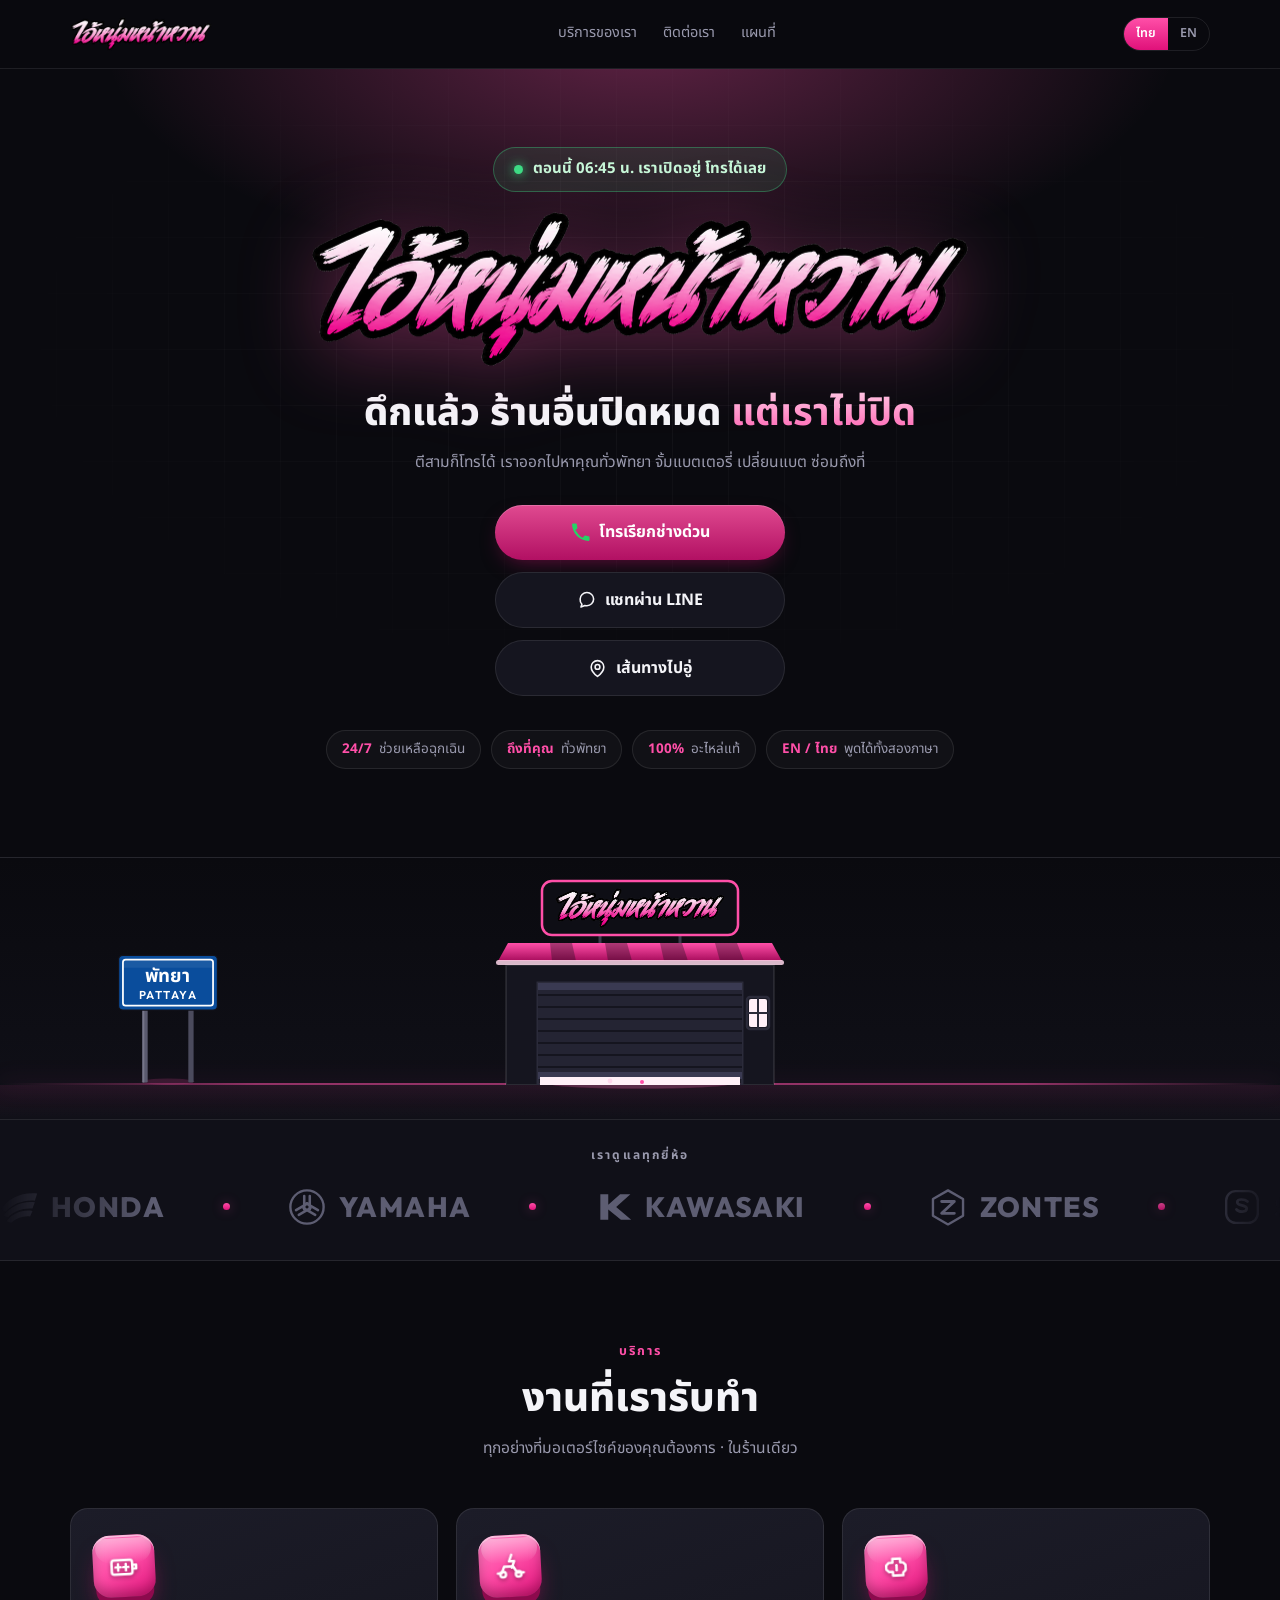
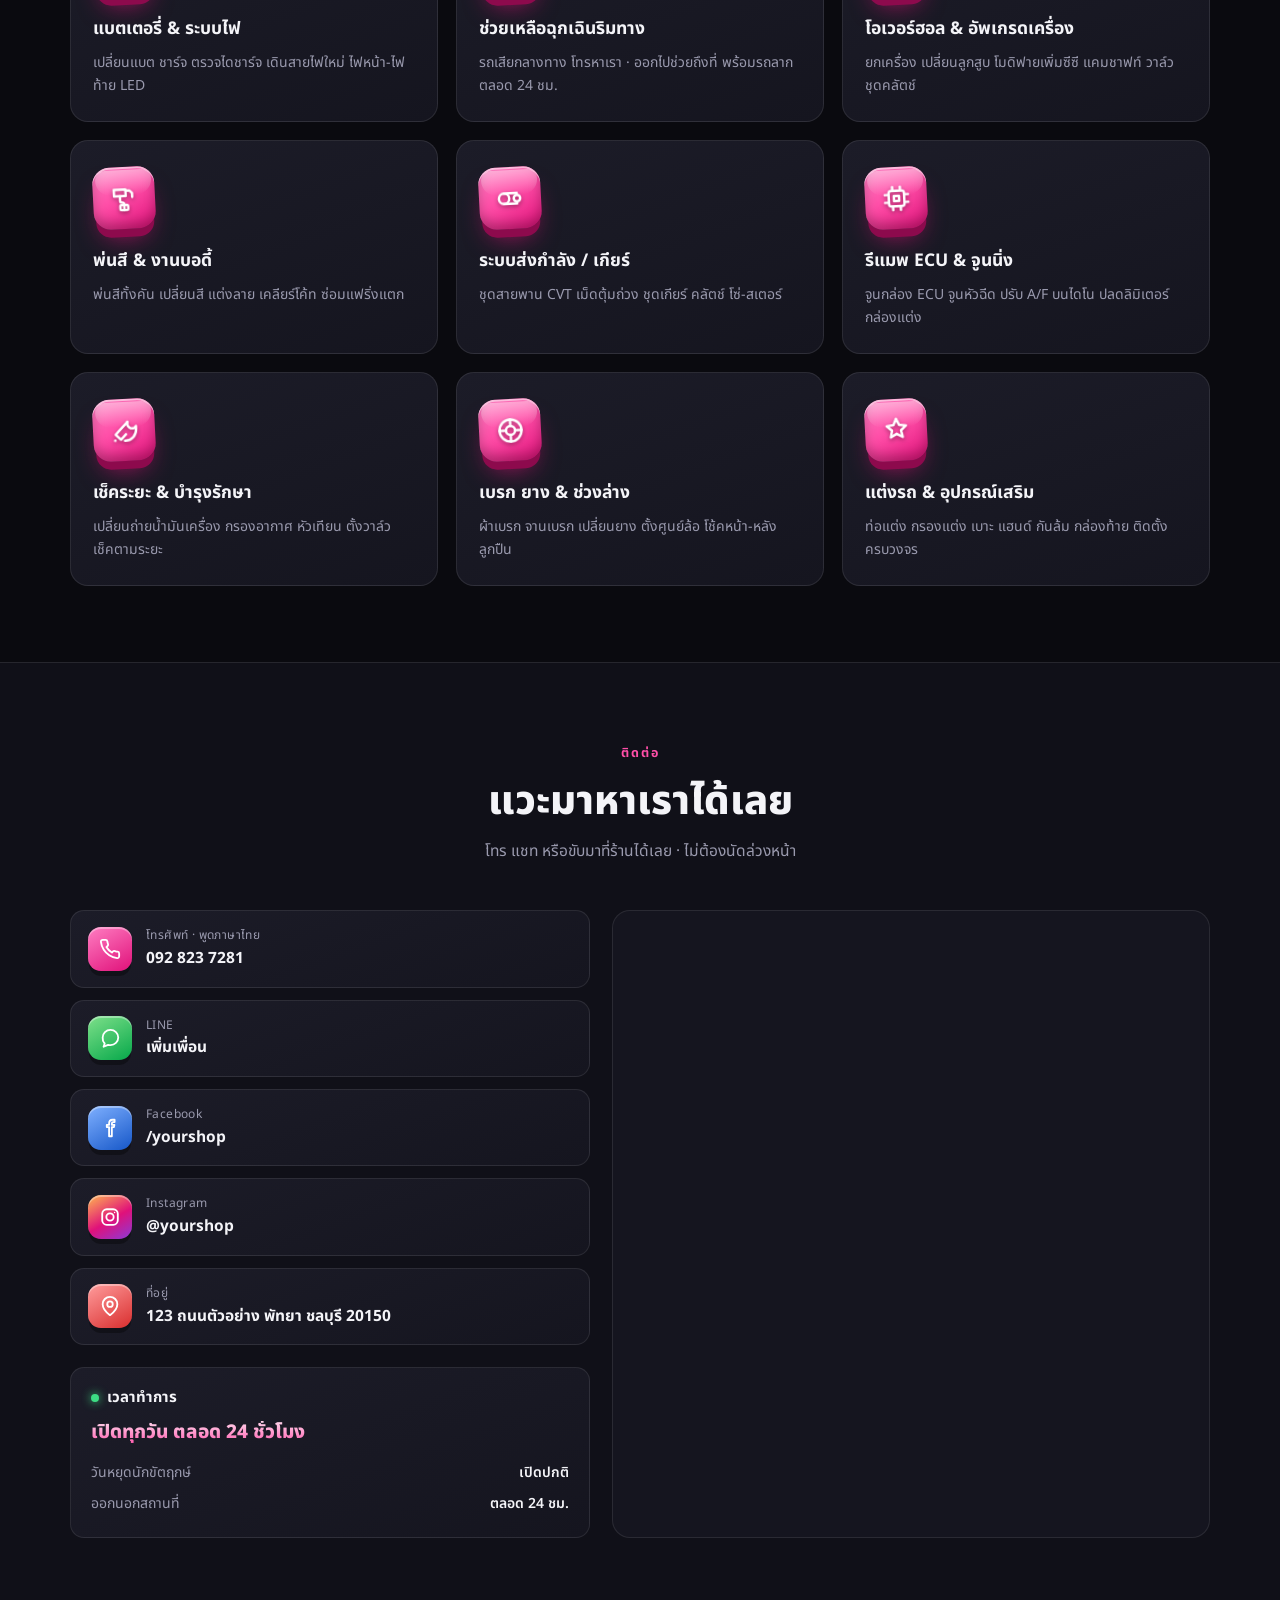
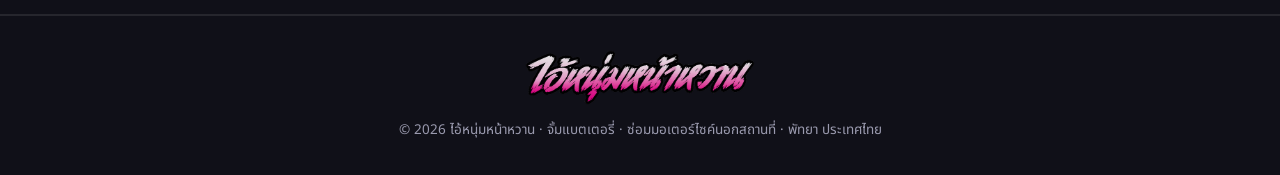
==== commit 9d07ac25: "Split the site into a real Thai page and a real English page The English copy only ever existed insi" ====
--- a/index.html
+++ b/index.html
@@ -5,6 +5,9 @@
 <meta name="viewport" content="width=device-width, initial-scale=1" />
 <title>ซ่อมมอเตอร์ไซค์นอกสถานที่ พัทยา 24 ชม. | ไอ้หนุ่มหน้าหวาน</title>
 <link rel="canonical" href="https://pattayamotorservice.github.io/" />
+<link rel="alternate" hreflang="th" href="https://pattayamotorservice.github.io/" />
+<link rel="alternate" hreflang="en" href="https://pattayamotorservice.github.io/en/" />
+<link rel="alternate" hreflang="x-default" href="https://pattayamotorservice.github.io/" />
 <meta name="description" content="จั้มแบตเตอรี่ ซ่อมมอเตอร์ไซค์นอกสถานที่ พัทยา · เปลี่ยนแบต ช่วยเหลือฉุกเฉิน โอเวอร์ฮอลเครื่องยนต์ พ่นสี ระบบส่งกำลัง รีแมพ ECU" />
 <meta name="theme-color" content="#0a0a0f" />
 
@@ -70,544 +73,7 @@
 <link rel="preconnect" href="https://fonts.googleapis.com" />
 <link rel="preconnect" href="https://fonts.gstatic.com" crossorigin />
 <link href="https://fonts.googleapis.com/css2?family=Noto+Sans+Thai:wght@400;600;800&family=Outfit:wght@400;600;800&display=swap" rel="stylesheet" />
-<style>
-  :root{
-    --bg:#0a0a0f;
-    --bg-2:#101018;
-    --card:#15151f;
-    --card-2:#1c1c28;
-    --line:rgba(255,255,255,.09);
-    --txt:#f4f4f8;
-    --muted:#9a9aae;
-    --pink-1:#ffd7ec;
-    --pink-2:#ff4fa8;
-    --pink-3:#e0117a;
-    --pink-glow:rgba(255,79,168,.35);
-    --r:18px;
-    --max:1180px;
-  }
-  *{box-sizing:border-box;margin:0;padding:0}
-  html{scroll-behavior:smooth}
-  body{
-    background:var(--bg);
-    color:var(--txt);
-    font-family:'Noto Sans Thai','Outfit',system-ui,sans-serif;
-    line-height:1.65;
-    -webkit-font-smoothing:antialiased;
-    overflow-x:hidden;
-  }
-  .wrap{max-width:var(--max);margin:0 auto;padding:0 20px}
-  a{color:inherit;text-decoration:none}
-  img{max-width:100%;display:block}
-
-  /* ---------- NAV ---------- */
-  header{
-    position:sticky;top:0;z-index:50;
-    background:rgba(10,10,15,.78);
-    backdrop-filter:blur(14px);
-    border-bottom:1px solid var(--line);
-  }
-  .nav{display:flex;align-items:center;justify-content:space-between;gap:16px;height:68px}
-  .nav-logo{display:flex;align-items:center;gap:10px;min-width:0}
-  .nav-logo img{height:34px;width:auto}
-  .nav-logo .fallback{
-    font-weight:800;font-size:19px;letter-spacing:.5px;
-    background:linear-gradient(180deg,var(--pink-1),var(--pink-3));
-    -webkit-background-clip:text;background-clip:text;color:transparent;
-    white-space:nowrap;
-  }
-  .nav-links{display:flex;align-items:center;gap:26px}
-  .nav-links a{font-size:14.5px;color:var(--muted);transition:color .2s}
-  .nav-links a:hover{color:var(--pink-2)}
-  .lang{
-    display:flex;border:1px solid var(--line);border-radius:999px;overflow:hidden;
-    font-size:12.5px;font-weight:600;flex-shrink:0;
-  }
-  .lang button{
-    background:none;border:0;color:var(--muted);padding:6px 12px;cursor:pointer;
-    font-family:inherit;font-weight:600;transition:.2s;
-  }
-  .lang button.on{background:linear-gradient(180deg,var(--pink-2),var(--pink-3));color:#fff}
-  @media(max-width:860px){.nav-links{display:none}}
-
-  /* ---------- HERO ---------- */
-  .hero{
-    position:relative;overflow:hidden;
-    padding:78px 0 88px;
-    text-align:center;
-  }
-  .hero::before{
-    content:"";position:absolute;inset:-20% -10% auto -10%;height:620px;
-    background:radial-gradient(ellipse 50% 55% at 50% 20%,var(--pink-glow),transparent 70%);
-    pointer-events:none;
-  }
-  .hero::after{
-    content:"";position:absolute;inset:0;pointer-events:none;
-    background-image:linear-gradient(var(--line) 1px,transparent 1px),linear-gradient(90deg,var(--line) 1px,transparent 1px);
-    background-size:56px 56px;
-    mask-image:radial-gradient(ellipse 70% 60% at 50% 35%,#000,transparent 75%);
-    -webkit-mask-image:radial-gradient(ellipse 70% 60% at 50% 35%,#000,transparent 75%);
-    opacity:.5;
-  }
-  .hero .wrap{position:relative;z-index:2}
-  .hero-logo{max-width:min(660px,88vw);margin:0 auto 22px;filter:drop-shadow(0 14px 40px var(--pink-glow))}
-  .hero-logo-fallback{
-    font-size:clamp(38px,9vw,84px);font-weight:800;line-height:1.1;margin-bottom:18px;
-    background:linear-gradient(180deg,var(--pink-1) 10%,var(--pink-2) 55%,var(--pink-3) 100%);
-    -webkit-background-clip:text;background-clip:text;color:transparent;
-  }
-  /* Only shown between 19:00 and 07:00. It states the visitor's own clock time,
-     which is the one fact that matters at 3am: everyone else is shut. */
-  .livenow{
-    display:none;align-items:center;gap:10px;justify-content:center;
-    margin-bottom:18px;font-size:15px;font-weight:700;color:#c6f7d8;
-    border:1px solid rgba(61,220,132,.34);background:rgba(61,220,132,.1);
-    border-radius:999px;padding:9px 20px;
-  }
-  .is-night .livenow{display:inline-flex}
-  /* stacked and matched, so call and LINE read as one pair rather than a
-     giant button with a small one hanging off it */
-  .is-night .cta-row{flex-direction:column;align-items:center}
-  .is-night .cta-row .btn{
-    width:100%;max-width:290px;padding:14px 22px;font-size:16px;
-  }
-  .is-night .cta-row .btn svg{width:19px;height:19px}
-  .is-night .sub-more{display:none}
-  .livenow i{
-    width:9px;height:9px;border-radius:50%;background:#3ddc84;flex-shrink:0;
-    box-shadow:0 0 11px #3ddc84;animation:live 1.9s ease-in-out infinite;
-  }
-  @keyframes live{0%,100%{opacity:1}50%{opacity:.3}}
-  @media(prefers-reduced-motion:reduce){.livenow i{animation:none}}
-
-  .tagline{
-    font-size:clamp(23px,4vw,38px);color:var(--txt);font-weight:800;
-    line-height:1.25;margin-bottom:12px;
-  }
-  .tagline b{
-    background:linear-gradient(180deg,var(--pink-1),var(--pink-2));
-    -webkit-background-clip:text;background-clip:text;color:transparent;
-  }
-  .sub{color:var(--muted);max-width:620px;margin:0 auto 30px;font-size:15.5px}
-  .cta-row{display:flex;gap:12px;justify-content:center;flex-wrap:wrap}
-  .btn{
-    display:inline-flex;align-items:center;justify-content:center;gap:9px;
-    padding:13px 24px;border-radius:999px;font-weight:700;font-size:15px;
-    transition:transform .18s,box-shadow .18s;
-  }
-  .btn svg{width:18px;height:18px;flex-shrink:0}
-  /* pulled back from the full brand pink so the button sits in the page
-     instead of glaring out of it */
-  .btn-primary{
-    background:linear-gradient(180deg,#e04a90,#b21063);color:#fff;
-    box-shadow:0 8px 22px -9px rgba(224,17,122,.5),inset 0 1px 0 rgba(255,255,255,.2);
-  }
-  .btn-primary:hover{transform:translateY(-2px);box-shadow:0 13px 30px -9px rgba(224,17,122,.55)}
-  .btn-ghost{border:1px solid var(--line);background:var(--card);color:var(--txt)}
-  .btn-ghost:hover{transform:translateY(-2px);border-color:var(--pink-2)}
-
-  .strip{
-    display:flex;gap:10px;justify-content:center;flex-wrap:wrap;
-    margin-top:34px;
-  }
-  .chip{
-    display:flex;align-items:center;gap:7px;
-    border:1px solid var(--line);background:rgba(255,255,255,.03);
-    border-radius:999px;padding:7px 15px;font-size:13.5px;color:var(--muted);
-  }
-  .chip b{color:var(--pink-2);font-weight:700}
-
-  /* ---------- WORKSHOP SCENE ---------- */
-  /* One 13s loop: broken scooter limps in slowly (0-5.5s) → shutter down, sparks
-     fly (5.5-8.6s) → repaired scooter rides back out (8.8-12s) → beat → repeat. */
-  .ride{
-    position:relative;height:262px;overflow:hidden;
-    background:linear-gradient(180deg,var(--bg),var(--bg-2));
-    border-top:1px solid var(--line);
-    --sc-w:230px;      /* scooter width  */
-    --sc-bot:29px;     /* puts the tyres on the road line */
-    --shop-w:300px;
-    --sign-w:106px;
-  }
-  .ride::before{ /* road glow */
-    content:"";position:absolute;left:0;right:0;bottom:34px;height:2px;
-    background:linear-gradient(90deg,transparent,rgba(255,79,168,.55) 20%,rgba(255,79,168,.55) 80%,transparent);
-    box-shadow:0 0 22px var(--pink-glow);
-  }
-  .ride::after{ /* asphalt haze under the road */
-    content:"";position:absolute;left:0;right:0;bottom:0;height:34px;
-    background:linear-gradient(180deg,rgba(255,79,168,.07),transparent);
-  }
-
-  .shop{
-    position:absolute;left:50%;bottom:34px;width:var(--shop-w);
-    transform:translateX(-50%);z-index:3;
-  }
-  /* Thai guide sign at the top of the road. Sits behind the scooters, so they
-     ride past it the way you would pass a real one. */
-  .roadsign{
-    position:absolute;bottom:34px;left:9%;width:var(--sign-w);z-index:1;
-  }
-  .scoot{ /* translateX(0) == parked dead-centre, hidden behind the shopfront */
-    position:absolute;left:50%;bottom:var(--sc-bot);width:var(--sc-w);
-    margin-left:calc(var(--sc-w) / -2);z-index:2;will-change:transform;
-  }
-  .scoot-broken{animation:ride-in 13s linear infinite}
-  .scoot-fixed {animation:ride-out 13s linear infinite}
-  /* limps in and coasts to a stop inside, then is swapped out under the closed shutter */
-  @keyframes ride-in{
-    0%  {transform:translateX(-72vw);opacity:1;animation-timing-function:cubic-bezier(.25,.6,.4,1)}
-    42% {transform:translateX(0);opacity:1}
-    48% {transform:translateX(0);opacity:1}
-    53% {transform:translateX(0);opacity:0}
-    100%{transform:translateX(0);opacity:0}
-  }
-  @keyframes ride-out{
-    0%,56%{transform:translateX(0);opacity:0}
-    60%   {transform:translateX(0);opacity:1}
-    68%   {transform:translateX(0);opacity:1;animation-timing-function:cubic-bezier(.5,0,.75,.5)}
-    92%,100%{transform:translateX(72vw);opacity:1}
-  }
-
-  .bob{animation:bob .42s ease-in-out infinite alternate;transform-box:fill-box;transform-origin:center}
-  @keyframes bob{from{transform:translateY(0)}to{transform:translateY(-2.5px)}}
-  /* uneven hobble, one bad lurch per revolution, then a few smaller stumbles,
-     so it never settles into a clean rhythm the way .bob does */
-  .limp{animation:limp .66s ease-in-out infinite;transform-box:fill-box;transform-origin:center}
-  @keyframes limp{
-    0%  {transform:translate(0,0) rotate(0deg)}
-    10% {transform:translate(1.5px,-5px) rotate(-2.8deg)}
-    22% {transform:translate(-1px,2px)   rotate(1.6deg)}
-    32% {transform:translate(.5px,-1px)  rotate(-.7deg)}
-    44% {transform:translate(0,1px)      rotate(.5deg)}
-    56% {transform:translate(1.5px,-4px) rotate(-2.2deg)}
-    68% {transform:translate(-1.5px,2.5px) rotate(1.9deg)}
-    80% {transform:translate(.5px,-1.5px)  rotate(-.9deg)}
-    92% {transform:translate(-.5px,.5px) rotate(.4deg)}
-    100%{transform:translate(0,0) rotate(0deg)}
-  }
-
-  .wheel{animation:spin .4s linear infinite;transform-box:fill-box;transform-origin:center}
-  .wheel-lame{animation:spin 1.35s steps(7) infinite;transform-box:fill-box;transform-origin:center}
-  @keyframes spin{to{transform:rotate(360deg)}}
-
-  .speed line{animation:speed .35s linear infinite;stroke:var(--pink-2);stroke-linecap:round}
-  .speed line:nth-child(2){animation-delay:.12s}
-  .speed line:nth-child(3){animation-delay:.24s}
-  @keyframes speed{
-    0%  {opacity:0;transform:translateX(14px)}
-    35% {opacity:.85}
-    100%{opacity:0;transform:translateX(-26px)}
-  }
-
-  /* exhaust smoke puffs trailing behind */
-  .smoke circle{
-    animation:puff 1.5s ease-out infinite;
-    transform-box:fill-box;transform-origin:center;opacity:0;
-  }
-  .smoke circle:nth-child(2){animation-delay:.25s}
-  .smoke circle:nth-child(3){animation-delay:.5s}
-  .smoke circle:nth-child(4){animation-delay:.75s}
-  .smoke circle:nth-child(5){animation-delay:1s}
-  .smoke circle:nth-child(6){animation-delay:1.25s}
-  .smoke circle:nth-child(7){animation-delay:1.4s}
-  @keyframes puff{
-    0%  {opacity:.7;transform:translate(0,0) scale(.35)}
-    55% {opacity:.4}
-    100%{opacity:0;transform:translate(-62px,-24px) scale(2.6)}
-  }
-  /* black exhaust smoke, near-black fill with a lighter soot rim, otherwise it
-     would vanish into the dark band. Delays are paired, so it coughs in bursts. */
-  .smoke-black circle{
-    animation:puff-black 1.3s ease-out infinite;
-    transform-box:fill-box;transform-origin:center;opacity:0;
-    vector-effect:non-scaling-stroke; /* keeps the rim thin as the puff swells */
-  }
-  .smoke-black circle:nth-child(2){animation-delay:.09s}
-  .smoke-black circle:nth-child(3){animation-delay:.34s}
-  .smoke-black circle:nth-child(4){animation-delay:.43s}
-  .smoke-black circle:nth-child(5){animation-delay:.72s}
-  .smoke-black circle:nth-child(6){animation-delay:.81s}
-  .smoke-black circle:nth-child(7){animation-delay:1.05s}
-  @keyframes puff-black{
-    0%  {opacity:.95;transform:translate(0,0) scale(.3)}
-    55% {opacity:.75}
-    100%{opacity:0;transform:translate(-58px,-30px) scale(2.9)}
-  }
-
-  /* roller shutter: down while the work happens */
-  .door{transform-box:fill-box;transform-origin:top;animation:door 13s linear infinite}
-  @keyframes door{
-    0%,39%   {transform:scaleY(0)}
-    43%,64%  {transform:scaleY(1)}
-    68%,100% {transform:scaleY(0)}
-  }
-  /* welding light leaking out while the shutter is down */
-  .weld{animation:weld 13s linear infinite}
-  @keyframes weld{
-    0%,44%{opacity:0}
-    45%{opacity:.95} 47%{opacity:.12} 49%{opacity:.85} 51%{opacity:.2}
-    53%{opacity:1}   55%{opacity:.22} 57%{opacity:.8}  59%{opacity:.18}
-    61%{opacity:.7}  63%,100%{opacity:0}
-  }
-  .spark{animation:spark .5s linear infinite;transform-box:fill-box;transform-origin:center}
-  .spark:nth-child(3){animation-delay:.17s}
-  .spark:nth-child(4){animation-delay:.34s}
-  @keyframes spark{
-    0%  {opacity:1;transform:translate(0,0) scale(1)}
-    100%{opacity:0;transform:translate(-16px,-11px) scale(.3)}
-  }
-  /* neon shop sign: mostly lit, with the odd stutter a tired tube would have */
-  .sign{animation:neon 3.6s linear infinite}
-  @keyframes neon{
-    0%,40%  {opacity:1;  filter:drop-shadow(0 0 9px rgba(255,79,168,.85))}
-    42%     {opacity:.22;filter:drop-shadow(0 0 2px rgba(255,79,168,.2))}
-    44%,52% {opacity:1;  filter:drop-shadow(0 0 9px rgba(255,79,168,.85))}
-    54%     {opacity:.3; filter:drop-shadow(0 0 2px rgba(255,79,168,.25))}
-    56%,85% {opacity:1;  filter:drop-shadow(0 0 9px rgba(255,79,168,.85))}
-    87%     {opacity:.18;filter:drop-shadow(0 0 1px rgba(255,79,168,.15))}
-    89%,100%{opacity:1;  filter:drop-shadow(0 0 9px rgba(255,79,168,.85))}
-  }
-
-  /* fresh-paint glints. The group gates them to the moment the finished bike
-     appears; each star then blinks on its own offset so they never pulse in unison. */
-  .sparkle{animation:sparkle-gate 13s linear infinite}
-  @keyframes sparkle-gate{
-    0%,58%{opacity:0}
-    62%,90%{opacity:1}
-    94%,100%{opacity:0}
-  }
-  .sparkle path{
-    animation:twinkle .95s ease-in-out infinite;
-    transform-box:fill-box;transform-origin:center;
-  }
-  .sparkle path:nth-child(2){animation-delay:.16s}
-  .sparkle path:nth-child(3){animation-delay:.33s}
-  .sparkle path:nth-child(4){animation-delay:.5s}
-  .sparkle path:nth-child(5){animation-delay:.66s}
-  .sparkle path:nth-child(6){animation-delay:.8s}
-  @keyframes twinkle{
-    0%,100%{opacity:.1;transform:scale(.35) rotate(-25deg)}
-    45%    {opacity:1; transform:scale(1.15) rotate(0deg)}
-  }
-
-  @media(prefers-reduced-motion:reduce){
-    .scoot-broken{display:none}
-    .scoot-fixed{animation:none;transform:translateX(58%)}
-    .bob,.limp,.wheel,.wheel-lame,.speed line,.smoke circle,.smoke-black circle,
-    .spark,.sparkle,.sparkle path{animation:none}
-    .sign{animation:none;filter:drop-shadow(0 0 9px rgba(255,79,168,.85))}
-    .speed,.smoke,.smoke-black,.weld{display:none}
-    .door{animation:none;transform:scaleY(0)}
-  }
-  /* Mobile: the hero was 679px tall, which pushed the workshop scene entirely
-     below the fold. Tighten every vertical gap so the animation is on screen
-     without scrolling. */
-  @media(max-width:760px){
-    .hero{padding:24px 0 20px}
-    .hero-logo{max-width:min(660px,84vw);margin-bottom:9px}
-    .hero-logo-fallback{margin-bottom:9px}
-    .tagline{font-size:19px;line-height:1.28;margin-bottom:5px}
-    .sub{font-size:13.5px;line-height:1.45;margin-bottom:13px}
-    .sub-more{display:none}   /* garage line is desktop only, keeps the band in view */
-    /* Two actions on one row is the whole hero. The badge already carries
-       24/7 and the mobile-service promise, so the chip strip is redundant,
-       and directions live in the map section further down. */
-    .cta-row{gap:9px}   /* stays wrappable: nowrap would overflow a 360px phone */
-    .btn{padding:12px 16px;font-size:14px;white-space:nowrap}
-    .btn svg{width:16px;height:16px}
-    .cta-row .btn:nth-child(3){display:none}
-    .strip{display:none}
-    .marquee-label{display:none}   /* the logos speak for themselves on a phone */
-    .hero-badge{margin-bottom:10px;padding:5px 13px;font-size:11.5px;letter-spacing:.4px}
-
-    .ride{height:192px;--sc-w:158px;--sc-bot:30px;--shop-w:206px;--sign-w:74px}
-    .roadsign{left:14px}
-    .marquee-sec{padding:18px 0 20px}
-    .marquee-track{gap:40px}
-  }
-
-  /* Two service cards per row on a phone rather than one long column.
-     Everything inside has to come down a size to survive a ~150px card. */
-  @media(max-width:600px){
-    .grid{grid-template-columns:repeat(2,1fr);gap:12px}
-    .card{padding:18px 14px 16px;border-radius:14px}
-    .ico{width:48px;height:48px;border-radius:13px;margin-bottom:13px}
-    .ico svg{width:24px;height:24px}
-    .ico::after{border-radius:11px 11px 18px 18px}
-    .card h3{font-size:14.5px;line-height:1.32;margin-bottom:5px}
-    .card p{font-size:12px;line-height:1.45}
-    .sec-head{margin-bottom:30px}
-  }
-
-  /* ---------- BRAND MARQUEE ---------- */
-  .marquee-sec{
-    border-top:1px solid var(--line);border-bottom:1px solid var(--line);
-    background:var(--bg-2);padding:26px 0 30px;overflow:hidden;
-  }
-  .marquee-label{
-    text-align:center;font-size:12px;font-weight:700;letter-spacing:2.2px;
-    text-transform:uppercase;color:var(--muted);margin-bottom:18px;
-  }
-  .marquee{
-    overflow:hidden;
-    mask-image:linear-gradient(90deg,transparent,#000 12%,#000 88%,transparent);
-    -webkit-mask-image:linear-gradient(90deg,transparent,#000 12%,#000 88%,transparent);
-  }
-  .marquee-track{
-    display:flex;align-items:center;gap:58px;width:max-content;
-    animation:mq-scroll 30s linear infinite;
-  }
-  .marquee:hover .marquee-track{animation-play-state:paused}
-  @keyframes mq-scroll{from{transform:translateX(0)}to{transform:translateX(-50%)}}
-  .brand{
-    display:flex;align-items:center;gap:13px;
-    font-family:'Outfit',system-ui,sans-serif;
-    font-size:clamp(19px,2.9vw,28px);font-weight:800;
-    letter-spacing:1.4px;text-transform:uppercase;white-space:nowrap;
-    color:#5d5d72;transition:color .25s,text-shadow .25s;
-  }
-  .brand:hover{color:var(--pink-2);text-shadow:0 0 22px var(--pink-glow)}
-  .brand .bm{width:38px;height:38px;flex-shrink:0}      /* built-in emblem */
-  .brand img{height:40px;width:auto;object-fit:contain} /* official file, if dropped in */
-  .brand.has-img .bm,.brand.has-img .bt{display:none}
-  .sep{width:7px;height:7px;border-radius:50%;flex-shrink:0;
-    background:linear-gradient(180deg,var(--pink-2),var(--pink-3));
-    box-shadow:0 0 12px var(--pink-glow);}
-  @media(prefers-reduced-motion:reduce){
-    .marquee-track{animation:none}
-    .marquee{mask-image:none;-webkit-mask-image:none;overflow-x:auto}
-  }
-
-  /* ---------- SECTION ---------- */
-  section{padding:76px 0}
-  .sec-head{text-align:center;margin-bottom:46px}
-  .eyebrow{
-    display:inline-block;font-size:12.5px;font-weight:700;letter-spacing:2px;
-    text-transform:uppercase;color:var(--pink-2);margin-bottom:12px;
-  }
-  h2{font-size:clamp(27px,4.2vw,40px);font-weight:800;line-height:1.25}
-  .sec-head p{color:var(--muted);margin-top:12px;font-size:15.5px}
-
-  /* ---------- SERVICE GRID ---------- */
-  .grid{display:grid;grid-template-columns:repeat(3,1fr);gap:18px}
-  @media(max-width:900px){.grid{grid-template-columns:repeat(2,1fr)}}
-
-  .card{
-    position:relative;
-    background:linear-gradient(160deg,var(--card-2),var(--card));
-    border:1px solid var(--line);
-    border-radius:var(--r);
-    padding:26px 22px 24px;
-    transition:transform .22s,border-color .22s,box-shadow .22s;
-    overflow:hidden;
-  }
-  .card::before{
-    content:"";position:absolute;inset:0;border-radius:var(--r);
-    background:radial-gradient(circle 260px at 50% -20%,rgba(255,79,168,.16),transparent 70%);
-    opacity:0;transition:opacity .25s;pointer-events:none;
-  }
-  .card:hover{transform:translateY(-5px);border-color:rgba(255,79,168,.4);box-shadow:0 20px 45px -22px var(--pink-glow)}
-  .card:hover::before{opacity:1}
-  .card h3{font-size:17.5px;font-weight:700;margin-bottom:7px;position:relative}
-  .card p{font-size:14px;color:var(--muted);position:relative}
-
-  /* ---- pseudo-3D icon tile ---- */
-  .ico{
-    position:relative;width:62px;height:62px;margin-bottom:18px;
-    border-radius:17px;
-    background:linear-gradient(150deg,#ff7ec2 0%,var(--pink-2) 45%,var(--pink-3) 100%);
-    box-shadow:
-      0 10px 0 -2px #8d0a4d,             /* extrusion */
-      0 16px 26px -10px rgba(224,17,122,.75),
-      inset 0 2px 0 rgba(255,255,255,.55),
-      inset 0 -6px 12px rgba(0,0,0,.25);
-    display:grid;place-items:center;
-    transform:rotate(-3deg);
-    transition:transform .25s;
-  }
-  .card:hover .ico{transform:rotate(0deg) translateY(-3px)}
-  .ico::after{ /* glossy top highlight */
-    content:"";position:absolute;inset:3px 3px 55% 3px;border-radius:14px 14px 22px 22px;
-    background:linear-gradient(180deg,rgba(255,255,255,.42),rgba(255,255,255,0));
-    pointer-events:none;
-  }
-  .ico svg{width:31px;height:31px;stroke:#fff;stroke-width:1.9;fill:none;
-    stroke-linecap:round;stroke-linejoin:round;position:relative;z-index:1;
-    filter:drop-shadow(0 2px 2px rgba(0,0,0,.35));}
-
-  /* ---------- CONTACT ---------- */
-  .contact-wrap{display:grid;grid-template-columns:1fr 1.15fr;gap:22px;align-items:stretch}
-  @media(max-width:900px){.contact-wrap{grid-template-columns:1fr}}
-
-  .ch-list{display:flex;flex-direction:column;gap:12px}
-  .ch{
-    display:flex;align-items:center;gap:14px;
-    background:linear-gradient(160deg,var(--card-2),var(--card));
-    border:1px solid var(--line);border-radius:14px;padding:15px 17px;
-    transition:transform .2s,border-color .2s;
-  }
-  .ch:hover{transform:translateX(4px);border-color:rgba(255,79,168,.45)}
-  .ch-ico{
-    width:44px;height:44px;border-radius:13px;flex-shrink:0;display:grid;place-items:center;
-    box-shadow:0 6px 0 -1px rgba(0,0,0,.35),inset 0 2px 0 rgba(255,255,255,.35);
-  }
-  .ch-ico svg{width:22px;height:22px;stroke:#fff;stroke-width:2;fill:none;stroke-linecap:round;stroke-linejoin:round}
-  /* Thailand runs on LINE, not WhatsApp, and a wa.me link to a number that is
-     not registered just errors out. So the card is Thai-side hidden. */
-  html[lang="th"] .ch-wa-row{display:none}
-  .ch-tel{background:linear-gradient(150deg,#ff7ec2,var(--pink-3))}
-  .ch-line{background:linear-gradient(150deg,#7ee08a,#06a84a)}
-  .ch-wa{background:linear-gradient(150deg,#6ee7a8,#128c7e)}
-  .ch-fb{background:linear-gradient(150deg,#7fb0ff,#1657c8)}
-  .ch-ig{background:linear-gradient(150deg,#ffb84f,#e0117a 55%,#8a3ad8)}
-  .ch-map{background:linear-gradient(150deg,#ff9d9d,#d92e2e)}
-  .ch-txt{min-width:0}
-  .ch-txt .k{font-size:12px;color:var(--muted);letter-spacing:.4px}
-  .ch-txt .v{font-size:15.5px;font-weight:700;word-break:break-word}
-
-  .map-box{
-    border:1px solid var(--line);border-radius:var(--r);overflow:hidden;
-    min-height:400px;background:var(--card);position:relative;
-  }
-  .map-box iframe{width:100%;height:100%;min-height:400px;border:0;filter:grayscale(.25) contrast(1.05)}
-
-  .hours{
-    margin-top:22px;background:linear-gradient(160deg,var(--card-2),var(--card));
-    border:1px solid var(--line);border-radius:14px;padding:18px 20px;
-  }
-  .hours h4{font-size:15px;font-weight:700;margin-bottom:10px;display:flex;align-items:center;gap:8px}
-  .hours h4 .dot{width:8px;height:8px;border-radius:50%;flex-shrink:0;
-    background:#3ddc84;box-shadow:0 0 10px #3ddc84}
-  .hours-big{
-    font-size:19px;font-weight:800;line-height:1.3;margin:2px 0 11px;
-    background:linear-gradient(180deg,var(--pink-1),var(--pink-2));
-    -webkit-background-clip:text;background-clip:text;color:transparent;
-  }
-  .hours-row{display:flex;justify-content:space-between;gap:14px;font-size:14px;color:var(--muted);padding:4px 0}
-  .hours-row b{color:var(--txt);font-weight:600}
-
-  /* ---------- FOOTER ---------- */
-  footer{border-top:1px solid var(--line);padding:34px 0;text-align:center;background:var(--bg-2)}
-  footer .fl{max-width:230px;margin:0 auto 14px;opacity:.9}
-  footer p{color:var(--muted);font-size:13.5px}
-
-  /* floating call button (mobile) */
-  .fab{
-    position:fixed;right:16px;bottom:16px;z-index:60;display:none;
-    width:56px;height:56px;border-radius:50%;
-    background:linear-gradient(180deg,var(--pink-2),var(--pink-3));
-    box-shadow:0 10px 26px -6px var(--pink-glow),inset 0 1px 0 rgba(255,255,255,.35);
-    place-items:center;
-  }
-  .fab svg{width:24px;height:24px;stroke:#fff;stroke-width:2;fill:none;stroke-linecap:round;stroke-linejoin:round}
-  @media(max-width:860px){.fab{display:grid}}
-
-  /* reveal */
-  .rv{opacity:0;transform:translateY(22px);transition:opacity .6s ease,transform .6s ease}
-  .rv.in{opacity:1;transform:none}
-  @media(prefers-reduced-motion:reduce){.rv{opacity:1;transform:none;transition:none}}
-</style>
+<link rel="stylesheet" href="/assets/style.css" />
 </head>
 <body>
 
@@ -619,14 +85,11 @@
       <span class="fallback" style="display:none">ไอ้หนุ่มหน้าหวาน</span>
     </a>
     <nav class="nav-links">
-      <a href="#services" data-th="บริการของเรา" data-en="Services">บริการของเรา</a>
-      <a href="#contact"  data-th="ติดต่อเรา"   data-en="Contact">ติดต่อเรา</a>
-      <a href="#map"      data-th="แผนที่"      data-en="Find us">แผนที่</a>
+      <a href="#services">บริการของเรา</a>
+      <a href="#contact">ติดต่อเรา</a>
+      <a href="#map">แผนที่</a>
     </nav>
-    <div class="lang">
-      <button id="btn-th" class="on" onclick="setLang('th')">ไทย</button>
-      <button id="btn-en" onclick="setLang('en')">EN</button>
-    </div>
+    <div class="lang"><a href="/" class="on" hreflang="th">ไทย</a><a href="/en/" hreflang="en">EN</a></div>
   </div>
 </header>
 
@@ -639,45 +102,33 @@
          onerror="this.style.display='none';document.getElementById('logo-fb').style.display='block'" />
     <div class="hero-logo-fallback" id="logo-fb" style="display:none">ไอ้หนุ่มหน้าหวาน</div>
 
-    <h1 class="tagline"
-       data-th="แบตหมด? รถเสียกลางทาง? <b>อย่าเข็น เราไปหาคุณเอง</b>"
-       data-en="Dead battery? Broken down? <b>Don't push it, we come to you</b>"
-       data-th-night="ดึกแล้ว ร้านอื่นปิดหมด <b>แต่เราไม่ปิด</b>"
-       data-en-night="It is late and everywhere else is shut. <b>We are not.</b>">
+    <h1 class="tagline" data-night="ดึกแล้ว ร้านอื่นปิดหมด <b>แต่เราไม่ปิด</b>">
        แบตหมด? รถเสียกลางทาง? <b>อย่าเข็น เราไปหาคุณเอง</b></h1>
 
-    <p class="sub"><span
-       data-th="บริการนอกสถานที่ทั่วพัทยา จั้มแบตเตอรี่ เปลี่ยนแบต ซ่อมเครื่องถึงที่"
-       data-en="Mobile service across Pattaya: battery jump-starts, battery swaps and on-the-spot repairs."
-       data-th-night="ตีสามก็โทรได้ เราออกไปหาคุณทั่วพัทยา จั้มแบตเตอรี่ เปลี่ยนแบต ซ่อมถึงที่"
-       data-en-night="Call at three in the morning if you have to. We ride out to you anywhere in Pattaya: jump-starts, battery swaps, repairs on the spot."
+    <p class="sub"><span data-night="ตีสามก็โทรได้ เราออกไปหาคุณทั่วพัทยา จั้มแบตเตอรี่ เปลี่ยนแบต ซ่อมถึงที่"
        >บริการนอกสถานที่ทั่วพัทยา จั้มแบตเตอรี่ เปลี่ยนแบต ซ่อมเครื่องถึงที่</span><span class="sub-more"
-       data-th=" · หรือขับเข้ามาที่อู่เราก็ได้ งานหนักทำที่อู่ ตั้งแต่ยกเครื่อง พ่นสี ไปจนถึงรีแมพ ECU"
-       data-en=" Or ride into our garage for the heavy work, from engine rebuilds and paint to ECU remapping."
        > · หรือขับเข้ามาที่อู่เราก็ได้ งานหนักทำที่อู่ ตั้งแต่ยกเครื่อง พ่นสี ไปจนถึงรีแมพ ECU</span></p>
 
     <div class="cta-row">
-      <a class="btn btn-primary" href="tel:+66928237281"
-         data-href-th="tel:+66928237281" data-href-en="tel:+66922581923">
+      <a class="btn btn-primary" href="tel:+66928237281">
         <svg viewBox="0 0 24 24" fill="#25d366"><path d="M7.4 11.3c1.6 3.1 4.2 5.7 7.3 7.3l2.4-2.4c.3-.3.8-.4 1.2-.3 1.3.4 2.6.7 4 .7.6 0 1.1.5 1.1 1.1v3.9c0 .6-.5 1.1-1.1 1.1C11.1 22.7 1.3 12.9 1.3 1.7 1.3 1.1 1.8.6 2.4.6h3.9c.6 0 1.1.5 1.1 1.1 0 1.4.2 2.7.7 4 .1.4 0 .9-.3 1.2L5.4 9.3Z"/></svg>
-        <span data-th="โทรเรียกช่างด่วน" data-en="Call for help now">โทรเรียกช่างด่วน</span>
+        <span>โทรเรียกช่างด่วน</span>
       </a>
-      <a class="btn btn-ghost" href="https://line.me/ti/p/X2dEWk382U" target="_blank" rel="noopener"
-         data-href-th="https://line.me/ti/p/X2dEWk382U" data-href-en="https://line.me/ti/p/~alpsu">
+      <a class="btn btn-ghost" href="https://line.me/ti/p/X2dEWk382U" target="_blank" rel="noopener">
         <svg viewBox="0 0 24 24" fill="none" stroke="currentColor" stroke-width="2" stroke-linecap="round" stroke-linejoin="round"><path d="M21 11.5a8.4 8.4 0 0 1-8.5 8.3 9.6 9.6 0 0 1-2.5-.3L5 21.5l1.2-3.5A8.2 8.2 0 0 1 4 11.5C4 6.9 7.8 3.2 12.5 3.2S21 6.9 21 11.5Z"/></svg>
-        <span data-th="แชทผ่าน LINE" data-en="Chat on LINE">แชทผ่าน LINE</span>
+        <span>แชทผ่าน LINE</span>
       </a>
       <a class="btn btn-ghost" href="#map">
         <svg viewBox="0 0 24 24" fill="none" stroke="currentColor" stroke-width="2" stroke-linecap="round" stroke-linejoin="round"><path d="M20 10c0 6-8 12-8 12s-8-6-8-12a8 8 0 1 1 16 0Z"/><circle cx="12" cy="10" r="3"/></svg>
-        <span data-th="เส้นทางไปอู่" data-en="Directions to the garage">เส้นทางไปอู่</span>
+        <span>เส้นทางไปอู่</span>
       </a>
     </div>
 
     <div class="strip">
-      <div class="chip"><b>24/7</b><span data-th="ช่วยเหลือฉุกเฉิน" data-en="roadside assistance">ช่วยเหลือฉุกเฉิน</span></div>
-      <div class="chip"><b data-th="ถึงที่คุณ" data-en="We come to you">ถึงที่คุณ</b><span data-th="ทั่วพัทยา" data-en="across Pattaya">ทั่วพัทยา</span></div>
-      <div class="chip"><b>100%</b><span data-th="อะไหล่แท้" data-en="genuine parts">อะไหล่แท้</span></div>
-      <div class="chip"><b>EN / ไทย</b><span data-th="พูดได้ทั้งสองภาษา" data-en="spoken here">พูดได้ทั้งสองภาษา</span></div>
+      <div class="chip"><b>24/7</b><span>ช่วยเหลือฉุกเฉิน</span></div>
+      <div class="chip"><b>ถึงที่คุณ</b><span>ทั่วพัทยา</span></div>
+      <div class="chip"><b>100%</b><span>อะไหล่แท้</span></div>
+      <div class="chip"><b>EN / ไทย</b><span>พูดได้ทั้งสองภาษา</span></div>
     </div>
   </div>
 </div>
@@ -1021,7 +472,7 @@
 </svg>
 
 <div class="marquee-sec">
-  <div class="marquee-label" data-th="เราดูแลทุกยี่ห้อ" data-en="We service every brand">เราดูแลทุกยี่ห้อ</div>
+  <div class="marquee-label">เราดูแลทุกยี่ห้อ</div>
   <div class="marquee">
     <div class="marquee-track" id="mq-track">
       <!-- half A -->
@@ -1046,9 +497,9 @@
 <section id="services">
   <div class="wrap">
     <div class="sec-head rv">
-      <span class="eyebrow" data-th="บริการ" data-en="Services">บริการ</span>
-      <h2 data-th="งานที่เรารับทำ" data-en="What we do">งานที่เรารับทำ</h2>
-      <p data-th="ทุกอย่างที่มอเตอร์ไซค์ของคุณต้องการ · ในร้านเดียว" data-en="Everything your bike needs, all in one shop">ทุกอย่างที่มอเตอร์ไซค์ของคุณต้องการ · ในร้านเดียว</p>
+      <span class="eyebrow">บริการ</span>
+      <h2>งานที่เรารับทำ</h2>
+      <p>ทุกอย่างที่มอเตอร์ไซค์ของคุณต้องการ · ในร้านเดียว</p>
     </div>
 
     <div class="grid">
@@ -1056,64 +507,64 @@
       <!-- Battery -->
       <div class="card rv">
         <div class="ico"><svg viewBox="0 0 24 24"><rect x="2" y="7" width="16" height="11" rx="2"/><path d="M18 11h3v3h-3"/><path d="M7 10v5M5 12.5h4M13 10v5M11 12.5h4"/></svg></div>
-        <h3 data-th="แบตเตอรี่ &amp; ระบบไฟ" data-en="Battery &amp; Electrics">แบตเตอรี่ &amp; ระบบไฟ</h3>
-        <p data-th="เปลี่ยนแบต ชาร์จ ตรวจไดชาร์จ เดินสายไฟใหม่ ไฟหน้า-ไฟท้าย LED" data-en="Battery replacement, charging, alternator testing, rewiring, LED lighting upgrades.">เปลี่ยนแบต ชาร์จ ตรวจไดชาร์จ เดินสายไฟใหม่ ไฟหน้า-ไฟท้าย LED</p>
+        <h3>แบตเตอรี่ &amp; ระบบไฟ</h3>
+        <p>เปลี่ยนแบต ชาร์จ ตรวจไดชาร์จ เดินสายไฟใหม่ ไฟหน้า-ไฟท้าย LED</p>
       </div>
 
       <!-- Roadside -->
       <div class="card rv">
         <div class="ico"><svg viewBox="0 0 24 24"><path d="M2 17h3l2-5h7l3 5h5"/><circle cx="6" cy="18" r="2.2"/><circle cx="18" cy="18" r="2.2"/><path d="M13 3l-2 5h4l-2 5"/></svg></div>
-        <h3 data-th="ช่วยเหลือฉุกเฉินริมทาง" data-en="Roadside Assistance">ช่วยเหลือฉุกเฉินริมทาง</h3>
-        <p data-th="รถเสียกลางทาง โทรหาเรา · ออกไปช่วยถึงที่ พร้อมรถลากตลอด 24 ชม." data-en="Broken down? Call us, we come to you, plus 24/7 pickup and towing.">รถเสียกลางทาง โทรหาเรา · ออกไปช่วยถึงที่ พร้อมรถลากตลอด 24 ชม.</p>
+        <h3>ช่วยเหลือฉุกเฉินริมทาง</h3>
+        <p>รถเสียกลางทาง โทรหาเรา · ออกไปช่วยถึงที่ พร้อมรถลากตลอด 24 ชม.</p>
       </div>
 
       <!-- Engine -->
       <div class="card rv">
         <div class="ico"><svg viewBox="0 0 24 24"><path d="M6 9h3V6h6v3h2l2 2v4l-2 2v2H9v-3H6l-2-2v-3l2-2Z"/><path d="M12 11v4"/></svg></div>
-        <h3 data-th="โอเวอร์ฮอล &amp; อัพเกรดเครื่อง" data-en="Engine Rebuild &amp; Upgrade">โอเวอร์ฮอล &amp; อัพเกรดเครื่อง</h3>
-        <p data-th="ยกเครื่อง เปลี่ยนลูกสูบ โมดิฟายเพิ่มซีซี แคมชาฟท์ วาล์ว ชุดคลัตช์" data-en="Full rebuilds, big-bore kits, pistons, camshafts, valve work, clutch packs.">ยกเครื่อง เปลี่ยนลูกสูบ โมดิฟายเพิ่มซีซี แคมชาฟท์ วาล์ว ชุดคลัตช์</p>
+        <h3>โอเวอร์ฮอล &amp; อัพเกรดเครื่อง</h3>
+        <p>ยกเครื่อง เปลี่ยนลูกสูบ โมดิฟายเพิ่มซีซี แคมชาฟท์ วาล์ว ชุดคลัตช์</p>
       </div>
 
       <!-- Paint -->
       <div class="card rv">
         <div class="ico"><svg viewBox="0 0 24 24"><path d="M4 5h9v5H4z"/><path d="M13 6h3l2 2v3"/><path d="M8.5 10v3.5A1.5 1.5 0 0 0 10 15h0a1.5 1.5 0 0 1 1.5 1.5V21"/><rect x="8.5" y="17" width="6" height="4" rx="1"/></svg></div>
-        <h3 data-th="พ่นสี &amp; งานบอดี้" data-en="Paint &amp; Bodywork">พ่นสี &amp; งานบอดี้</h3>
-        <p data-th="พ่นสีทั้งคัน เปลี่ยนสี แต่งลาย เคลียร์โค้ท ซ่อมแฟริ่งแตก" data-en="Full resprays, colour changes, custom graphics, clear coat, fairing repair.">พ่นสีทั้งคัน เปลี่ยนสี แต่งลาย เคลียร์โค้ท ซ่อมแฟริ่งแตก</p>
+        <h3>พ่นสี &amp; งานบอดี้</h3>
+        <p>พ่นสีทั้งคัน เปลี่ยนสี แต่งลาย เคลียร์โค้ท ซ่อมแฟริ่งแตก</p>
       </div>
 
       <!-- Transmission -->
       <div class="card rv">
         <div class="ico"><svg viewBox="0 0 24 24"><circle cx="7" cy="12" r="4"/><circle cx="17" cy="12" r="2.5"/><path d="M7 8h10M7 16h10"/></svg></div>
-        <h3 data-th="ระบบส่งกำลัง / เกียร์" data-en="Transmission">ระบบส่งกำลัง / เกียร์</h3>
-        <p data-th="ชุดสายพาน CVT เม็ดตุ้มถ่วง ชุดเกียร์ คลัตช์ โซ่-สเตอร์" data-en="CVT belts and rollers, gearbox service, clutch, chain and sprockets.">ชุดสายพาน CVT เม็ดตุ้มถ่วง ชุดเกียร์ คลัตช์ โซ่-สเตอร์</p>
+        <h3>ระบบส่งกำลัง / เกียร์</h3>
+        <p>ชุดสายพาน CVT เม็ดตุ้มถ่วง ชุดเกียร์ คลัตช์ โซ่-สเตอร์</p>
       </div>
 
       <!-- Remap -->
       <div class="card rv">
         <div class="ico"><svg viewBox="0 0 24 24"><rect x="6" y="6" width="12" height="12" rx="2"/><path d="M10 10h4v4h-4z"/><path d="M9 3v3M15 3v3M9 18v3M15 18v3M3 9h3M3 15h3M18 9h3M18 15h3"/></svg></div>
-        <h3 data-th="รีแมพ ECU &amp; จูนนิ่ง" data-en="ECU Remap &amp; Tuning">รีแมพ ECU &amp; จูนนิ่ง</h3>
-        <p data-th="จูนกล่อง ECU จูนหัวฉีด ปรับ A/F บนไดโน ปลดลิมิเตอร์ กล่องแต่ง" data-en="ECU remapping, fuel injection tuning, dyno A/F tuning, limiter removal.">จูนกล่อง ECU จูนหัวฉีด ปรับ A/F บนไดโน ปลดลิมิเตอร์ กล่องแต่ง</p>
+        <h3>รีแมพ ECU &amp; จูนนิ่ง</h3>
+        <p>จูนกล่อง ECU จูนหัวฉีด ปรับ A/F บนไดโน ปลดลิมิเตอร์ กล่องแต่ง</p>
       </div>
 
       <!-- Service -->
       <div class="card rv">
         <div class="ico"><svg viewBox="0 0 24 24"><path d="M14.5 5.5a4 4 0 0 0 5 5L21 9v2.5a8.5 8.5 0 0 1-8.5 8.5H12"/><path d="M14.5 5.5 9 11l-4 4 4 4 4-4"/><path d="M4.5 19.5h.01"/></svg></div>
-        <h3 data-th="เช็คระยะ &amp; บำรุงรักษา" data-en="Service &amp; Maintenance">เช็คระยะ &amp; บำรุงรักษา</h3>
-        <p data-th="เปลี่ยนถ่ายน้ำมันเครื่อง กรองอากาศ หัวเทียน ตั้งวาล์ว เช็คตามระยะ" data-en="Oil changes, air filters, spark plugs, valve clearance, scheduled servicing.">เปลี่ยนถ่ายน้ำมันเครื่อง กรองอากาศ หัวเทียน ตั้งวาล์ว เช็คตามระยะ</p>
+        <h3>เช็คระยะ &amp; บำรุงรักษา</h3>
+        <p>เปลี่ยนถ่ายน้ำมันเครื่อง กรองอากาศ หัวเทียน ตั้งวาล์ว เช็คตามระยะ</p>
       </div>
 
       <!-- Brakes / tyres -->
       <div class="card rv">
         <div class="ico"><svg viewBox="0 0 24 24"><circle cx="12" cy="12" r="8.5"/><circle cx="12" cy="12" r="3.5"/><path d="M12 3.5v5M12 15.5v5M3.5 12h5M15.5 12h5"/></svg></div>
-        <h3 data-th="เบรก ยาง &amp; ช่วงล่าง" data-en="Brakes, Tyres &amp; Suspension">เบรก ยาง &amp; ช่วงล่าง</h3>
-        <p data-th="ผ้าเบรก จานเบรก เปลี่ยนยาง ตั้งศูนย์ล้อ โช้คหน้า-หลัง ลูกปืน" data-en="Brake pads and discs, tyre fitting, wheel alignment, forks and shocks.">ผ้าเบรก จานเบรก เปลี่ยนยาง ตั้งศูนย์ล้อ โช้คหน้า-หลัง ลูกปืน</p>
+        <h3>เบรก ยาง &amp; ช่วงล่าง</h3>
+        <p>ผ้าเบรก จานเบรก เปลี่ยนยาง ตั้งศูนย์ล้อ โช้คหน้า-หลัง ลูกปืน</p>
       </div>
 
       <!-- Custom / accessories -->
       <div class="card rv">
         <div class="ico"><svg viewBox="0 0 24 24"><path d="M12 3l2.2 4.8 5.3.6-4 3.6 1.1 5.2L12 14.6 7.4 17.2l1.1-5.2-4-3.6 5.3-.6L12 3Z"/></svg></div>
-        <h3 data-th="แต่งรถ &amp; อุปกรณ์เสริม" data-en="Custom &amp; Accessories">แต่งรถ &amp; อุปกรณ์เสริม</h3>
-        <p data-th="ท่อแต่ง กรองแต่ง เบาะ แฮนด์ กันล้ม กล่องท้าย ติดตั้งครบวงจร" data-en="Exhausts, air filters, seats, bars, crash guards, top boxes, fully fitted.">ท่อแต่ง กรองแต่ง เบาะ แฮนด์ กันล้ม กล่องท้าย ติดตั้งครบวงจร</p>
+        <h3>แต่งรถ &amp; อุปกรณ์เสริม</h3>
+        <p>ท่อแต่ง กรองแต่ง เบาะ แฮนด์ กันล้ม กล่องท้าย ติดตั้งครบวงจร</p>
       </div>
 
     </div>
@@ -1124,38 +575,35 @@
 <section id="contact" style="background:var(--bg-2);border-top:1px solid var(--line);border-bottom:1px solid var(--line)">
   <div class="wrap">
     <div class="sec-head rv">
-      <span class="eyebrow" data-th="ติดต่อ" data-en="Get in touch">ติดต่อ</span>
-      <h2 data-th="แวะมาหาเราได้เลย" data-en="Come see us">แวะมาหาเราได้เลย</h2>
-      <p data-th="โทร แชท หรือขับมาที่ร้านได้เลย · ไม่ต้องนัดล่วงหน้า" data-en="Call, message, or just ride in, no appointment needed.">โทร แชท หรือขับมาที่ร้านได้เลย · ไม่ต้องนัดล่วงหน้า</p>
+      <span class="eyebrow">ติดต่อ</span>
+      <h2>แวะมาหาเราได้เลย</h2>
+      <p>โทร แชท หรือขับมาที่ร้านได้เลย · ไม่ต้องนัดล่วงหน้า</p>
     </div>
 
     <div class="contact-wrap">
       <div>
         <div class="ch-list rv">
-          <a class="ch" href="tel:+66928237281"
-             data-href-th="tel:+66928237281" data-href-en="tel:+66922581923">
+          <a class="ch" href="tel:+66928237281">
             <div class="ch-ico ch-tel"><svg viewBox="0 0 24 24"><path d="M22 16.9v3a2 2 0 0 1-2.2 2 19.8 19.8 0 0 1-8.6-3.1 19.5 19.5 0 0 1-6-6A19.8 19.8 0 0 1 2.1 4.2 2 2 0 0 1 4.1 2h3a2 2 0 0 1 2 1.7c.1 1 .4 2 .7 2.9a2 2 0 0 1-.5 2.1L8.1 9.9a16 16 0 0 0 6 6l1.2-1.2a2 2 0 0 1 2.1-.5c.9.3 1.9.6 2.9.7a2 2 0 0 1 1.7 2Z"/></svg></div>
             <div class="ch-txt">
-              <div class="k" data-th="โทรศัพท์ · พูดภาษาไทย" data-en="Phone · English spoken">โทรศัพท์ · พูดภาษาไทย</div>
-              <div class="v" data-th="092 823 7281" data-en="+66 92 258 1923">092 823 7281</div>
+              <div class="k">โทรศัพท์ · พูดภาษาไทย</div>
+              <div class="v">092 823 7281</div>
             </div>
           </a>
 
-          <a class="ch" href="https://line.me/ti/p/X2dEWk382U" target="_blank" rel="noopener"
-             data-href-th="https://line.me/ti/p/X2dEWk382U" data-href-en="https://line.me/ti/p/~alpsu">
+          <a class="ch" href="https://line.me/ti/p/X2dEWk382U" target="_blank" rel="noopener">
             <div class="ch-ico ch-line"><svg viewBox="0 0 24 24"><path d="M21 11.5a8.4 8.4 0 0 1-8.5 8.3 9.6 9.6 0 0 1-2.5-.3L5 21.5l1.2-3.5A8.2 8.2 0 0 1 4 11.5C4 6.9 7.8 3.2 12.5 3.2S21 6.9 21 11.5Z"/></svg></div>
             <div class="ch-txt">
               <div class="k">LINE</div>
-              <div class="v" data-th="เพิ่มเพื่อน" data-en="alpsu">เพิ่มเพื่อน</div>
+              <div class="v">เพิ่มเพื่อน</div>
             </div>
           </a>
 
-          <a class="ch ch-wa-row" href="https://wa.me/66928237281" target="_blank" rel="noopener"
-             data-href-th="https://wa.me/66928237281" data-href-en="https://wa.me/66922581923">
+          <a class="ch ch-wa-row" href="https://wa.me/66928237281" target="_blank" rel="noopener">
             <div class="ch-ico ch-wa"><svg viewBox="0 0 24 24"><path d="M20.5 11.8A8.5 8.5 0 0 1 7.7 19.2L3.5 20.5l1.3-4.1a8.5 8.5 0 1 1 15.7-4.6Z"/><path d="M9 9.2c.3 2.4 2.4 4.5 4.8 4.8l1-1.3 1.9.8-.4 1.6c-2.9.5-6.9-3.5-6.4-6.4l1.6-.4.8 1.9L9 9.2Z"/></svg></div>
             <div class="ch-txt">
               <div class="k">WhatsApp</div>
-              <div class="v" data-th="092 823 7281" data-en="+66 92 258 1923">092 823 7281</div>
+              <div class="v">092 823 7281</div>
             </div>
           </a>
 
@@ -1171,17 +619,15 @@
 
           <a class="ch" href="https://maps.google.com/?q=YOUR+SHOP+NAME+Pattaya" target="_blank" rel="noopener">
             <div class="ch-ico ch-map"><svg viewBox="0 0 24 24"><path d="M20 10c0 6-8 12-8 12s-8-6-8-12a8 8 0 1 1 16 0Z"/><circle cx="12" cy="10" r="3"/></svg></div>
-            <div class="ch-txt"><div class="k" data-th="ที่อยู่" data-en="Address">ที่อยู่</div><div class="v" data-th="123 ถนนตัวอย่าง พัทยา ชลบุรี 20150" data-en="123 Example Rd, Pattaya, Chonburi 20150">123 ถนนตัวอย่าง พัทยา ชลบุรี 20150</div></div>
+            <div class="ch-txt"><div class="k">ที่อยู่</div><div class="v">123 ถนนตัวอย่าง พัทยา ชลบุรี 20150</div></div>
           </a>
         </div>
 
         <div class="hours rv">
-          <h4><span class="dot"></span><span data-th="เวลาทำการ" data-en="Opening hours">เวลาทำการ</span></h4>
-          <div class="hours-big"
-               data-th="เปิดทุกวัน ตลอด 24 ชั่วโมง"
-               data-en="Open every day, around the clock">เปิดทุกวัน ตลอด 24 ชั่วโมง</div>
-          <div class="hours-row"><span data-th="วันหยุดนักขัตฤกษ์" data-en="Public holidays">วันหยุดนักขัตฤกษ์</span><b data-th="เปิดปกติ" data-en="Open as usual">เปิดปกติ</b></div>
-          <div class="hours-row"><span data-th="ออกนอกสถานที่" data-en="Mobile call-out">ออกนอกสถานที่</span><b data-th="ตลอด 24 ชม." data-en="Any hour">ตลอด 24 ชม.</b></div>
+          <h4><span class="dot"></span><span>เวลาทำการ</span></h4>
+          <div class="hours-big">เปิดทุกวัน ตลอด 24 ชั่วโมง</div>
+          <div class="hours-row"><span>วันหยุดนักขัตฤกษ์</span><b>เปิดปกติ</b></div>
+          <div class="hours-row"><span>ออกนอกสถานที่</span><b>ตลอด 24 ชม.</b></div>
         </div>
       </div>
 
@@ -1199,21 +645,17 @@
 <footer>
   <div class="wrap">
     <img class="fl" src="assets/logo.png" alt="" onerror="this.style.display='none'" />
-    <p data-th="© 2026 ไอ้หนุ่มหน้าหวาน · จั้มแบตเตอรี่ · ซ่อมมอเตอร์ไซค์นอกสถานที่ · พัทยา ประเทศไทย"
-       data-en="© 2026 Ai Noom Na Wan · battery jump-start &amp; mobile motorcycle repair · Pattaya, Thailand">© 2026 ไอ้หนุ่มหน้าหวาน · จั้มแบตเตอรี่ · ซ่อมมอเตอร์ไซค์นอกสถานที่ · พัทยา ประเทศไทย</p>
+    <p>© 2026 ไอ้หนุ่มหน้าหวาน · จั้มแบตเตอรี่ · ซ่อมมอเตอร์ไซค์นอกสถานที่ · พัทยา ประเทศไทย</p>
   </div>
 </footer>
 
-<a class="fab" href="tel:+66928237281" aria-label="Call"
-   data-href-th="tel:+66928237281" data-href-en="tel:+66922581923">
+<a class="fab" href="tel:+66928237281" aria-label="Call">
   <svg viewBox="0 0 24 24"><path d="M22 16.9v3a2 2 0 0 1-2.2 2 19.8 19.8 0 0 1-8.6-3.1 19.5 19.5 0 0 1-6-6A19.8 19.8 0 0 1 2.1 4.2 2 2 0 0 1 4.1 2h3a2 2 0 0 1 2 1.7c.1 1 .4 2 .7 2.9a2 2 0 0 1-.5 2.1L8.1 9.9a16 16 0 0 0 6 6l1.2-1.2a2 2 0 0 1 2.1-.5c.9.3 1.9.6 2.9.7a2 2 0 0 1 1.7 2Z"/></svg>
 </a>
 
 <script>
-  /* 19:00 to 07:00 counts as night. Set before any copy is written, because
-     copy lookups fall back through the night variant first.
-     ?night and ?day force either mode, so the night page can be checked at
-     any hour without waiting for it to get dark. */
+  /* 19:00 to 07:00 counts as night. ?night and ?day force either mode so the
+     night page can be checked without waiting for it to get dark. */
   (function(){
     var q = location.search;
     if (/[?&]day(=|&|$)/.test(q)) return;
@@ -1230,53 +672,19 @@
     if (!el || !isNight()) return;
     var d = new Date();
     var hh = ('0' + d.getHours()).slice(-2), mm = ('0' + d.getMinutes()).slice(-2);
-    el.textContent = document.documentElement.lang === 'th'
-      ? 'ตอนนี้ ' + hh + ':' + mm + ' น. เราเปิดอยู่ โทรได้เลย'
-      : 'It is ' + hh + ':' + mm + ' and we are open. Call us.';
+    el.textContent = 'ตอนนี้ ' + hh + ':' + mm + ' น. เราเปิดอยู่ โทรได้เลย';
   }
 
-  function setLang(l, remember){
-    document.documentElement.lang = l;
-    var night = isNight();
-    document.querySelectorAll('[data-th]').forEach(function(el){
-      var v = night ? el.getAttribute('data-' + l + '-night') : null;
-      if (v === null) v = el.getAttribute('data-' + l);
-      if (v !== null) el.innerHTML = v;
-    });
-    // Thai and English calls go to different people, so the links themselves
-    // have to switch with the language, not just the text.
-    document.querySelectorAll('[data-href-th]').forEach(function(el){
-      var h = el.getAttribute('data-href-' + l);
-      if (h !== null) el.setAttribute('href', h);
-    });
-    document.getElementById('btn-th').classList.toggle('on', l === 'th');
-    document.getElementById('btn-en').classList.toggle('on', l === 'en');
+  /* the page ships in Thai already, so the only swap left is the night copy */
+  (function(){
+    if (isNight()) {
+      document.querySelectorAll('[data-night]').forEach(function(el){
+        el.innerHTML = el.getAttribute('data-night');
+      });
+    }
     paintLive();
-    /* only an explicit click is remembered, so auto-detection never sticks */
-    if (remember !== false) { try { localStorage.setItem('lang', l); } catch (e) {} }
-  }
-  /* Thai stays the default. But a visitor whose browser is not Thai is almost
-     certainly a foreigner, and the Thai and English numbers ring different
-     people, so send them to English on their first visit. An explicit click is
-     stored and always wins over detection. */
-  (function(){
-    var saved = null;
-    try { saved = localStorage.getItem('lang'); } catch (e) {}
-    if (saved === 'en' || saved === 'th') {
-      if (saved === 'en') setLang('en');
-      return;
-    }
-    var langs = (navigator.languages && navigator.languages.length)
-      ? navigator.languages : [navigator.language || ''];
-    var wantsThai = langs.some(function(x){
-      return String(x).toLowerCase().indexOf('th') === 0;
-    });
-    if (!wantsThai) setLang('en', false);
-    else setLang('th', false);   /* paints the clock even when Thai is the default */
+    setInterval(paintLive, 30000);
   })();
-
-  /* keep the clock honest for anyone who leaves the page open */
-  setInterval(paintLive, 30000);
 
   var io = new IntersectionObserver(function(entries){
     entries.forEach(function(e){ if (e.isIntersecting){ e.target.classList.add('in'); io.unobserve(e.target); } });
--- a/assets/style.css
+++ b/assets/style.css
@@ -0,0 +1,538 @@
+:root{
+    --bg:#0a0a0f;
+    --bg-2:#101018;
+    --card:#15151f;
+    --card-2:#1c1c28;
+    --line:rgba(255,255,255,.09);
+    --txt:#f4f4f8;
+    --muted:#9a9aae;
+    --pink-1:#ffd7ec;
+    --pink-2:#ff4fa8;
+    --pink-3:#e0117a;
+    --pink-glow:rgba(255,79,168,.35);
+    --r:18px;
+    --max:1180px;
+  }
+  *{box-sizing:border-box;margin:0;padding:0}
+  html{scroll-behavior:smooth}
+  body{
+    background:var(--bg);
+    color:var(--txt);
+    font-family:'Noto Sans Thai','Outfit',system-ui,sans-serif;
+    line-height:1.65;
+    -webkit-font-smoothing:antialiased;
+    overflow-x:hidden;
+  }
+  .wrap{max-width:var(--max);margin:0 auto;padding:0 20px}
+  a{color:inherit;text-decoration:none}
+  img{max-width:100%;display:block}
+
+  /* ---------- NAV ---------- */
+  header{
+    position:sticky;top:0;z-index:50;
+    background:rgba(10,10,15,.78);
+    backdrop-filter:blur(14px);
+    border-bottom:1px solid var(--line);
+  }
+  .nav{display:flex;align-items:center;justify-content:space-between;gap:16px;height:68px}
+  .nav-logo{display:flex;align-items:center;gap:10px;min-width:0}
+  .nav-logo img{height:34px;width:auto}
+  .nav-logo .fallback{
+    font-weight:800;font-size:19px;letter-spacing:.5px;
+    background:linear-gradient(180deg,var(--pink-1),var(--pink-3));
+    -webkit-background-clip:text;background-clip:text;color:transparent;
+    white-space:nowrap;
+  }
+  .nav-links{display:flex;align-items:center;gap:26px}
+  .nav-links a{font-size:14.5px;color:var(--muted);transition:color .2s}
+  .nav-links a:hover{color:var(--pink-2)}
+  .lang{
+    display:flex;border:1px solid var(--line);border-radius:999px;overflow:hidden;
+    font-size:12.5px;font-weight:600;flex-shrink:0;
+  }
+  .lang a{
+    display:inline-block;text-decoration:none;
+    color:var(--muted);padding:6px 12px;cursor:pointer;
+    font-weight:600;transition:.2s;
+  }
+  .lang a:hover{color:var(--pink-1)}
+  .lang a.on{background:linear-gradient(180deg,var(--pink-2),var(--pink-3));color:#fff}
+  @media(max-width:860px){.nav-links{display:none}}
+
+  /* ---------- HERO ---------- */
+  .hero{
+    position:relative;overflow:hidden;
+    padding:78px 0 88px;
+    text-align:center;
+  }
+  .hero::before{
+    content:"";position:absolute;inset:-20% -10% auto -10%;height:620px;
+    background:radial-gradient(ellipse 50% 55% at 50% 20%,var(--pink-glow),transparent 70%);
+    pointer-events:none;
+  }
+  .hero::after{
+    content:"";position:absolute;inset:0;pointer-events:none;
+    background-image:linear-gradient(var(--line) 1px,transparent 1px),linear-gradient(90deg,var(--line) 1px,transparent 1px);
+    background-size:56px 56px;
+    mask-image:radial-gradient(ellipse 70% 60% at 50% 35%,#000,transparent 75%);
+    -webkit-mask-image:radial-gradient(ellipse 70% 60% at 50% 35%,#000,transparent 75%);
+    opacity:.5;
+  }
+  .hero .wrap{position:relative;z-index:2}
+  .hero-logo{max-width:min(660px,88vw);margin:0 auto 22px;filter:drop-shadow(0 14px 40px var(--pink-glow))}
+  .hero-logo-fallback{
+    font-size:clamp(38px,9vw,84px);font-weight:800;line-height:1.1;margin-bottom:18px;
+    background:linear-gradient(180deg,var(--pink-1) 10%,var(--pink-2) 55%,var(--pink-3) 100%);
+    -webkit-background-clip:text;background-clip:text;color:transparent;
+  }
+  /* Only shown between 19:00 and 07:00. It states the visitor's own clock time,
+     which is the one fact that matters at 3am: everyone else is shut. */
+  .livenow{
+    display:none;align-items:center;gap:10px;justify-content:center;
+    margin-bottom:18px;font-size:15px;font-weight:700;color:#c6f7d8;
+    border:1px solid rgba(61,220,132,.34);background:rgba(61,220,132,.1);
+    border-radius:999px;padding:9px 20px;
+  }
+  .is-night .livenow{display:inline-flex}
+  /* stacked and matched, so call and LINE read as one pair rather than a
+     giant button with a small one hanging off it */
+  .is-night .cta-row{flex-direction:column;align-items:center}
+  .is-night .cta-row .btn{
+    width:100%;max-width:290px;padding:14px 22px;font-size:16px;
+  }
+  .is-night .cta-row .btn svg{width:19px;height:19px}
+  .is-night .sub-more{display:none}
+  .livenow i{
+    width:9px;height:9px;border-radius:50%;background:#3ddc84;flex-shrink:0;
+    box-shadow:0 0 11px #3ddc84;animation:live 1.9s ease-in-out infinite;
+  }
+  @keyframes live{0%,100%{opacity:1}50%{opacity:.3}}
+  @media(prefers-reduced-motion:reduce){.livenow i{animation:none}}
+
+  .tagline{
+    font-size:clamp(23px,4vw,38px);color:var(--txt);font-weight:800;
+    line-height:1.25;margin-bottom:12px;
+  }
+  .tagline b{
+    background:linear-gradient(180deg,var(--pink-1),var(--pink-2));
+    -webkit-background-clip:text;background-clip:text;color:transparent;
+  }
+  .sub{color:var(--muted);max-width:620px;margin:0 auto 30px;font-size:15.5px}
+  .cta-row{display:flex;gap:12px;justify-content:center;flex-wrap:wrap}
+  .btn{
+    display:inline-flex;align-items:center;justify-content:center;gap:9px;
+    padding:13px 24px;border-radius:999px;font-weight:700;font-size:15px;
+    transition:transform .18s,box-shadow .18s;
+  }
+  .btn svg{width:18px;height:18px;flex-shrink:0}
+  /* pulled back from the full brand pink so the button sits in the page
+     instead of glaring out of it */
+  .btn-primary{
+    background:linear-gradient(180deg,#e04a90,#b21063);color:#fff;
+    box-shadow:0 8px 22px -9px rgba(224,17,122,.5),inset 0 1px 0 rgba(255,255,255,.2);
+  }
+  .btn-primary:hover{transform:translateY(-2px);box-shadow:0 13px 30px -9px rgba(224,17,122,.55)}
+  .btn-ghost{border:1px solid var(--line);background:var(--card);color:var(--txt)}
+  .btn-ghost:hover{transform:translateY(-2px);border-color:var(--pink-2)}
+
+  .strip{
+    display:flex;gap:10px;justify-content:center;flex-wrap:wrap;
+    margin-top:34px;
+  }
+  .chip{
+    display:flex;align-items:center;gap:7px;
+    border:1px solid var(--line);background:rgba(255,255,255,.03);
+    border-radius:999px;padding:7px 15px;font-size:13.5px;color:var(--muted);
+  }
+  .chip b{color:var(--pink-2);font-weight:700}
+
+  /* ---------- WORKSHOP SCENE ---------- */
+  /* One 13s loop: broken scooter limps in slowly (0-5.5s) → shutter down, sparks
+     fly (5.5-8.6s) → repaired scooter rides back out (8.8-12s) → beat → repeat. */
+  .ride{
+    position:relative;height:262px;overflow:hidden;
+    background:linear-gradient(180deg,var(--bg),var(--bg-2));
+    border-top:1px solid var(--line);
+    --sc-w:230px;      /* scooter width  */
+    --sc-bot:29px;     /* puts the tyres on the road line */
+    --shop-w:300px;
+    --sign-w:106px;
+  }
+  .ride::before{ /* road glow */
+    content:"";position:absolute;left:0;right:0;bottom:34px;height:2px;
+    background:linear-gradient(90deg,transparent,rgba(255,79,168,.55) 20%,rgba(255,79,168,.55) 80%,transparent);
+    box-shadow:0 0 22px var(--pink-glow);
+  }
+  .ride::after{ /* asphalt haze under the road */
+    content:"";position:absolute;left:0;right:0;bottom:0;height:34px;
+    background:linear-gradient(180deg,rgba(255,79,168,.07),transparent);
+  }
+
+  .shop{
+    position:absolute;left:50%;bottom:34px;width:var(--shop-w);
+    transform:translateX(-50%);z-index:3;
+  }
+  /* Thai guide sign at the top of the road. Sits behind the scooters, so they
+     ride past it the way you would pass a real one. */
+  .roadsign{
+    position:absolute;bottom:34px;left:9%;width:var(--sign-w);z-index:1;
+  }
+  .scoot{ /* translateX(0) == parked dead-centre, hidden behind the shopfront */
+    position:absolute;left:50%;bottom:var(--sc-bot);width:var(--sc-w);
+    margin-left:calc(var(--sc-w) / -2);z-index:2;will-change:transform;
+  }
+  .scoot-broken{animation:ride-in 13s linear infinite}
+  .scoot-fixed {animation:ride-out 13s linear infinite}
+  /* limps in and coasts to a stop inside, then is swapped out under the closed shutter */
+  @keyframes ride-in{
+    0%  {transform:translateX(-72vw);opacity:1;animation-timing-function:cubic-bezier(.25,.6,.4,1)}
+    42% {transform:translateX(0);opacity:1}
+    48% {transform:translateX(0);opacity:1}
+    53% {transform:translateX(0);opacity:0}
+    100%{transform:translateX(0);opacity:0}
+  }
+  @keyframes ride-out{
+    0%,56%{transform:translateX(0);opacity:0}
+    60%   {transform:translateX(0);opacity:1}
+    68%   {transform:translateX(0);opacity:1;animation-timing-function:cubic-bezier(.5,0,.75,.5)}
+    92%,100%{transform:translateX(72vw);opacity:1}
+  }
+
+  .bob{animation:bob .42s ease-in-out infinite alternate;transform-box:fill-box;transform-origin:center}
+  @keyframes bob{from{transform:translateY(0)}to{transform:translateY(-2.5px)}}
+  /* uneven hobble, one bad lurch per revolution, then a few smaller stumbles,
+     so it never settles into a clean rhythm the way .bob does */
+  .limp{animation:limp .66s ease-in-out infinite;transform-box:fill-box;transform-origin:center}
+  @keyframes limp{
+    0%  {transform:translate(0,0) rotate(0deg)}
+    10% {transform:translate(1.5px,-5px) rotate(-2.8deg)}
+    22% {transform:translate(-1px,2px)   rotate(1.6deg)}
+    32% {transform:translate(.5px,-1px)  rotate(-.7deg)}
+    44% {transform:translate(0,1px)      rotate(.5deg)}
+    56% {transform:translate(1.5px,-4px) rotate(-2.2deg)}
+    68% {transform:translate(-1.5px,2.5px) rotate(1.9deg)}
+    80% {transform:translate(.5px,-1.5px)  rotate(-.9deg)}
+    92% {transform:translate(-.5px,.5px) rotate(.4deg)}
+    100%{transform:translate(0,0) rotate(0deg)}
+  }
+
+  .wheel{animation:spin .4s linear infinite;transform-box:fill-box;transform-origin:center}
+  .wheel-lame{animation:spin 1.35s steps(7) infinite;transform-box:fill-box;transform-origin:center}
+  @keyframes spin{to{transform:rotate(360deg)}}
+
+  .speed line{animation:speed .35s linear infinite;stroke:var(--pink-2);stroke-linecap:round}
+  .speed line:nth-child(2){animation-delay:.12s}
+  .speed line:nth-child(3){animation-delay:.24s}
+  @keyframes speed{
+    0%  {opacity:0;transform:translateX(14px)}
+    35% {opacity:.85}
+    100%{opacity:0;transform:translateX(-26px)}
+  }
+
+  /* exhaust smoke puffs trailing behind */
+  .smoke circle{
+    animation:puff 1.5s ease-out infinite;
+    transform-box:fill-box;transform-origin:center;opacity:0;
+  }
+  .smoke circle:nth-child(2){animation-delay:.25s}
+  .smoke circle:nth-child(3){animation-delay:.5s}
+  .smoke circle:nth-child(4){animation-delay:.75s}
+  .smoke circle:nth-child(5){animation-delay:1s}
+  .smoke circle:nth-child(6){animation-delay:1.25s}
+  .smoke circle:nth-child(7){animation-delay:1.4s}
+  @keyframes puff{
+    0%  {opacity:.7;transform:translate(0,0) scale(.35)}
+    55% {opacity:.4}
+    100%{opacity:0;transform:translate(-62px,-24px) scale(2.6)}
+  }
+  /* black exhaust smoke, near-black fill with a lighter soot rim, otherwise it
+     would vanish into the dark band. Delays are paired, so it coughs in bursts. */
+  .smoke-black circle{
+    animation:puff-black 1.3s ease-out infinite;
+    transform-box:fill-box;transform-origin:center;opacity:0;
+    vector-effect:non-scaling-stroke; /* keeps the rim thin as the puff swells */
+  }
+  .smoke-black circle:nth-child(2){animation-delay:.09s}
+  .smoke-black circle:nth-child(3){animation-delay:.34s}
+  .smoke-black circle:nth-child(4){animation-delay:.43s}
+  .smoke-black circle:nth-child(5){animation-delay:.72s}
+  .smoke-black circle:nth-child(6){animation-delay:.81s}
+  .smoke-black circle:nth-child(7){animation-delay:1.05s}
+  @keyframes puff-black{
+    0%  {opacity:.95;transform:translate(0,0) scale(.3)}
+    55% {opacity:.75}
+    100%{opacity:0;transform:translate(-58px,-30px) scale(2.9)}
+  }
+
+  /* roller shutter: down while the work happens */
+  .door{transform-box:fill-box;transform-origin:top;animation:door 13s linear infinite}
+  @keyframes door{
+    0%,39%   {transform:scaleY(0)}
+    43%,64%  {transform:scaleY(1)}
+    68%,100% {transform:scaleY(0)}
+  }
+  /* welding light leaking out while the shutter is down */
+  .weld{animation:weld 13s linear infinite}
+  @keyframes weld{
+    0%,44%{opacity:0}
+    45%{opacity:.95} 47%{opacity:.12} 49%{opacity:.85} 51%{opacity:.2}
+    53%{opacity:1}   55%{opacity:.22} 57%{opacity:.8}  59%{opacity:.18}
+    61%{opacity:.7}  63%,100%{opacity:0}
+  }
+  .spark{animation:spark .5s linear infinite;transform-box:fill-box;transform-origin:center}
+  .spark:nth-child(3){animation-delay:.17s}
+  .spark:nth-child(4){animation-delay:.34s}
+  @keyframes spark{
+    0%  {opacity:1;transform:translate(0,0) scale(1)}
+    100%{opacity:0;transform:translate(-16px,-11px) scale(.3)}
+  }
+  /* neon shop sign: mostly lit, with the odd stutter a tired tube would have */
+  .sign{animation:neon 3.6s linear infinite}
+  @keyframes neon{
+    0%,40%  {opacity:1;  filter:drop-shadow(0 0 9px rgba(255,79,168,.85))}
+    42%     {opacity:.22;filter:drop-shadow(0 0 2px rgba(255,79,168,.2))}
+    44%,52% {opacity:1;  filter:drop-shadow(0 0 9px rgba(255,79,168,.85))}
+    54%     {opacity:.3; filter:drop-shadow(0 0 2px rgba(255,79,168,.25))}
+    56%,85% {opacity:1;  filter:drop-shadow(0 0 9px rgba(255,79,168,.85))}
+    87%     {opacity:.18;filter:drop-shadow(0 0 1px rgba(255,79,168,.15))}
+    89%,100%{opacity:1;  filter:drop-shadow(0 0 9px rgba(255,79,168,.85))}
+  }
+
+  /* fresh-paint glints. The group gates them to the moment the finished bike
+     appears; each star then blinks on its own offset so they never pulse in unison. */
+  .sparkle{animation:sparkle-gate 13s linear infinite}
+  @keyframes sparkle-gate{
+    0%,58%{opacity:0}
+    62%,90%{opacity:1}
+    94%,100%{opacity:0}
+  }
+  .sparkle path{
+    animation:twinkle .95s ease-in-out infinite;
+    transform-box:fill-box;transform-origin:center;
+  }
+  .sparkle path:nth-child(2){animation-delay:.16s}
+  .sparkle path:nth-child(3){animation-delay:.33s}
+  .sparkle path:nth-child(4){animation-delay:.5s}
+  .sparkle path:nth-child(5){animation-delay:.66s}
+  .sparkle path:nth-child(6){animation-delay:.8s}
+  @keyframes twinkle{
+    0%,100%{opacity:.1;transform:scale(.35) rotate(-25deg)}
+    45%    {opacity:1; transform:scale(1.15) rotate(0deg)}
+  }
+
+  @media(prefers-reduced-motion:reduce){
+    .scoot-broken{display:none}
+    .scoot-fixed{animation:none;transform:translateX(58%)}
+    .bob,.limp,.wheel,.wheel-lame,.speed line,.smoke circle,.smoke-black circle,
+    .spark,.sparkle,.sparkle path{animation:none}
+    .sign{animation:none;filter:drop-shadow(0 0 9px rgba(255,79,168,.85))}
+    .speed,.smoke,.smoke-black,.weld{display:none}
+    .door{animation:none;transform:scaleY(0)}
+  }
+  /* Mobile: the hero was 679px tall, which pushed the workshop scene entirely
+     below the fold. Tighten every vertical gap so the animation is on screen
+     without scrolling. */
+  @media(max-width:760px){
+    .hero{padding:24px 0 20px}
+    .hero-logo{max-width:min(660px,84vw);margin-bottom:9px}
+    .hero-logo-fallback{margin-bottom:9px}
+    .tagline{font-size:19px;line-height:1.28;margin-bottom:5px}
+    .sub{font-size:13.5px;line-height:1.45;margin-bottom:13px}
+    .sub-more{display:none}   /* garage line is desktop only, keeps the band in view */
+    /* Two actions on one row is the whole hero. The badge already carries
+       24/7 and the mobile-service promise, so the chip strip is redundant,
+       and directions live in the map section further down. */
+    .cta-row{gap:9px}   /* stays wrappable: nowrap would overflow a 360px phone */
+    .btn{padding:12px 16px;font-size:14px;white-space:nowrap}
+    .btn svg{width:16px;height:16px}
+    .cta-row .btn:nth-child(3){display:none}
+    .strip{display:none}
+    .marquee-label{display:none}   /* the logos speak for themselves on a phone */
+    .hero-badge{margin-bottom:10px;padding:5px 13px;font-size:11.5px;letter-spacing:.4px}
+
+    .ride{height:192px;--sc-w:158px;--sc-bot:30px;--shop-w:206px;--sign-w:74px}
+    .roadsign{left:14px}
+    .marquee-sec{padding:18px 0 20px}
+    .marquee-track{gap:40px}
+  }
+
+  /* Two service cards per row on a phone rather than one long column.
+     Everything inside has to come down a size to survive a ~150px card. */
+  @media(max-width:600px){
+    .grid{grid-template-columns:repeat(2,1fr);gap:12px}
+    .card{padding:18px 14px 16px;border-radius:14px}
+    .ico{width:48px;height:48px;border-radius:13px;margin-bottom:13px}
+    .ico svg{width:24px;height:24px}
+    .ico::after{border-radius:11px 11px 18px 18px}
+    .card h3{font-size:14.5px;line-height:1.32;margin-bottom:5px}
+    .card p{font-size:12px;line-height:1.45}
+    .sec-head{margin-bottom:30px}
+  }
+
+  /* ---------- BRAND MARQUEE ---------- */
+  .marquee-sec{
+    border-top:1px solid var(--line);border-bottom:1px solid var(--line);
+    background:var(--bg-2);padding:26px 0 30px;overflow:hidden;
+  }
+  .marquee-label{
+    text-align:center;font-size:12px;font-weight:700;letter-spacing:2.2px;
+    text-transform:uppercase;color:var(--muted);margin-bottom:18px;
+  }
+  .marquee{
+    overflow:hidden;
+    mask-image:linear-gradient(90deg,transparent,#000 12%,#000 88%,transparent);
+    -webkit-mask-image:linear-gradient(90deg,transparent,#000 12%,#000 88%,transparent);
+  }
+  .marquee-track{
+    display:flex;align-items:center;gap:58px;width:max-content;
+    animation:mq-scroll 30s linear infinite;
+  }
+  .marquee:hover .marquee-track{animation-play-state:paused}
+  @keyframes mq-scroll{from{transform:translateX(0)}to{transform:translateX(-50%)}}
+  .brand{
+    display:flex;align-items:center;gap:13px;
+    font-family:'Outfit',system-ui,sans-serif;
+    font-size:clamp(19px,2.9vw,28px);font-weight:800;
+    letter-spacing:1.4px;text-transform:uppercase;white-space:nowrap;
+    color:#5d5d72;transition:color .25s,text-shadow .25s;
+  }
+  .brand:hover{color:var(--pink-2);text-shadow:0 0 22px var(--pink-glow)}
+  .brand .bm{width:38px;height:38px;flex-shrink:0}      /* built-in emblem */
+  .brand img{height:40px;width:auto;object-fit:contain} /* official file, if dropped in */
+  .brand.has-img .bm,.brand.has-img .bt{display:none}
+  .sep{width:7px;height:7px;border-radius:50%;flex-shrink:0;
+    background:linear-gradient(180deg,var(--pink-2),var(--pink-3));
+    box-shadow:0 0 12px var(--pink-glow);}
+  @media(prefers-reduced-motion:reduce){
+    .marquee-track{animation:none}
+    .marquee{mask-image:none;-webkit-mask-image:none;overflow-x:auto}
+  }
+
+  /* ---------- SECTION ---------- */
+  section{padding:76px 0}
+  .sec-head{text-align:center;margin-bottom:46px}
+  .eyebrow{
+    display:inline-block;font-size:12.5px;font-weight:700;letter-spacing:2px;
+    text-transform:uppercase;color:var(--pink-2);margin-bottom:12px;
+  }
+  h2{font-size:clamp(27px,4.2vw,40px);font-weight:800;line-height:1.25}
+  .sec-head p{color:var(--muted);margin-top:12px;font-size:15.5px}
+
+  /* ---------- SERVICE GRID ---------- */
+  .grid{display:grid;grid-template-columns:repeat(3,1fr);gap:18px}
+  @media(max-width:900px){.grid{grid-template-columns:repeat(2,1fr)}}
+
+  .card{
+    position:relative;
+    background:linear-gradient(160deg,var(--card-2),var(--card));
+    border:1px solid var(--line);
+    border-radius:var(--r);
+    padding:26px 22px 24px;
+    transition:transform .22s,border-color .22s,box-shadow .22s;
+    overflow:hidden;
+  }
+  .card::before{
+    content:"";position:absolute;inset:0;border-radius:var(--r);
+    background:radial-gradient(circle 260px at 50% -20%,rgba(255,79,168,.16),transparent 70%);
+    opacity:0;transition:opacity .25s;pointer-events:none;
+  }
+  .card:hover{transform:translateY(-5px);border-color:rgba(255,79,168,.4);box-shadow:0 20px 45px -22px var(--pink-glow)}
+  .card:hover::before{opacity:1}
+  .card h3{font-size:17.5px;font-weight:700;margin-bottom:7px;position:relative}
+  .card p{font-size:14px;color:var(--muted);position:relative}
+
+  /* ---- pseudo-3D icon tile ---- */
+  .ico{
+    position:relative;width:62px;height:62px;margin-bottom:18px;
+    border-radius:17px;
+    background:linear-gradient(150deg,#ff7ec2 0%,var(--pink-2) 45%,var(--pink-3) 100%);
+    box-shadow:
+      0 10px 0 -2px #8d0a4d,             /* extrusion */
+      0 16px 26px -10px rgba(224,17,122,.75),
+      inset 0 2px 0 rgba(255,255,255,.55),
+      inset 0 -6px 12px rgba(0,0,0,.25);
+    display:grid;place-items:center;
+    transform:rotate(-3deg);
+    transition:transform .25s;
+  }
+  .card:hover .ico{transform:rotate(0deg) translateY(-3px)}
+  .ico::after{ /* glossy top highlight */
+    content:"";position:absolute;inset:3px 3px 55% 3px;border-radius:14px 14px 22px 22px;
+    background:linear-gradient(180deg,rgba(255,255,255,.42),rgba(255,255,255,0));
+    pointer-events:none;
+  }
+  .ico svg{width:31px;height:31px;stroke:#fff;stroke-width:1.9;fill:none;
+    stroke-linecap:round;stroke-linejoin:round;position:relative;z-index:1;
+    filter:drop-shadow(0 2px 2px rgba(0,0,0,.35));}
+
+  /* ---------- CONTACT ---------- */
+  .contact-wrap{display:grid;grid-template-columns:1fr 1.15fr;gap:22px;align-items:stretch}
+  @media(max-width:900px){.contact-wrap{grid-template-columns:1fr}}
+
+  .ch-list{display:flex;flex-direction:column;gap:12px}
+  .ch{
+    display:flex;align-items:center;gap:14px;
+    background:linear-gradient(160deg,var(--card-2),var(--card));
+    border:1px solid var(--line);border-radius:14px;padding:15px 17px;
+    transition:transform .2s,border-color .2s;
+  }
+  .ch:hover{transform:translateX(4px);border-color:rgba(255,79,168,.45)}
+  .ch-ico{
+    width:44px;height:44px;border-radius:13px;flex-shrink:0;display:grid;place-items:center;
+    box-shadow:0 6px 0 -1px rgba(0,0,0,.35),inset 0 2px 0 rgba(255,255,255,.35);
+  }
+  .ch-ico svg{width:22px;height:22px;stroke:#fff;stroke-width:2;fill:none;stroke-linecap:round;stroke-linejoin:round}
+  /* Thailand runs on LINE, not WhatsApp, and a wa.me link to a number that is
+     not registered just errors out. So the card is Thai-side hidden. */
+  html[lang="th"] .ch-wa-row{display:none}
+  .ch-tel{background:linear-gradient(150deg,#ff7ec2,var(--pink-3))}
+  .ch-line{background:linear-gradient(150deg,#7ee08a,#06a84a)}
+  .ch-wa{background:linear-gradient(150deg,#6ee7a8,#128c7e)}
+  .ch-fb{background:linear-gradient(150deg,#7fb0ff,#1657c8)}
+  .ch-ig{background:linear-gradient(150deg,#ffb84f,#e0117a 55%,#8a3ad8)}
+  .ch-map{background:linear-gradient(150deg,#ff9d9d,#d92e2e)}
+  .ch-txt{min-width:0}
+  .ch-txt .k{font-size:12px;color:var(--muted);letter-spacing:.4px}
+  .ch-txt .v{font-size:15.5px;font-weight:700;word-break:break-word}
+
+  .map-box{
+    border:1px solid var(--line);border-radius:var(--r);overflow:hidden;
+    min-height:400px;background:var(--card);position:relative;
+  }
+  .map-box iframe{width:100%;height:100%;min-height:400px;border:0;filter:grayscale(.25) contrast(1.05)}
+
+  .hours{
+    margin-top:22px;background:linear-gradient(160deg,var(--card-2),var(--card));
+    border:1px solid var(--line);border-radius:14px;padding:18px 20px;
+  }
+  .hours h4{font-size:15px;font-weight:700;margin-bottom:10px;display:flex;align-items:center;gap:8px}
+  .hours h4 .dot{width:8px;height:8px;border-radius:50%;flex-shrink:0;
+    background:#3ddc84;box-shadow:0 0 10px #3ddc84}
+  .hours-big{
+    font-size:19px;font-weight:800;line-height:1.3;margin:2px 0 11px;
+    background:linear-gradient(180deg,var(--pink-1),var(--pink-2));
+    -webkit-background-clip:text;background-clip:text;color:transparent;
+  }
+  .hours-row{display:flex;justify-content:space-between;gap:14px;font-size:14px;color:var(--muted);padding:4px 0}
+  .hours-row b{color:var(--txt);font-weight:600}
+
+  /* ---------- FOOTER ---------- */
+  footer{border-top:1px solid var(--line);padding:34px 0;text-align:center;background:var(--bg-2)}
+  footer .fl{max-width:230px;margin:0 auto 14px;opacity:.9}
+  footer p{color:var(--muted);font-size:13.5px}
+
+  /* floating call button (mobile) */
+  .fab{
+    position:fixed;right:16px;bottom:16px;z-index:60;display:none;
+    width:56px;height:56px;border-radius:50%;
+    background:linear-gradient(180deg,var(--pink-2),var(--pink-3));
+    box-shadow:0 10px 26px -6px var(--pink-glow),inset 0 1px 0 rgba(255,255,255,.35);
+    place-items:center;
+  }
+  .fab svg{width:24px;height:24px;stroke:#fff;stroke-width:2;fill:none;stroke-linecap:round;stroke-linejoin:round}
+  @media(max-width:860px){.fab{display:grid}}
+
+  /* reveal */
+  .rv{opacity:0;transform:translateY(22px);transition:opacity .6s ease,transform .6s ease}
+  .rv.in{opacity:1;transform:none}
+  @media(prefers-reduced-motion:reduce){.rv{opacity:1;transform:none;transition:none}}
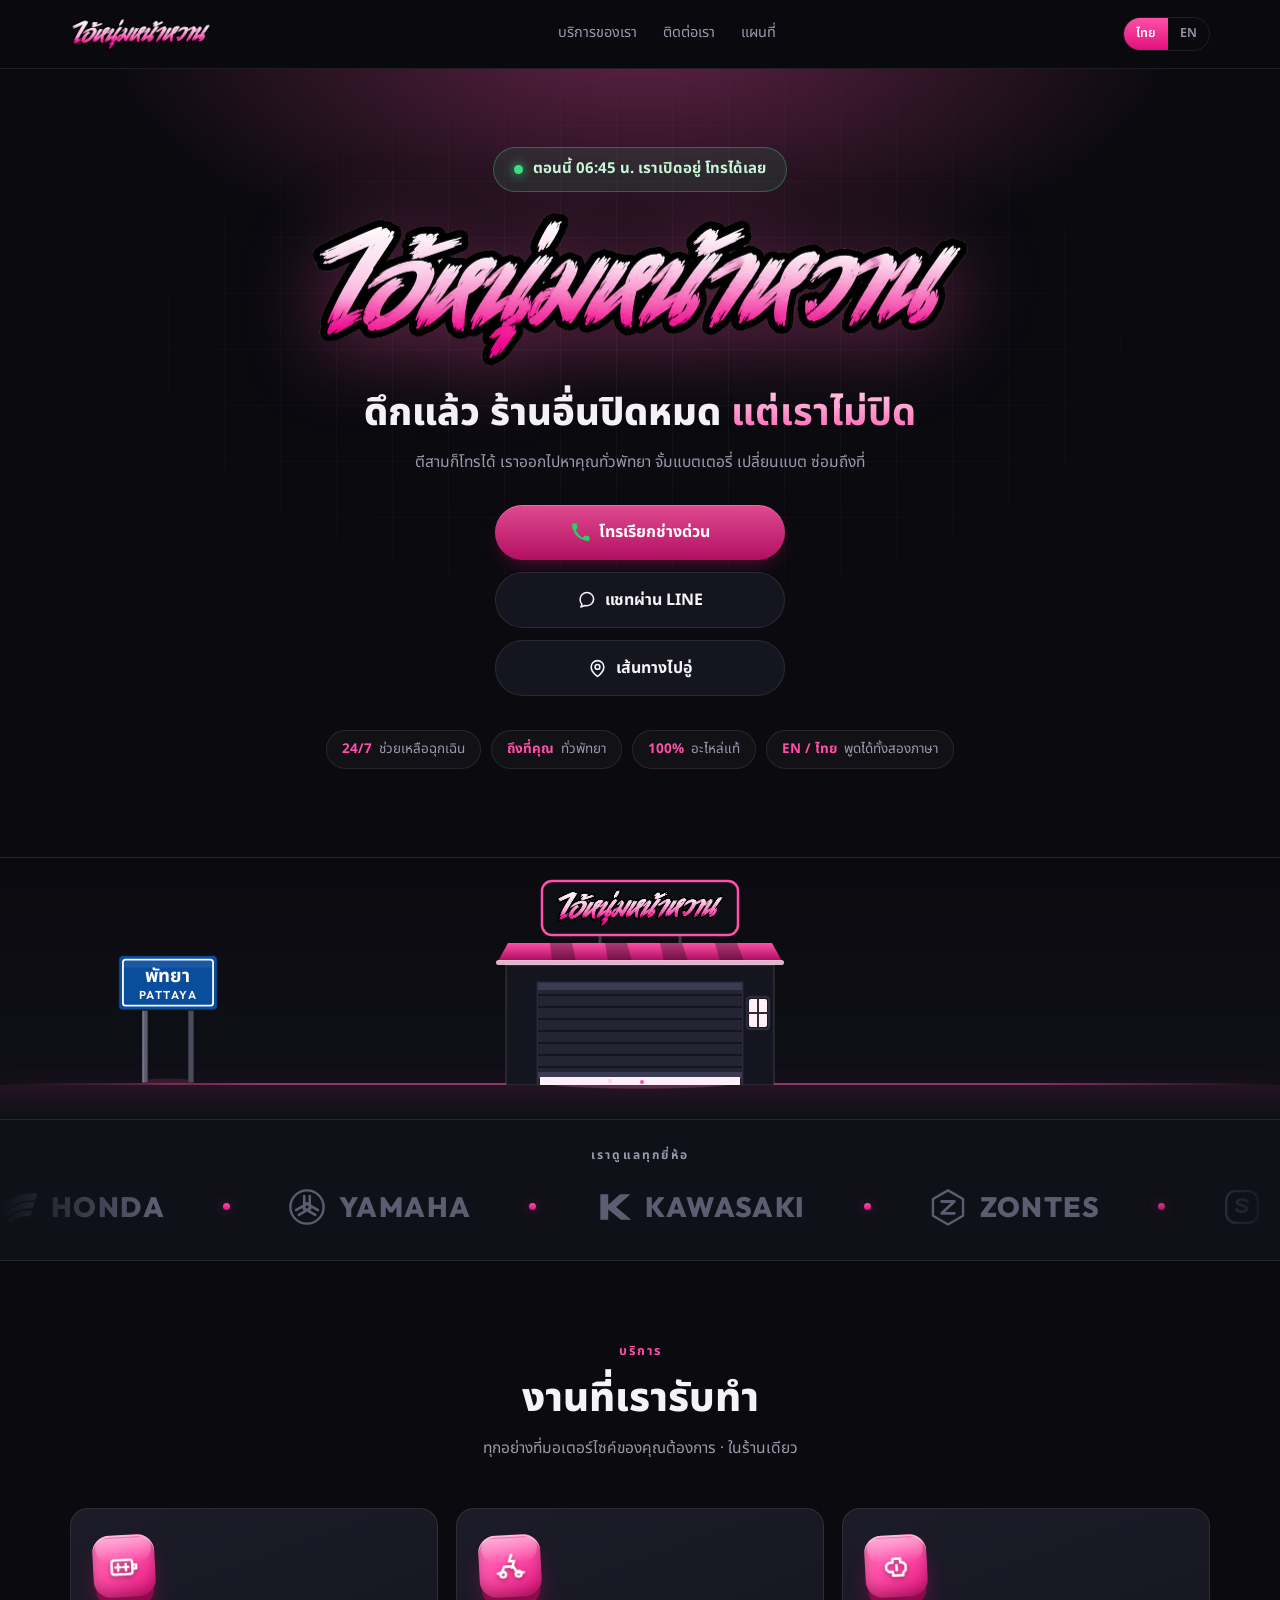
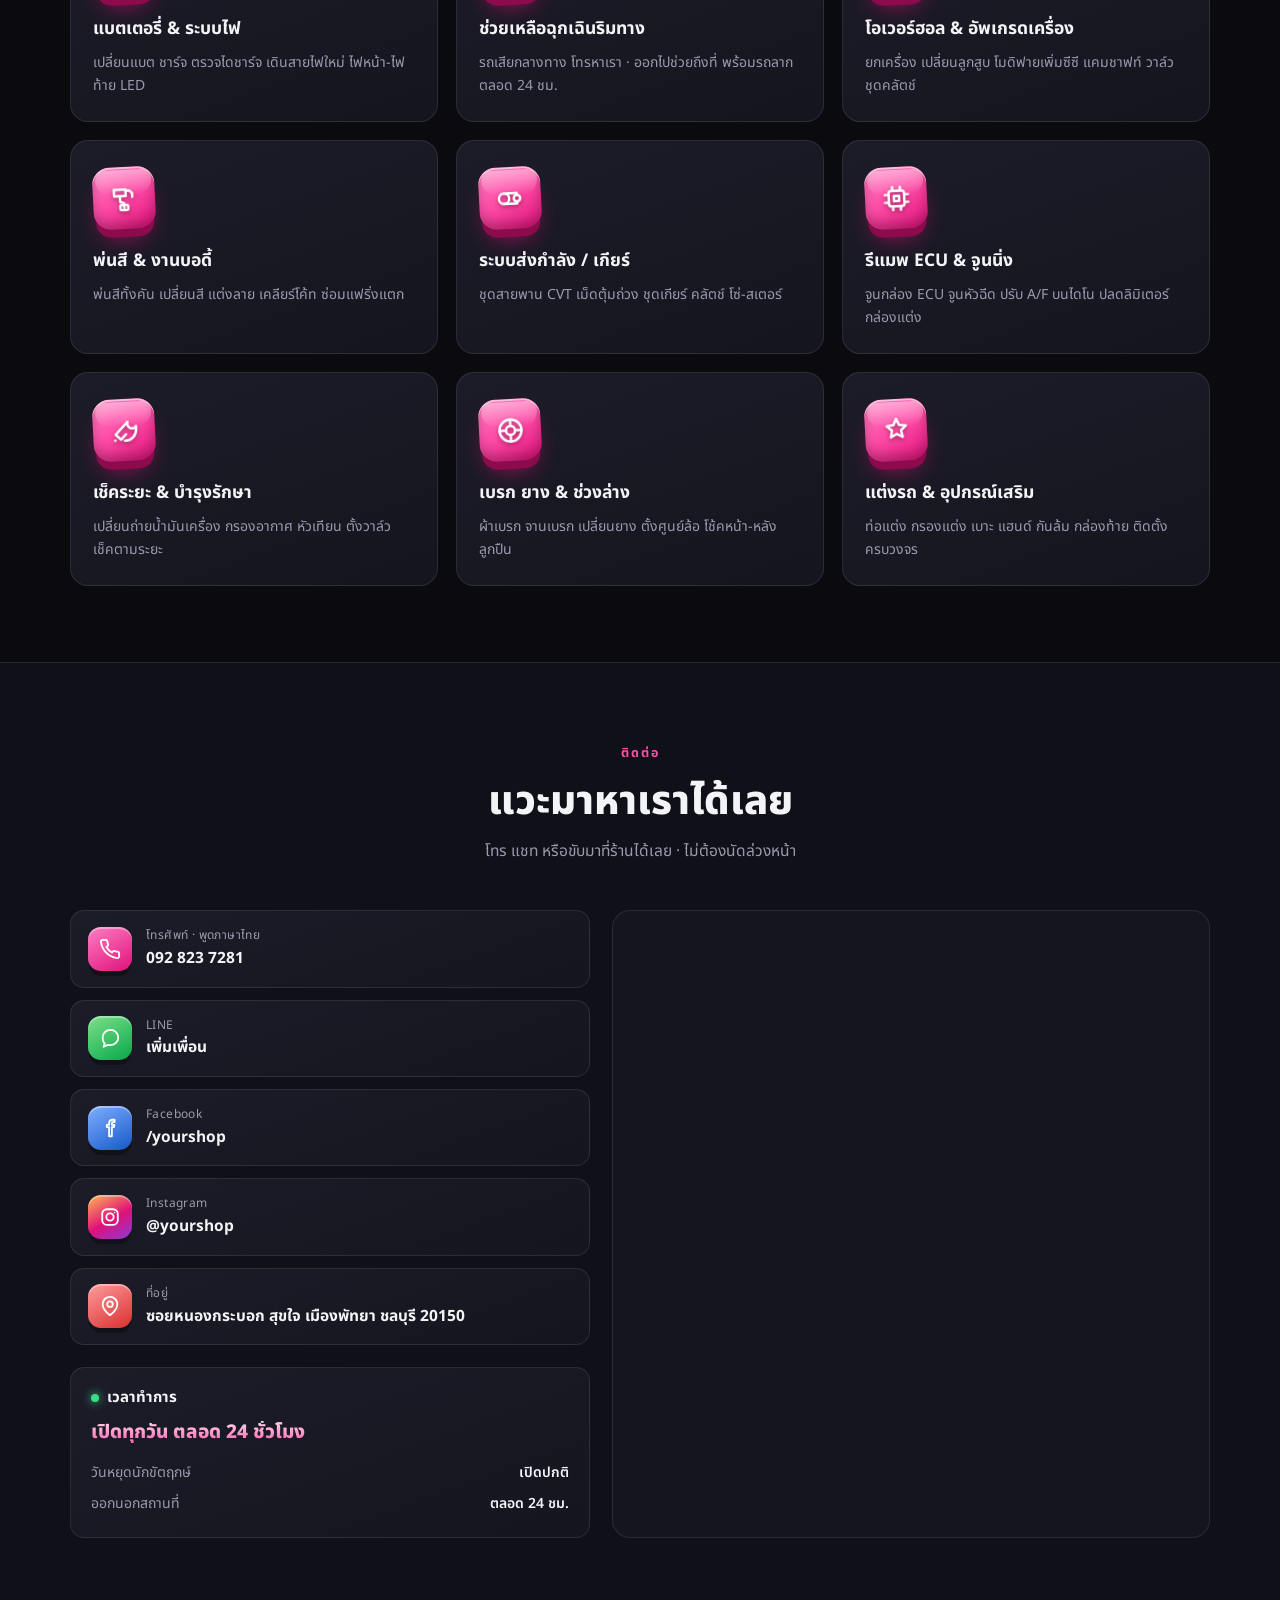
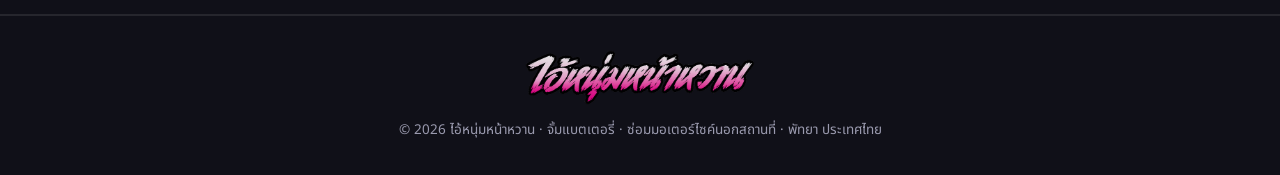
==== commit 199a322f: "Use the real address from the Business Profile Address, map link and map embed on both pages now car" ====
--- a/index.html
+++ b/index.html
@@ -32,8 +32,9 @@
 <meta name="twitter:image" content="https://pattayamotorservice.github.io/assets/og.png" />
 
 <!-- Lets Google render the address, hours and phone straight into the search
-     result instead of a plain blue link. streetAddress is left out until the
-     real one is confirmed; a wrong address here would be worse than none. -->
+     result instead of a plain blue link. The address, phone and hours are kept
+     byte-identical to the Business Profile, since local ranking rewards the
+     same details appearing the same way everywhere. -->
 <script type="application/ld+json">
 {
   "@context": "https://schema.org",
@@ -50,7 +51,8 @@
   "currenciesAccepted": "THB",
   "address": {
     "@type": "PostalAddress",
-    "addressLocality": "Pattaya",
+    "streetAddress": "Soi Nong Krabok Sukjai",
+    "addressLocality": "Pattaya City",
     "addressRegion": "Chon Buri",
     "addressCountry": "TH"
   },
@@ -617,9 +619,9 @@
             <div class="ch-txt"><div class="k">Instagram</div><div class="v">@yourshop</div></div>
           </a>
 
-          <a class="ch" href="https://maps.google.com/?q=YOUR+SHOP+NAME+Pattaya" target="_blank" rel="noopener">
+          <a class="ch" href="https://www.google.com/maps/search/?api=1&amp;query=%E0%B8%AB%E0%B8%99%E0%B8%AD%E0%B8%87%E0%B8%81%E0%B8%A3%E0%B8%B0%E0%B8%9A%E0%B8%AD%E0%B8%81%20%E0%B8%AB%E0%B8%99%E0%B8%AD%E0%B8%87%E0%B8%9B%E0%B8%A3%E0%B8%B7%E0%B8%AD%20%E0%B9%80%E0%B8%A1%E0%B8%B7%E0%B8%AD%E0%B8%87%E0%B8%9E%E0%B8%B1%E0%B8%97%E0%B8%A2%E0%B8%B2" target="_blank" rel="noopener">
             <div class="ch-ico ch-map"><svg viewBox="0 0 24 24"><path d="M20 10c0 6-8 12-8 12s-8-6-8-12a8 8 0 1 1 16 0Z"/><circle cx="12" cy="10" r="3"/></svg></div>
-            <div class="ch-txt"><div class="k">ที่อยู่</div><div class="v">123 ถนนตัวอย่าง พัทยา ชลบุรี 20150</div></div>
+            <div class="ch-txt"><div class="k">ที่อยู่</div><div class="v">ซอยหนองกระบอก สุขใจ เมืองพัทยา ชลบุรี 20150</div></div>
           </a>
         </div>
 
@@ -633,7 +635,7 @@
 
       <div class="map-box rv" id="map">
         <iframe
-          src="https://www.google.com/maps?q=Pattaya%20Chonburi%20Thailand&output=embed"
+          src="https://www.google.com/maps?q=%E0%B8%AB%E0%B8%99%E0%B8%AD%E0%B8%87%E0%B8%81%E0%B8%A3%E0%B8%B0%E0%B8%9A%E0%B8%AD%E0%B8%81%20%E0%B8%AB%E0%B8%99%E0%B8%AD%E0%B8%87%E0%B8%9B%E0%B8%A3%E0%B8%B7%E0%B8%AD%20%E0%B9%80%E0%B8%A1%E0%B8%B7%E0%B8%AD%E0%B8%87%E0%B8%9E%E0%B8%B1%E0%B8%97%E0%B8%A2%E0%B8%B2%20%E0%B8%8A%E0%B8%A5%E0%B8%9A%E0%B8%B8%E0%B8%A3%E0%B8%B5&z=14&output=embed"
           loading="lazy" referrerpolicy="no-referrer-when-downgrade"
           title="Shop location"></iframe>
       </div>
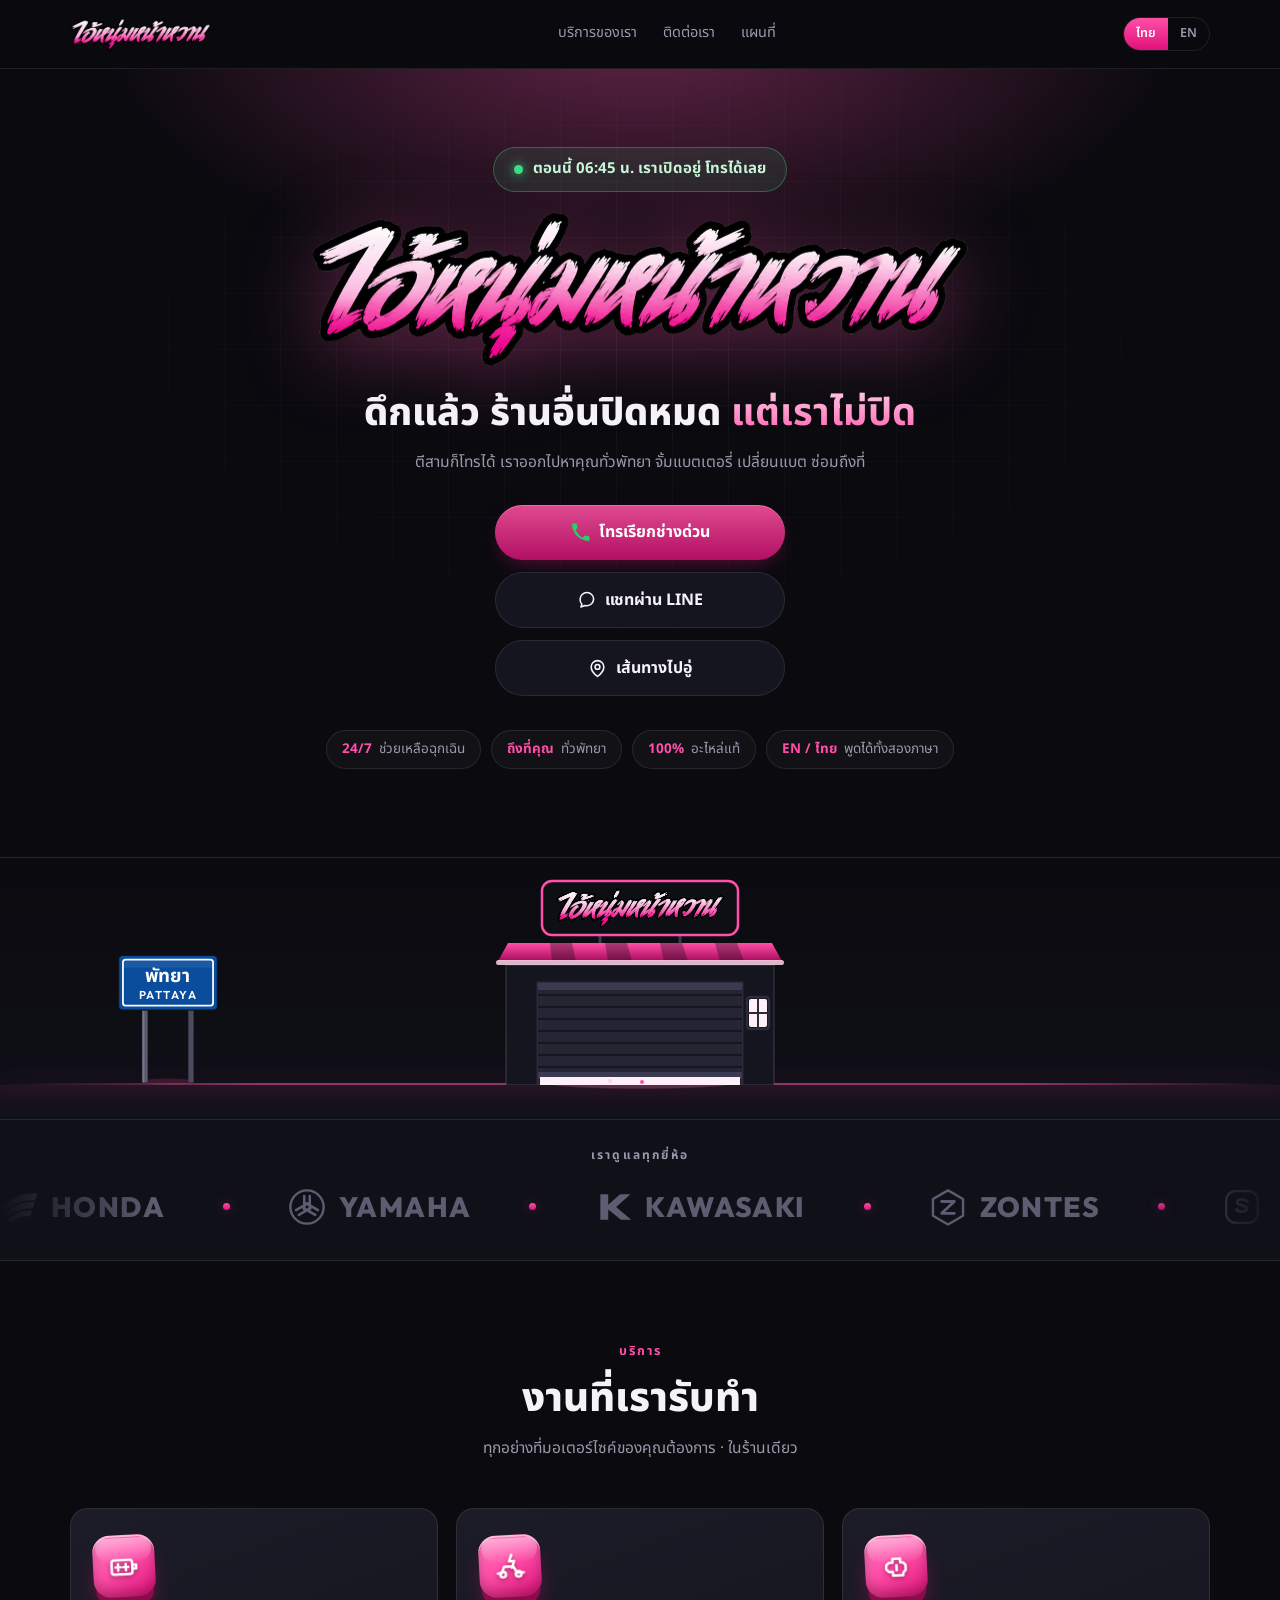
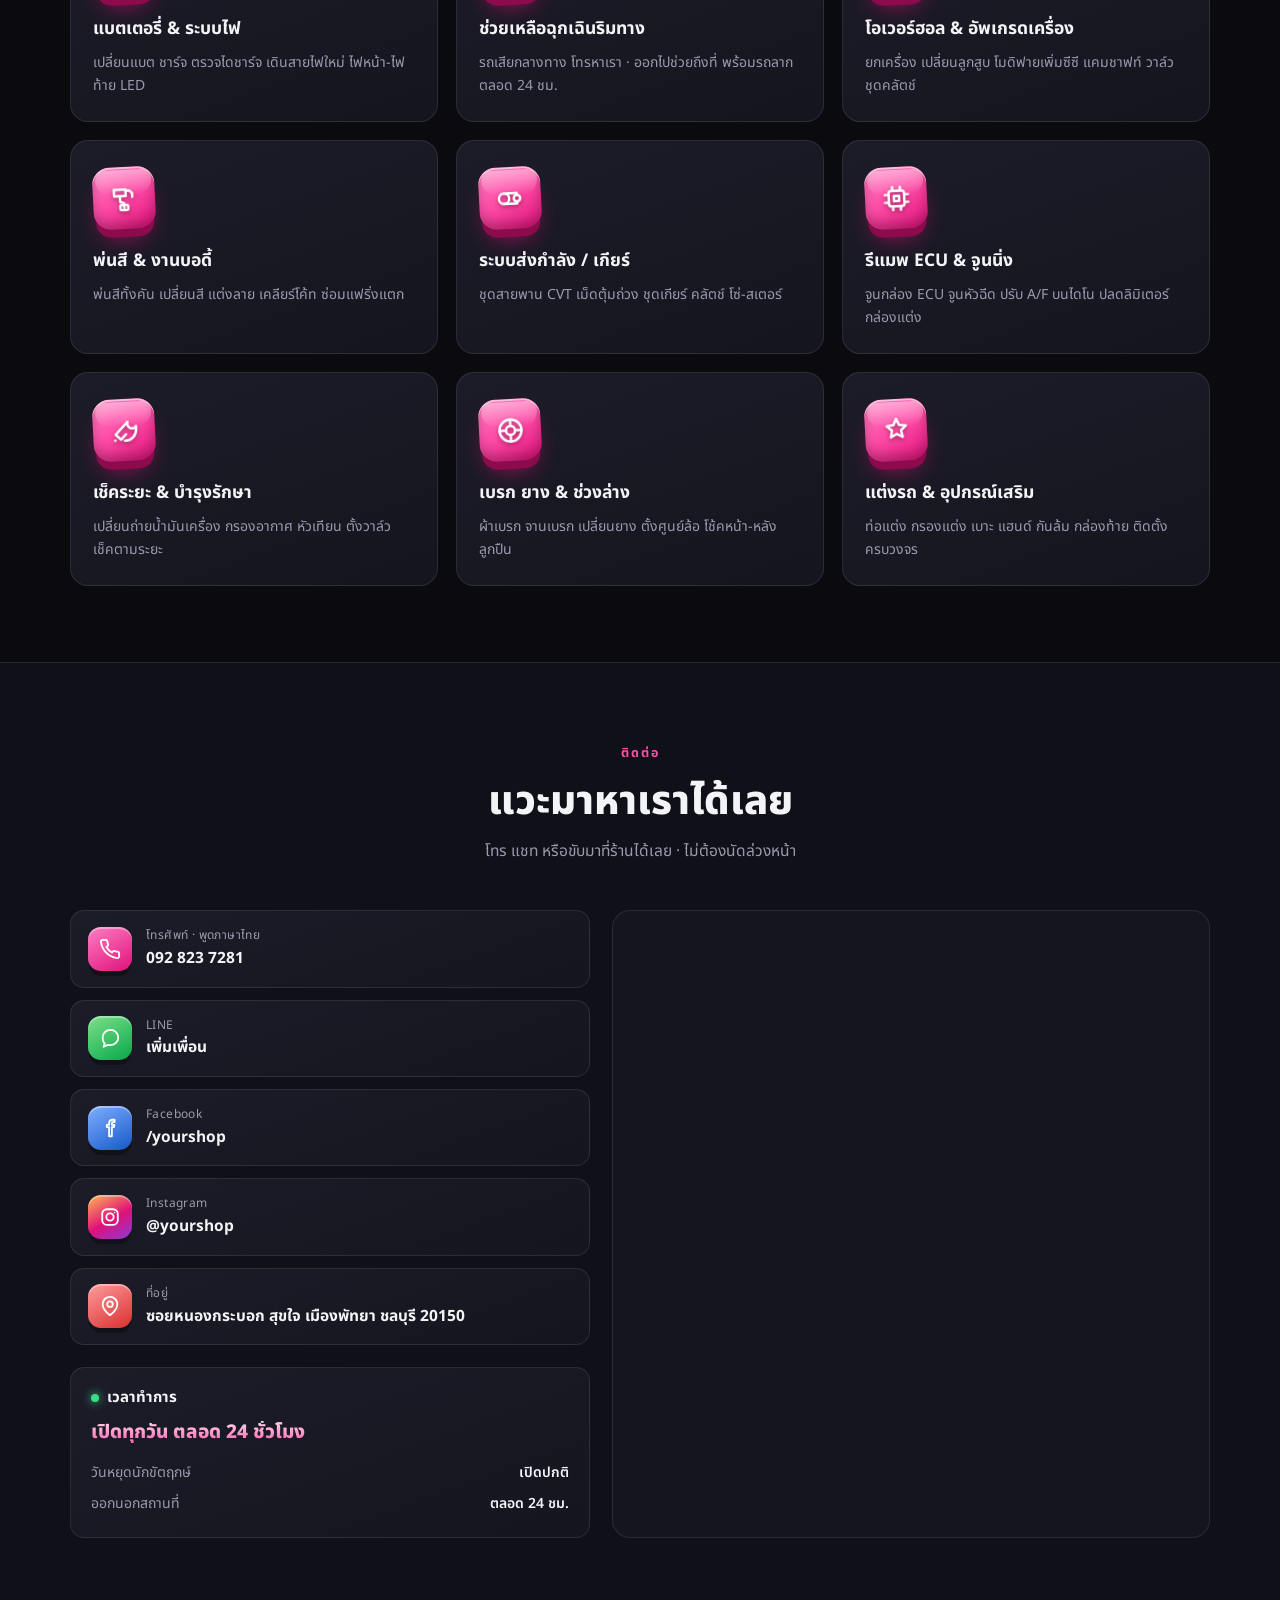
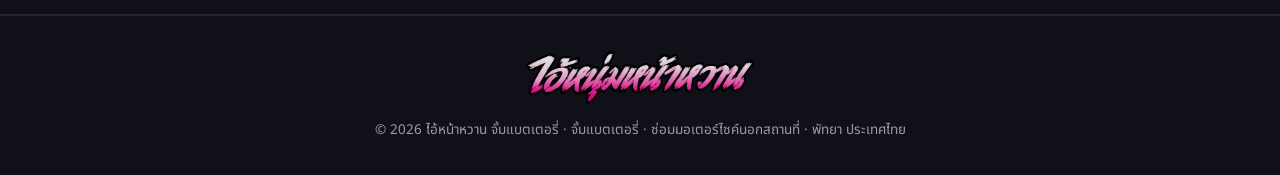
==== commit f4e6cce3: "Put the battery keyword back into the business name The profile name went from a keyword-stuffed str" ====
--- a/index.html
+++ b/index.html
@@ -3,7 +3,7 @@
 <head>
 <meta charset="UTF-8" />
 <meta name="viewport" content="width=device-width, initial-scale=1" />
-<title>ซ่อมมอเตอร์ไซค์นอกสถานที่ พัทยา 24 ชม. | ไอ้หนุ่มหน้าหวาน</title>
+<title>จั้มแบตเตอรี่ ซ่อมมอเตอร์ไซค์นอกสถานที่ พัทยา | ไอ้หน้าหวาน</title>
 <link rel="canonical" href="https://pattayamotorservice.github.io/" />
 <link rel="alternate" hreflang="th" href="https://pattayamotorservice.github.io/" />
 <link rel="alternate" hreflang="en" href="https://pattayamotorservice.github.io/en/" />
@@ -14,20 +14,20 @@
 <!-- Link preview (LINE, Facebook, WhatsApp, Messenger). og:image must be an
      absolute URL, relative paths are ignored by every scraper. -->
 <meta property="og:type" content="website" />
-<meta property="og:site_name" content="ไอ้หนุ่มหน้าหวาน" />
+<meta property="og:site_name" content="ไอ้หน้าหวาน จั้มแบตเตอรี่" />
 <meta property="og:locale" content="th_TH" />
 <meta property="og:locale:alternate" content="en_US" />
 <meta property="og:url" content="https://pattayamotorservice.github.io/" />
-<meta property="og:title" content="ไอ้หนุ่มหน้าหวาน · จั้มแบตเตอรี่ · ซ่อมมอเตอร์ไซค์นอกสถานที่ พัทยา" />
+<meta property="og:title" content="ไอ้หน้าหวาน จั้มแบตเตอรี่ · จั้มแบตเตอรี่ · ซ่อมมอเตอร์ไซค์นอกสถานที่ พัทยา" />
 <meta property="og:description" content="แบตหมดกลางทาง? เราไปหาคุณถึงที่ ตลอด 24 ชม. จั้มแบตเตอรี่ ซ่อมเครื่อง พ่นสี ระบบส่งกำลัง รีแมพ ECU · ช่างมืออาชีพ อะไหล่แท้ ราคาตรงไปตรงมา" />
 <meta property="og:image" content="https://pattayamotorservice.github.io/assets/og.png" />
 <meta property="og:image:type" content="image/png" />
 <meta property="og:image:width" content="1200" />
 <meta property="og:image:height" content="630" />
-<meta property="og:image:alt" content="ไอ้หนุ่มหน้าหวาน · จั้มแบตเตอรี่ ซ่อมมอเตอร์ไซค์นอกสถานที่ พัทยา" />
+<meta property="og:image:alt" content="ไอ้หน้าหวาน จั้มแบตเตอรี่ · จั้มแบตเตอรี่ ซ่อมมอเตอร์ไซค์นอกสถานที่ พัทยา" />
 
 <meta name="twitter:card" content="summary_large_image" />
-<meta name="twitter:title" content="ไอ้หนุ่มหน้าหวาน · จั้มแบตเตอรี่ · ซ่อมมอเตอร์ไซค์นอกสถานที่ พัทยา" />
+<meta name="twitter:title" content="ไอ้หน้าหวาน จั้มแบตเตอรี่ · จั้มแบตเตอรี่ · ซ่อมมอเตอร์ไซค์นอกสถานที่ พัทยา" />
 <meta name="twitter:description" content="แบตหมดกลางทาง? เราไปหาคุณถึงที่ ตลอด 24 ชม. จั้มแบตเตอรี่ ซ่อมเครื่อง พ่นสี รีแมพ ECU" />
 <meta name="twitter:image" content="https://pattayamotorservice.github.io/assets/og.png" />
 
@@ -40,7 +40,7 @@
   "@context": "https://schema.org",
   "@type": "AutoRepair",
   "@id": "https://pattayamotorservice.github.io/#business",
-  "name": "ไอ้หนุ่มหน้าหวาน",
+  "name": "ไอ้หน้าหวาน จั้มแบตเตอรี่",
   "alternateName": "Ai Noom Na Wan Motorcycle Service",
   "description": "จั้มแบตเตอรี่ ซ่อมมอเตอร์ไซค์นอกสถานที่ พัทยา เปิดตลอด 24 ชั่วโมง",
   "url": "https://pattayamotorservice.github.io/",
@@ -84,7 +84,7 @@
   <div class="wrap nav">
     <a class="nav-logo" href="#top">
       <img src="assets/logo.png" alt="Logo" onerror="this.style.display='none';this.nextElementSibling.style.display='block'" />
-      <span class="fallback" style="display:none">ไอ้หนุ่มหน้าหวาน</span>
+      <span class="fallback" style="display:none">ไอ้หน้าหวาน จั้มแบตเตอรี่</span>
     </a>
     <nav class="nav-links">
       <a href="#services">บริการของเรา</a>
@@ -102,7 +102,7 @@
 
     <img class="hero-logo" src="assets/logo.png" alt="Shop logo"
          onerror="this.style.display='none';document.getElementById('logo-fb').style.display='block'" />
-    <div class="hero-logo-fallback" id="logo-fb" style="display:none">ไอ้หนุ่มหน้าหวาน</div>
+    <div class="hero-logo-fallback" id="logo-fb" style="display:none">ไอ้หน้าหวาน จั้มแบตเตอรี่</div>
 
     <h1 class="tagline" data-night="ดึกแล้ว ร้านอื่นปิดหมด <b>แต่เราไม่ปิด</b>">
        แบตหมด? รถเสียกลางทาง? <b>อย่าเข็น เราไปหาคุณเอง</b></h1>
@@ -647,7 +647,7 @@
 <footer>
   <div class="wrap">
     <img class="fl" src="assets/logo.png" alt="" onerror="this.style.display='none'" />
-    <p>© 2026 ไอ้หนุ่มหน้าหวาน · จั้มแบตเตอรี่ · ซ่อมมอเตอร์ไซค์นอกสถานที่ · พัทยา ประเทศไทย</p>
+    <p>© 2026 ไอ้หน้าหวาน จั้มแบตเตอรี่ · จั้มแบตเตอรี่ · ซ่อมมอเตอร์ไซค์นอกสถานที่ · พัทยา ประเทศไทย</p>
   </div>
 </footer>
 
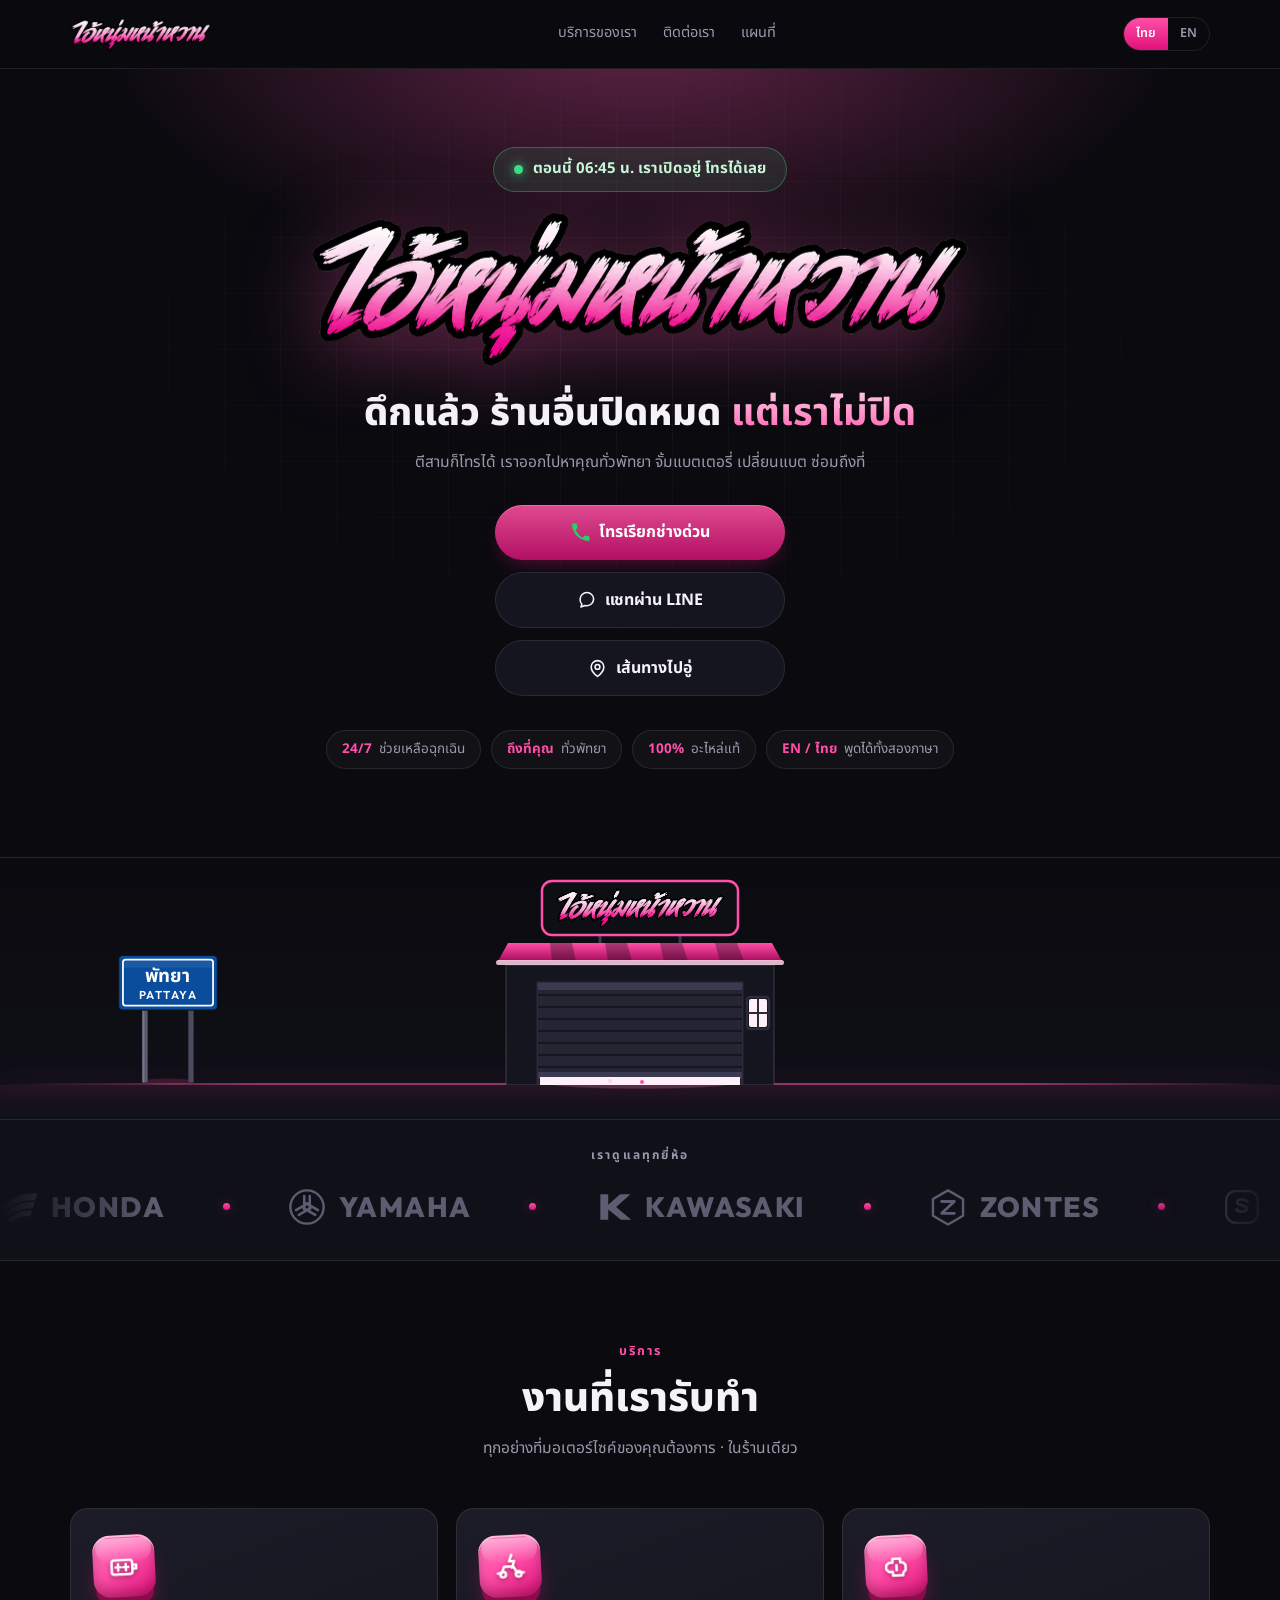
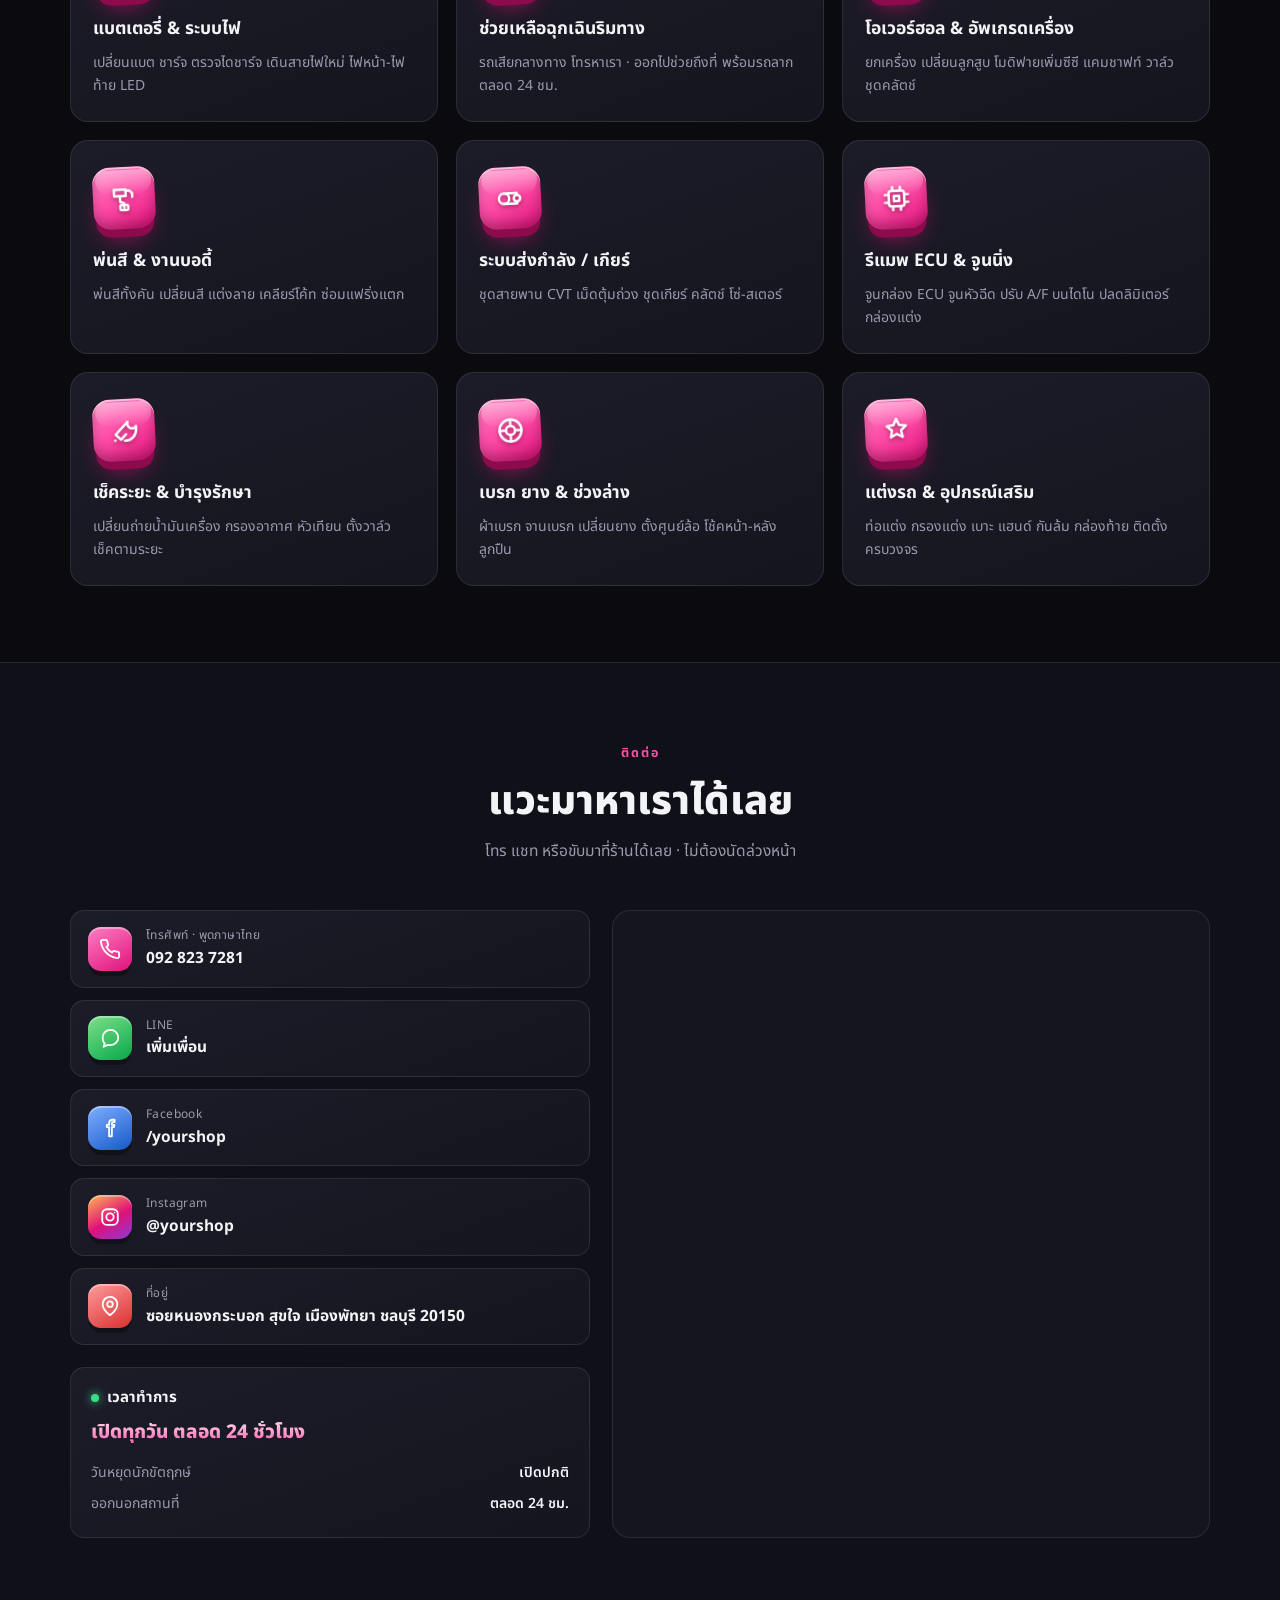
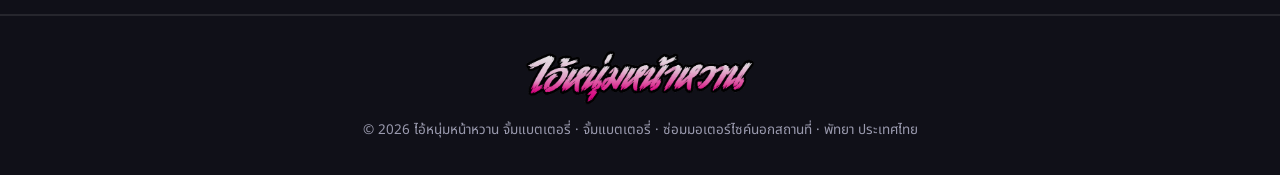
==== commit befcc474: "Correct the brand spelling to match the logo The wordmark reads ไอ้หนุ่มหน้าหวาน. The syllable หนุ่ม" ====
--- a/index.html
+++ b/index.html
@@ -3,7 +3,7 @@
 <head>
 <meta charset="UTF-8" />
 <meta name="viewport" content="width=device-width, initial-scale=1" />
-<title>จั้มแบตเตอรี่ ซ่อมมอเตอร์ไซค์นอกสถานที่ พัทยา | ไอ้หน้าหวาน</title>
+<title>จั้มแบตเตอรี่ ซ่อมมอเตอร์ไซค์นอกสถานที่ พัทยา 24 ชม.</title>
 <link rel="canonical" href="https://pattayamotorservice.github.io/" />
 <link rel="alternate" hreflang="th" href="https://pattayamotorservice.github.io/" />
 <link rel="alternate" hreflang="en" href="https://pattayamotorservice.github.io/en/" />
@@ -14,20 +14,20 @@
 <!-- Link preview (LINE, Facebook, WhatsApp, Messenger). og:image must be an
      absolute URL, relative paths are ignored by every scraper. -->
 <meta property="og:type" content="website" />
-<meta property="og:site_name" content="ไอ้หน้าหวาน จั้มแบตเตอรี่" />
+<meta property="og:site_name" content="ไอ้หนุ่มหน้าหวาน จั้มแบตเตอรี่" />
 <meta property="og:locale" content="th_TH" />
 <meta property="og:locale:alternate" content="en_US" />
 <meta property="og:url" content="https://pattayamotorservice.github.io/" />
-<meta property="og:title" content="ไอ้หน้าหวาน จั้มแบตเตอรี่ · จั้มแบตเตอรี่ · ซ่อมมอเตอร์ไซค์นอกสถานที่ พัทยา" />
+<meta property="og:title" content="ไอ้หนุ่มหน้าหวาน จั้มแบตเตอรี่ · จั้มแบตเตอรี่ · ซ่อมมอเตอร์ไซค์นอกสถานที่ พัทยา" />
 <meta property="og:description" content="แบตหมดกลางทาง? เราไปหาคุณถึงที่ ตลอด 24 ชม. จั้มแบตเตอรี่ ซ่อมเครื่อง พ่นสี ระบบส่งกำลัง รีแมพ ECU · ช่างมืออาชีพ อะไหล่แท้ ราคาตรงไปตรงมา" />
 <meta property="og:image" content="https://pattayamotorservice.github.io/assets/og.png" />
 <meta property="og:image:type" content="image/png" />
 <meta property="og:image:width" content="1200" />
 <meta property="og:image:height" content="630" />
-<meta property="og:image:alt" content="ไอ้หน้าหวาน จั้มแบตเตอรี่ · จั้มแบตเตอรี่ ซ่อมมอเตอร์ไซค์นอกสถานที่ พัทยา" />
+<meta property="og:image:alt" content="ไอ้หนุ่มหน้าหวาน จั้มแบตเตอรี่ · จั้มแบตเตอรี่ ซ่อมมอเตอร์ไซค์นอกสถานที่ พัทยา" />
 
 <meta name="twitter:card" content="summary_large_image" />
-<meta name="twitter:title" content="ไอ้หน้าหวาน จั้มแบตเตอรี่ · จั้มแบตเตอรี่ · ซ่อมมอเตอร์ไซค์นอกสถานที่ พัทยา" />
+<meta name="twitter:title" content="ไอ้หนุ่มหน้าหวาน จั้มแบตเตอรี่ · จั้มแบตเตอรี่ · ซ่อมมอเตอร์ไซค์นอกสถานที่ พัทยา" />
 <meta name="twitter:description" content="แบตหมดกลางทาง? เราไปหาคุณถึงที่ ตลอด 24 ชม. จั้มแบตเตอรี่ ซ่อมเครื่อง พ่นสี รีแมพ ECU" />
 <meta name="twitter:image" content="https://pattayamotorservice.github.io/assets/og.png" />
 
@@ -40,7 +40,7 @@
   "@context": "https://schema.org",
   "@type": "AutoRepair",
   "@id": "https://pattayamotorservice.github.io/#business",
-  "name": "ไอ้หน้าหวาน จั้มแบตเตอรี่",
+  "name": "ไอ้หนุ่มหน้าหวาน จั้มแบตเตอรี่",
   "alternateName": "Ai Noom Na Wan Motorcycle Service",
   "description": "จั้มแบตเตอรี่ ซ่อมมอเตอร์ไซค์นอกสถานที่ พัทยา เปิดตลอด 24 ชั่วโมง",
   "url": "https://pattayamotorservice.github.io/",
@@ -84,7 +84,7 @@
   <div class="wrap nav">
     <a class="nav-logo" href="#top">
       <img src="assets/logo.png" alt="Logo" onerror="this.style.display='none';this.nextElementSibling.style.display='block'" />
-      <span class="fallback" style="display:none">ไอ้หน้าหวาน จั้มแบตเตอรี่</span>
+      <span class="fallback" style="display:none">ไอ้หนุ่มหน้าหวาน จั้มแบตเตอรี่</span>
     </a>
     <nav class="nav-links">
       <a href="#services">บริการของเรา</a>
@@ -102,7 +102,7 @@
 
     <img class="hero-logo" src="assets/logo.png" alt="Shop logo"
          onerror="this.style.display='none';document.getElementById('logo-fb').style.display='block'" />
-    <div class="hero-logo-fallback" id="logo-fb" style="display:none">ไอ้หน้าหวาน จั้มแบตเตอรี่</div>
+    <div class="hero-logo-fallback" id="logo-fb" style="display:none">ไอ้หนุ่มหน้าหวาน จั้มแบตเตอรี่</div>
 
     <h1 class="tagline" data-night="ดึกแล้ว ร้านอื่นปิดหมด <b>แต่เราไม่ปิด</b>">
        แบตหมด? รถเสียกลางทาง? <b>อย่าเข็น เราไปหาคุณเอง</b></h1>
@@ -647,7 +647,7 @@
 <footer>
   <div class="wrap">
     <img class="fl" src="assets/logo.png" alt="" onerror="this.style.display='none'" />
-    <p>© 2026 ไอ้หน้าหวาน จั้มแบตเตอรี่ · จั้มแบตเตอรี่ · ซ่อมมอเตอร์ไซค์นอกสถานที่ · พัทยา ประเทศไทย</p>
+    <p>© 2026 ไอ้หนุ่มหน้าหวาน จั้มแบตเตอรี่ · จั้มแบตเตอรี่ · ซ่อมมอเตอร์ไซค์นอกสถานที่ · พัทยา ประเทศไทย</p>
   </div>
 </footer>
 
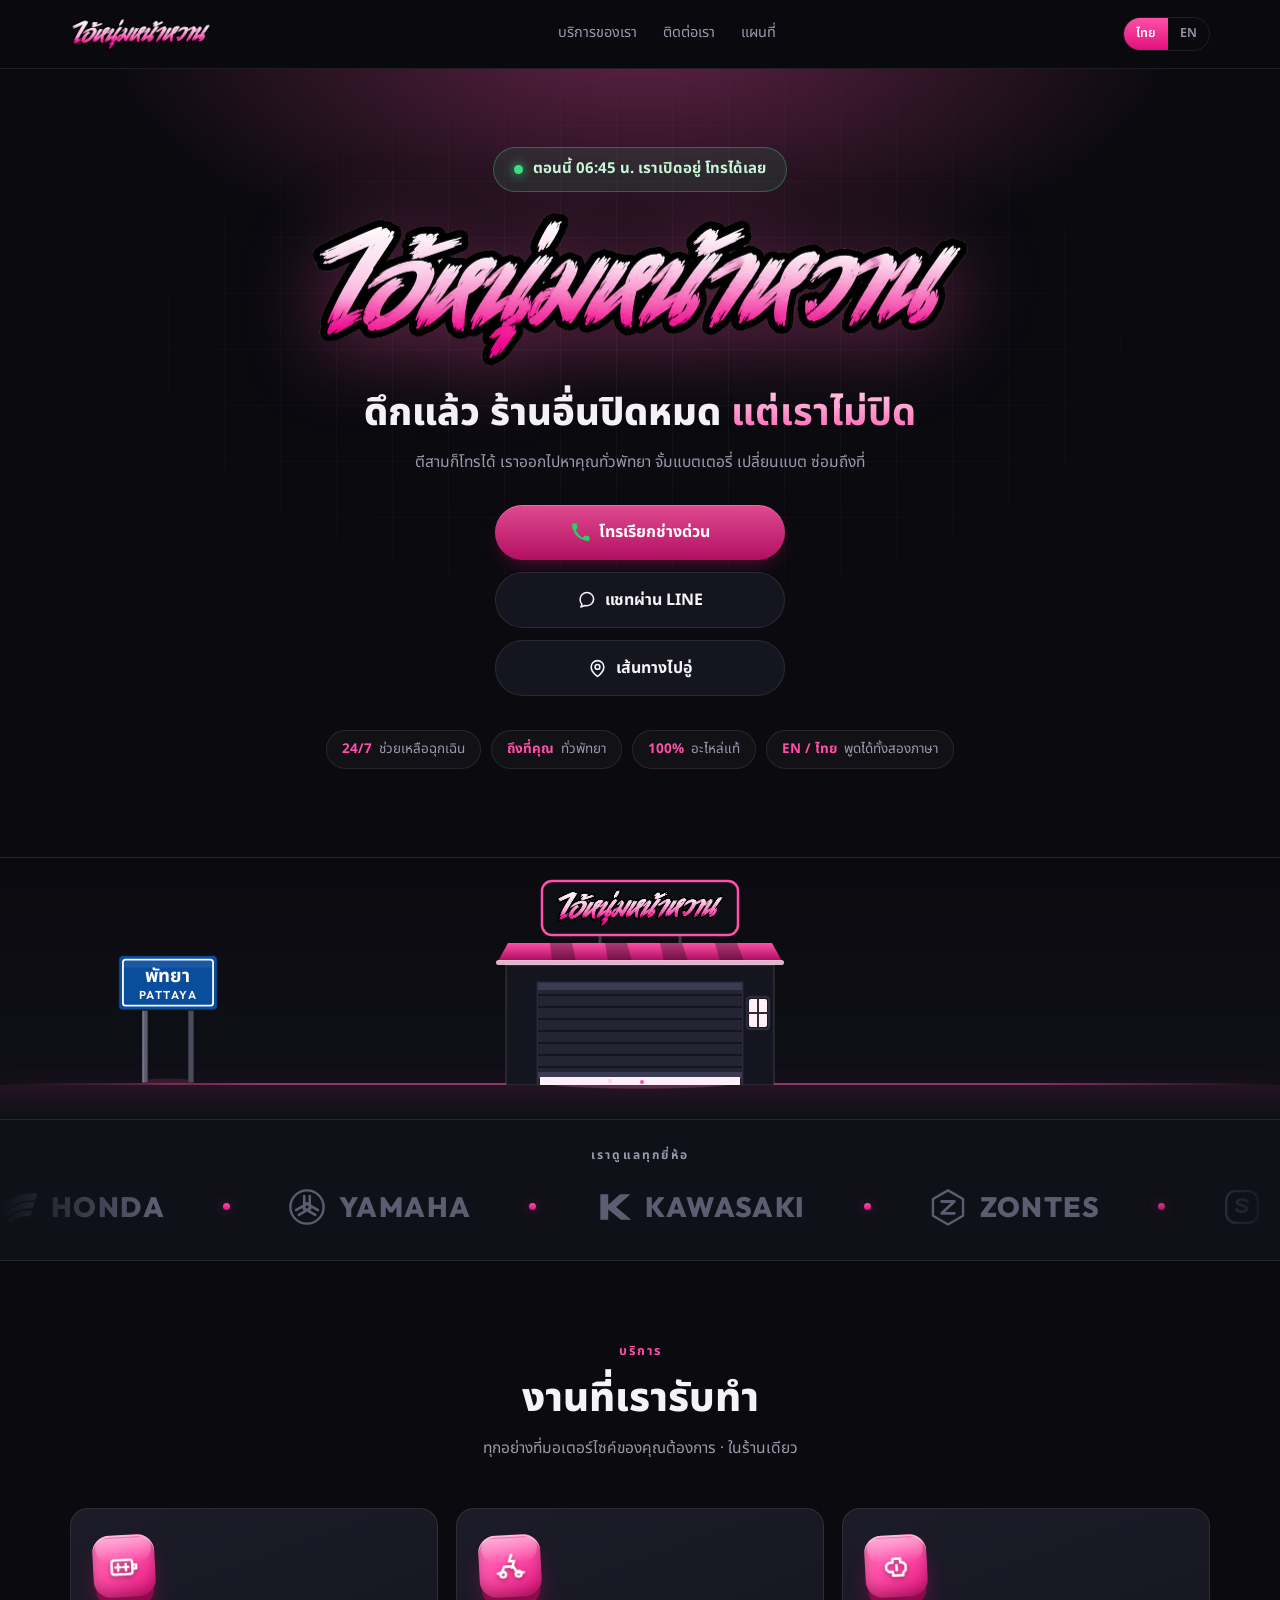
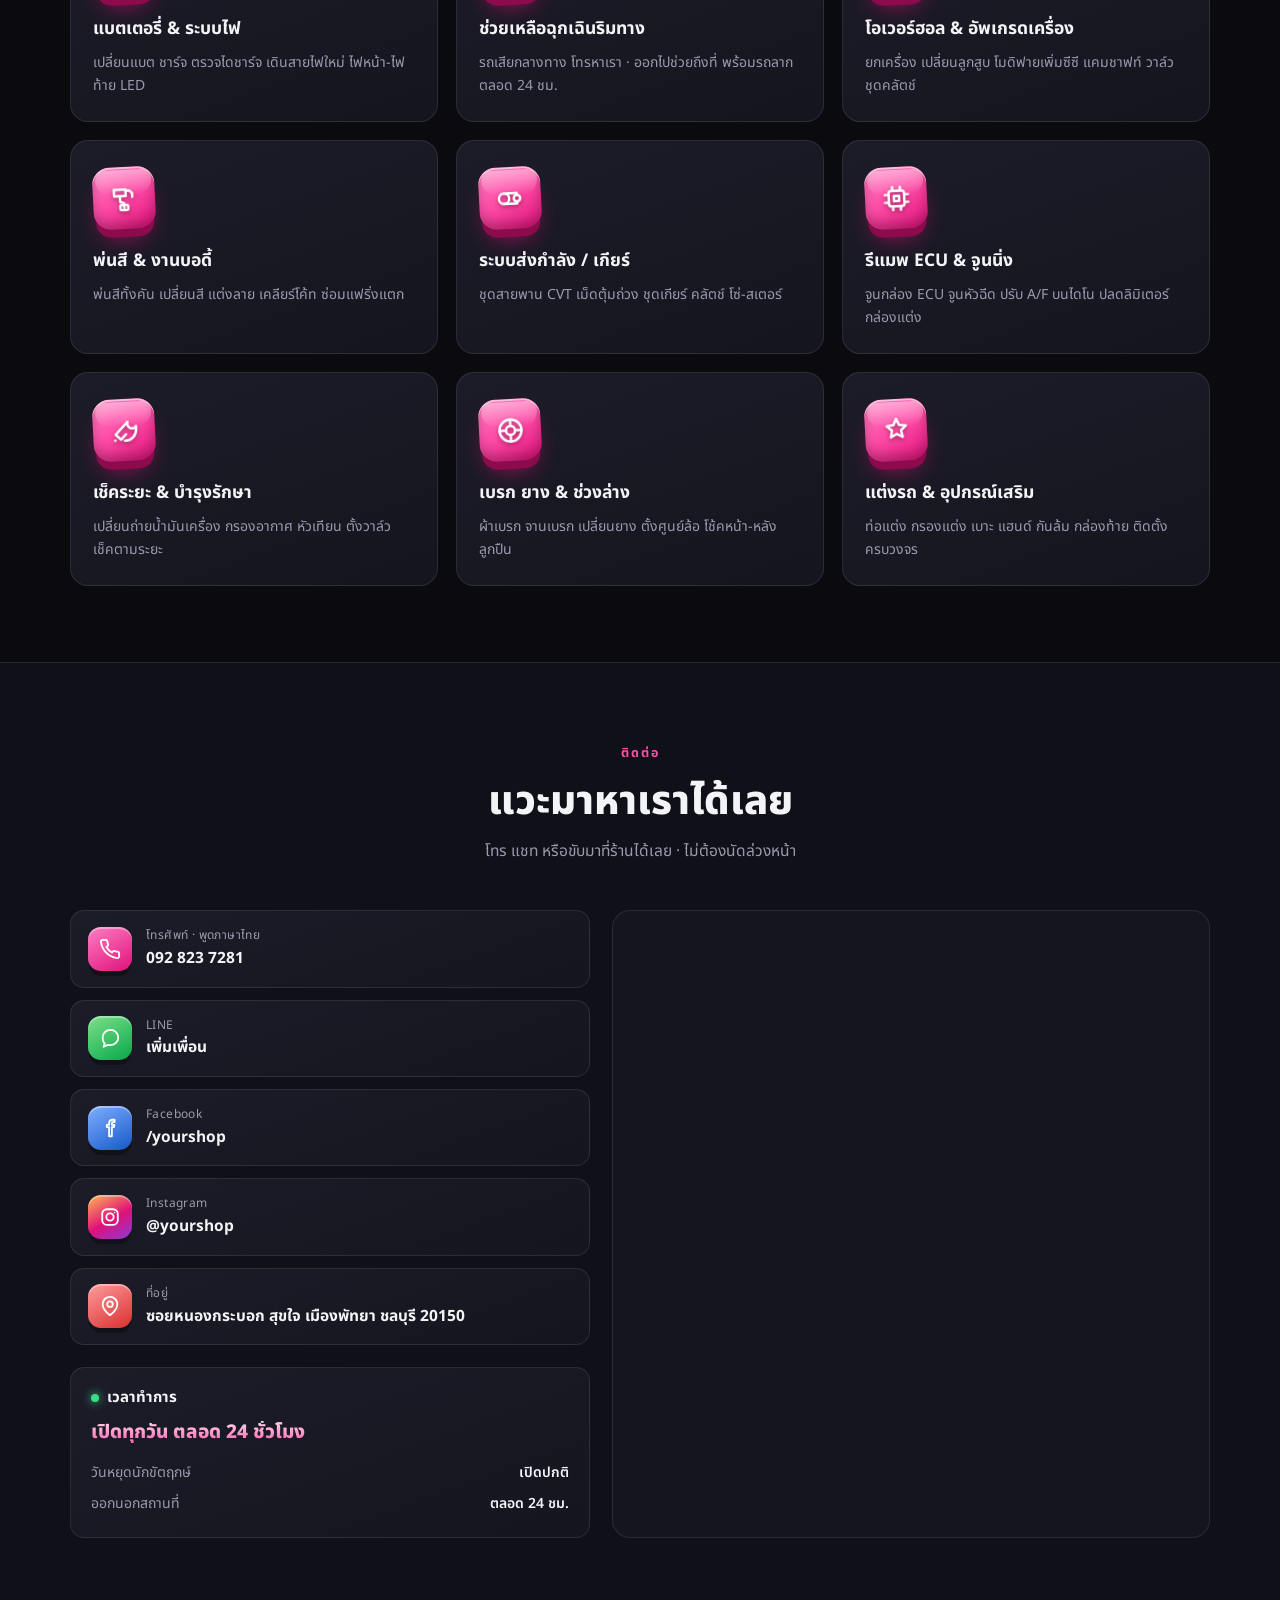
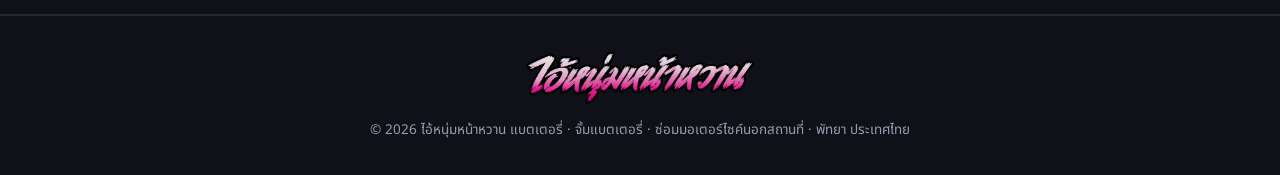
==== commit b44ba580: "Match the site name to the profile exactly The profile is now ไอ้หนุ่มหน้าหวาน แบตเตอรี่, so the sit" ====
--- a/index.html
+++ b/index.html
@@ -14,20 +14,20 @@
 <!-- Link preview (LINE, Facebook, WhatsApp, Messenger). og:image must be an
      absolute URL, relative paths are ignored by every scraper. -->
 <meta property="og:type" content="website" />
-<meta property="og:site_name" content="ไอ้หนุ่มหน้าหวาน จั้มแบตเตอรี่" />
+<meta property="og:site_name" content="ไอ้หนุ่มหน้าหวาน แบตเตอรี่" />
 <meta property="og:locale" content="th_TH" />
 <meta property="og:locale:alternate" content="en_US" />
 <meta property="og:url" content="https://pattayamotorservice.github.io/" />
-<meta property="og:title" content="ไอ้หนุ่มหน้าหวาน จั้มแบตเตอรี่ · จั้มแบตเตอรี่ · ซ่อมมอเตอร์ไซค์นอกสถานที่ พัทยา" />
+<meta property="og:title" content="ไอ้หนุ่มหน้าหวาน แบตเตอรี่ · จั้มแบตเตอรี่ · ซ่อมมอเตอร์ไซค์นอกสถานที่ พัทยา" />
 <meta property="og:description" content="แบตหมดกลางทาง? เราไปหาคุณถึงที่ ตลอด 24 ชม. จั้มแบตเตอรี่ ซ่อมเครื่อง พ่นสี ระบบส่งกำลัง รีแมพ ECU · ช่างมืออาชีพ อะไหล่แท้ ราคาตรงไปตรงมา" />
 <meta property="og:image" content="https://pattayamotorservice.github.io/assets/og.png" />
 <meta property="og:image:type" content="image/png" />
 <meta property="og:image:width" content="1200" />
 <meta property="og:image:height" content="630" />
-<meta property="og:image:alt" content="ไอ้หนุ่มหน้าหวาน จั้มแบตเตอรี่ · จั้มแบตเตอรี่ ซ่อมมอเตอร์ไซค์นอกสถานที่ พัทยา" />
+<meta property="og:image:alt" content="ไอ้หนุ่มหน้าหวาน แบตเตอรี่ · จั้มแบตเตอรี่ ซ่อมมอเตอร์ไซค์นอกสถานที่ พัทยา" />
 
 <meta name="twitter:card" content="summary_large_image" />
-<meta name="twitter:title" content="ไอ้หนุ่มหน้าหวาน จั้มแบตเตอรี่ · จั้มแบตเตอรี่ · ซ่อมมอเตอร์ไซค์นอกสถานที่ พัทยา" />
+<meta name="twitter:title" content="ไอ้หนุ่มหน้าหวาน แบตเตอรี่ · จั้มแบตเตอรี่ · ซ่อมมอเตอร์ไซค์นอกสถานที่ พัทยา" />
 <meta name="twitter:description" content="แบตหมดกลางทาง? เราไปหาคุณถึงที่ ตลอด 24 ชม. จั้มแบตเตอรี่ ซ่อมเครื่อง พ่นสี รีแมพ ECU" />
 <meta name="twitter:image" content="https://pattayamotorservice.github.io/assets/og.png" />
 
@@ -40,8 +40,8 @@
   "@context": "https://schema.org",
   "@type": "AutoRepair",
   "@id": "https://pattayamotorservice.github.io/#business",
-  "name": "ไอ้หนุ่มหน้าหวาน จั้มแบตเตอรี่",
-  "alternateName": "Ai Noom Na Wan Motorcycle Service",
+  "name": "ไอ้หนุ่มหน้าหวาน แบตเตอรี่",
+  "alternateName": "Ai Noom Na Wan Battery",
   "description": "จั้มแบตเตอรี่ ซ่อมมอเตอร์ไซค์นอกสถานที่ พัทยา เปิดตลอด 24 ชั่วโมง",
   "url": "https://pattayamotorservice.github.io/",
   "image": "https://pattayamotorservice.github.io/assets/og.png",
@@ -84,7 +84,7 @@
   <div class="wrap nav">
     <a class="nav-logo" href="#top">
       <img src="assets/logo.png" alt="Logo" onerror="this.style.display='none';this.nextElementSibling.style.display='block'" />
-      <span class="fallback" style="display:none">ไอ้หนุ่มหน้าหวาน จั้มแบตเตอรี่</span>
+      <span class="fallback" style="display:none">ไอ้หนุ่มหน้าหวาน แบตเตอรี่</span>
     </a>
     <nav class="nav-links">
       <a href="#services">บริการของเรา</a>
@@ -102,7 +102,7 @@
 
     <img class="hero-logo" src="assets/logo.png" alt="Shop logo"
          onerror="this.style.display='none';document.getElementById('logo-fb').style.display='block'" />
-    <div class="hero-logo-fallback" id="logo-fb" style="display:none">ไอ้หนุ่มหน้าหวาน จั้มแบตเตอรี่</div>
+    <div class="hero-logo-fallback" id="logo-fb" style="display:none">ไอ้หนุ่มหน้าหวาน แบตเตอรี่</div>
 
     <h1 class="tagline" data-night="ดึกแล้ว ร้านอื่นปิดหมด <b>แต่เราไม่ปิด</b>">
        แบตหมด? รถเสียกลางทาง? <b>อย่าเข็น เราไปหาคุณเอง</b></h1>
@@ -647,7 +647,7 @@
 <footer>
   <div class="wrap">
     <img class="fl" src="assets/logo.png" alt="" onerror="this.style.display='none'" />
-    <p>© 2026 ไอ้หนุ่มหน้าหวาน จั้มแบตเตอรี่ · จั้มแบตเตอรี่ · ซ่อมมอเตอร์ไซค์นอกสถานที่ · พัทยา ประเทศไทย</p>
+    <p>© 2026 ไอ้หนุ่มหน้าหวาน แบตเตอรี่ · จั้มแบตเตอรี่ · ซ่อมมอเตอร์ไซค์นอกสถานที่ · พัทยา ประเทศไทย</p>
   </div>
 </footer>
 
